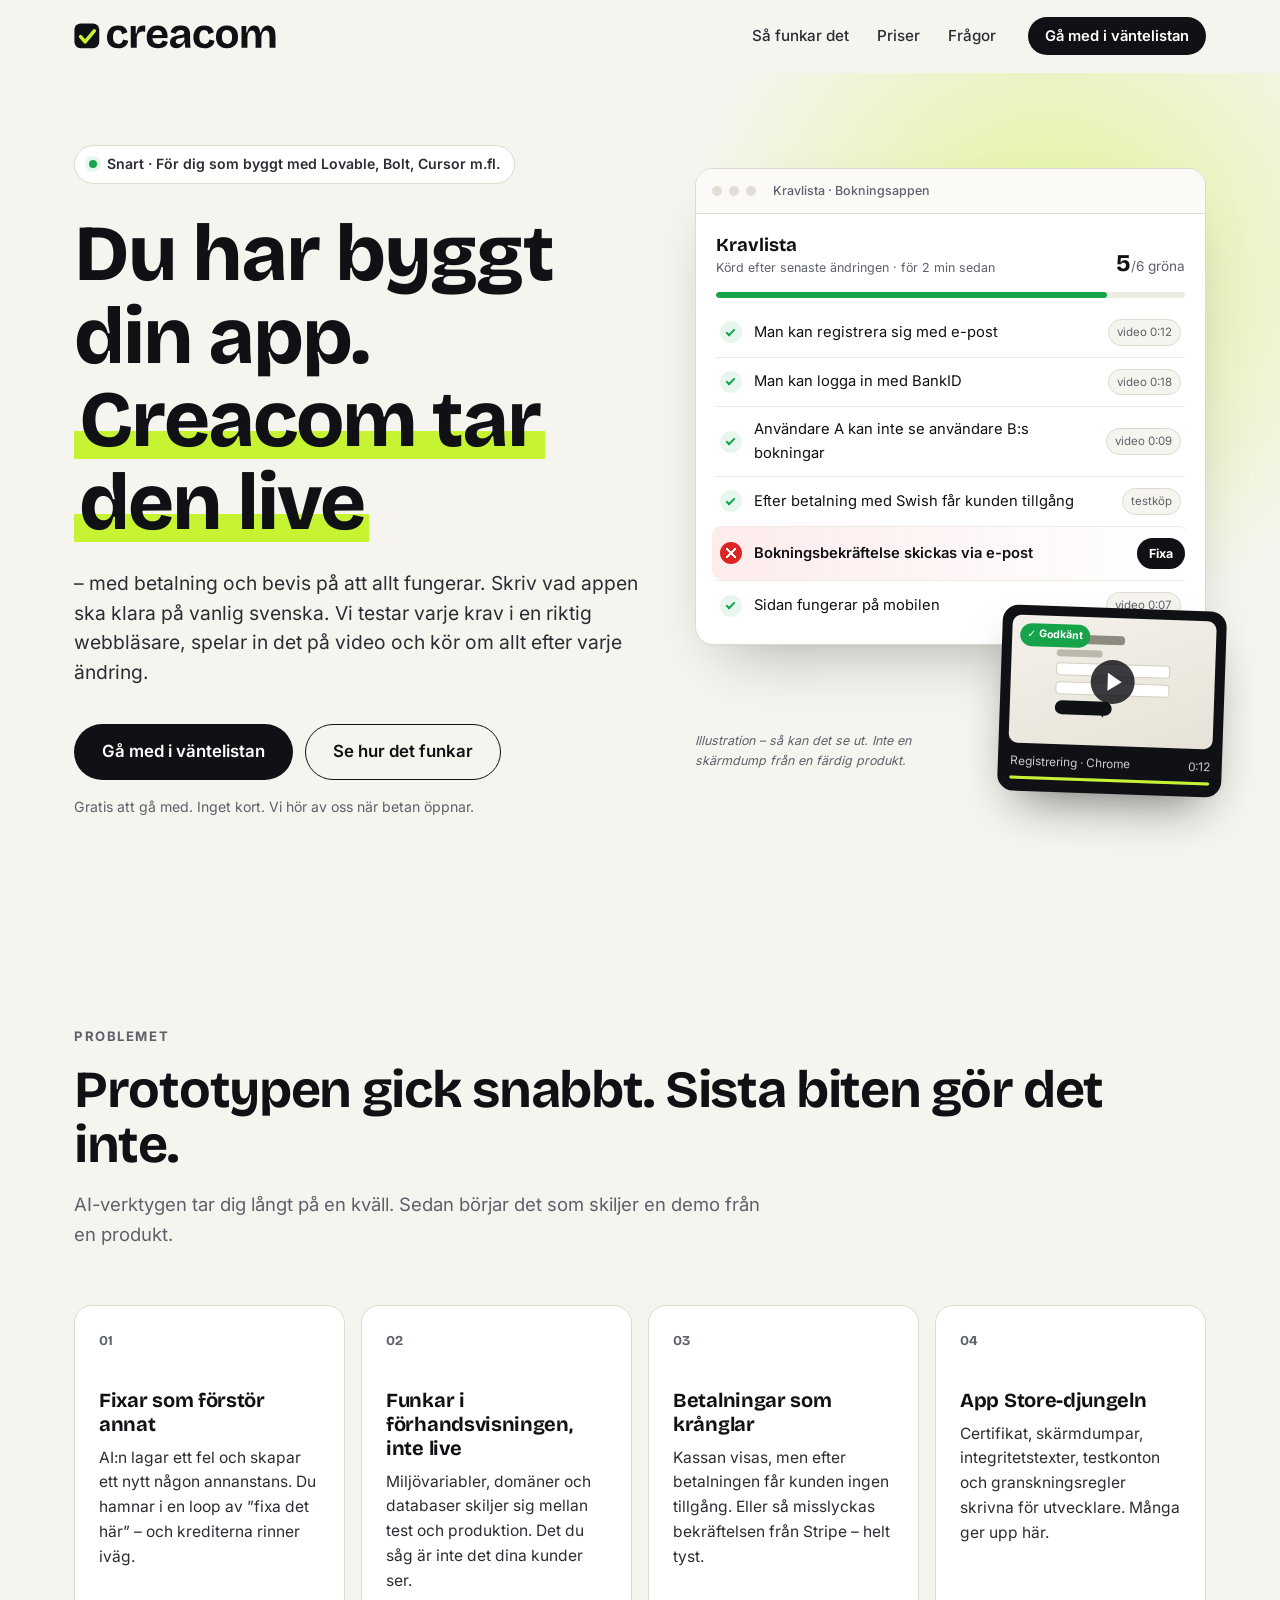
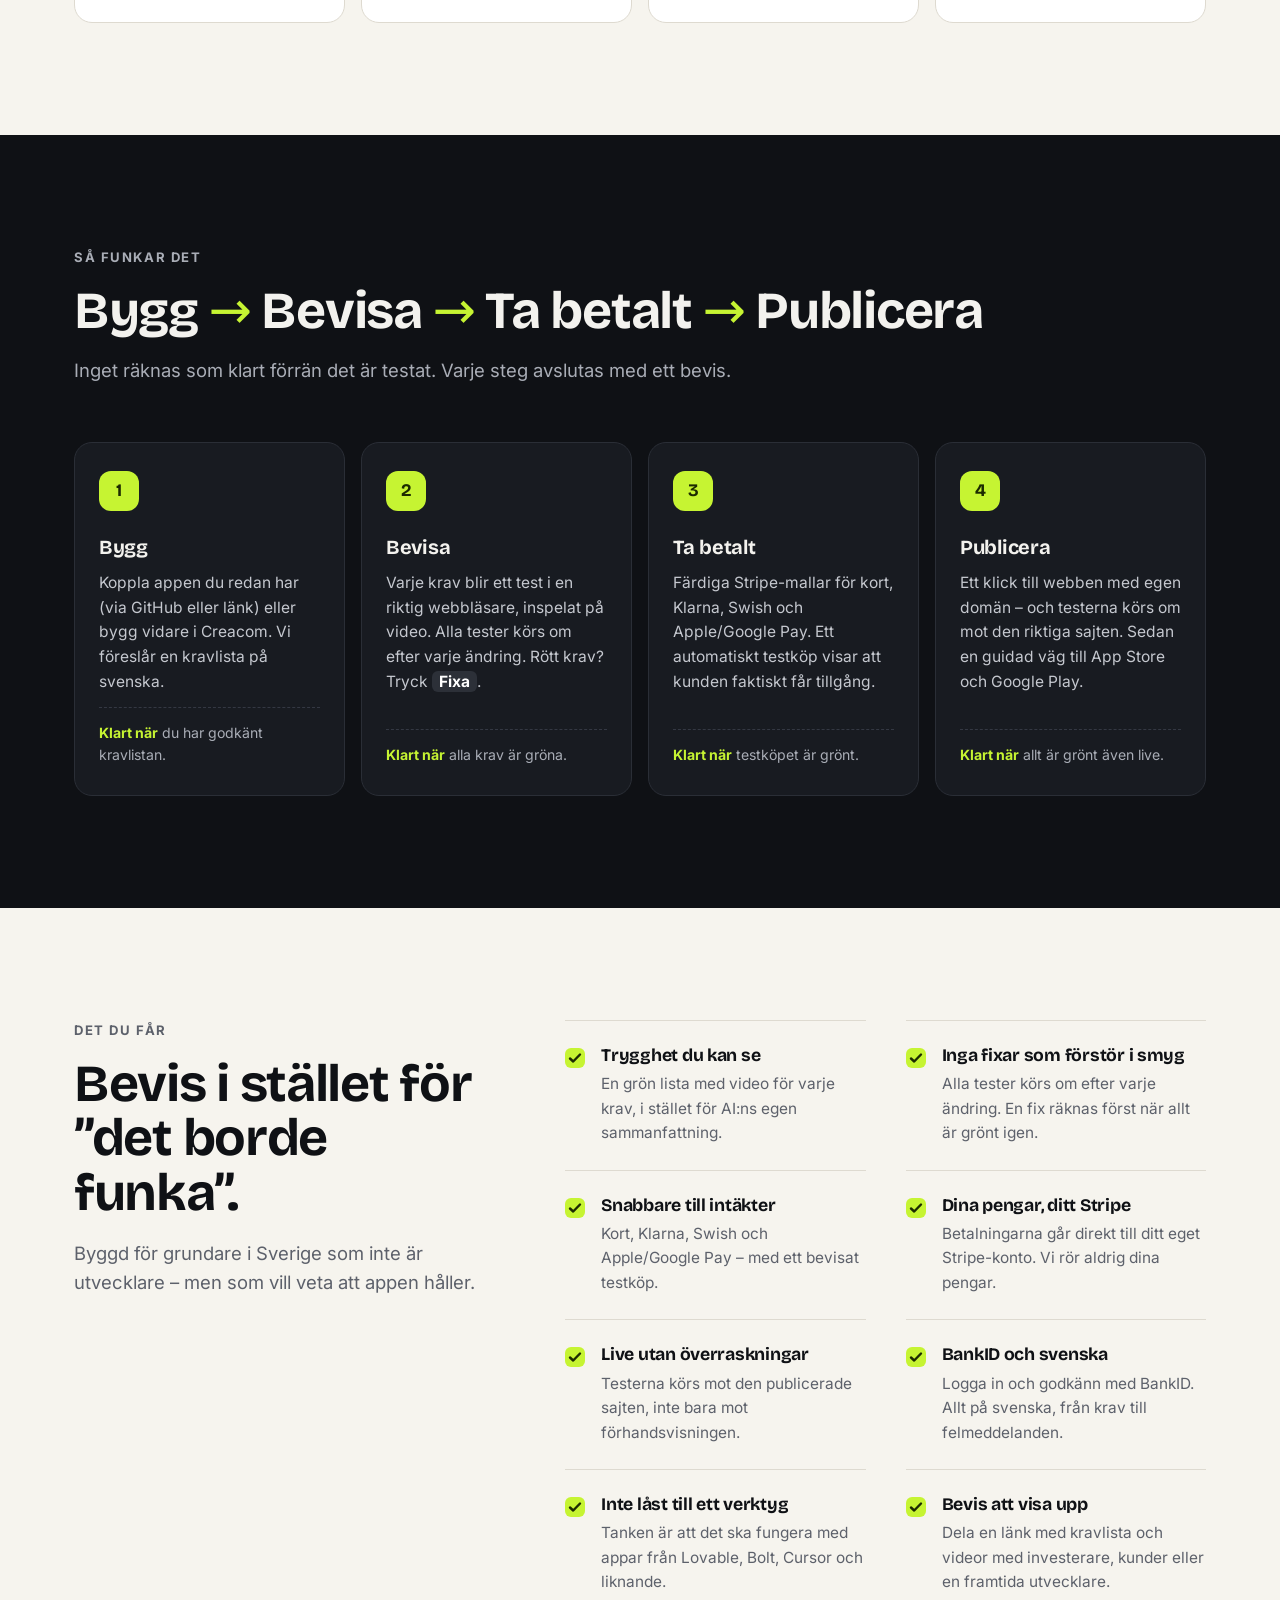
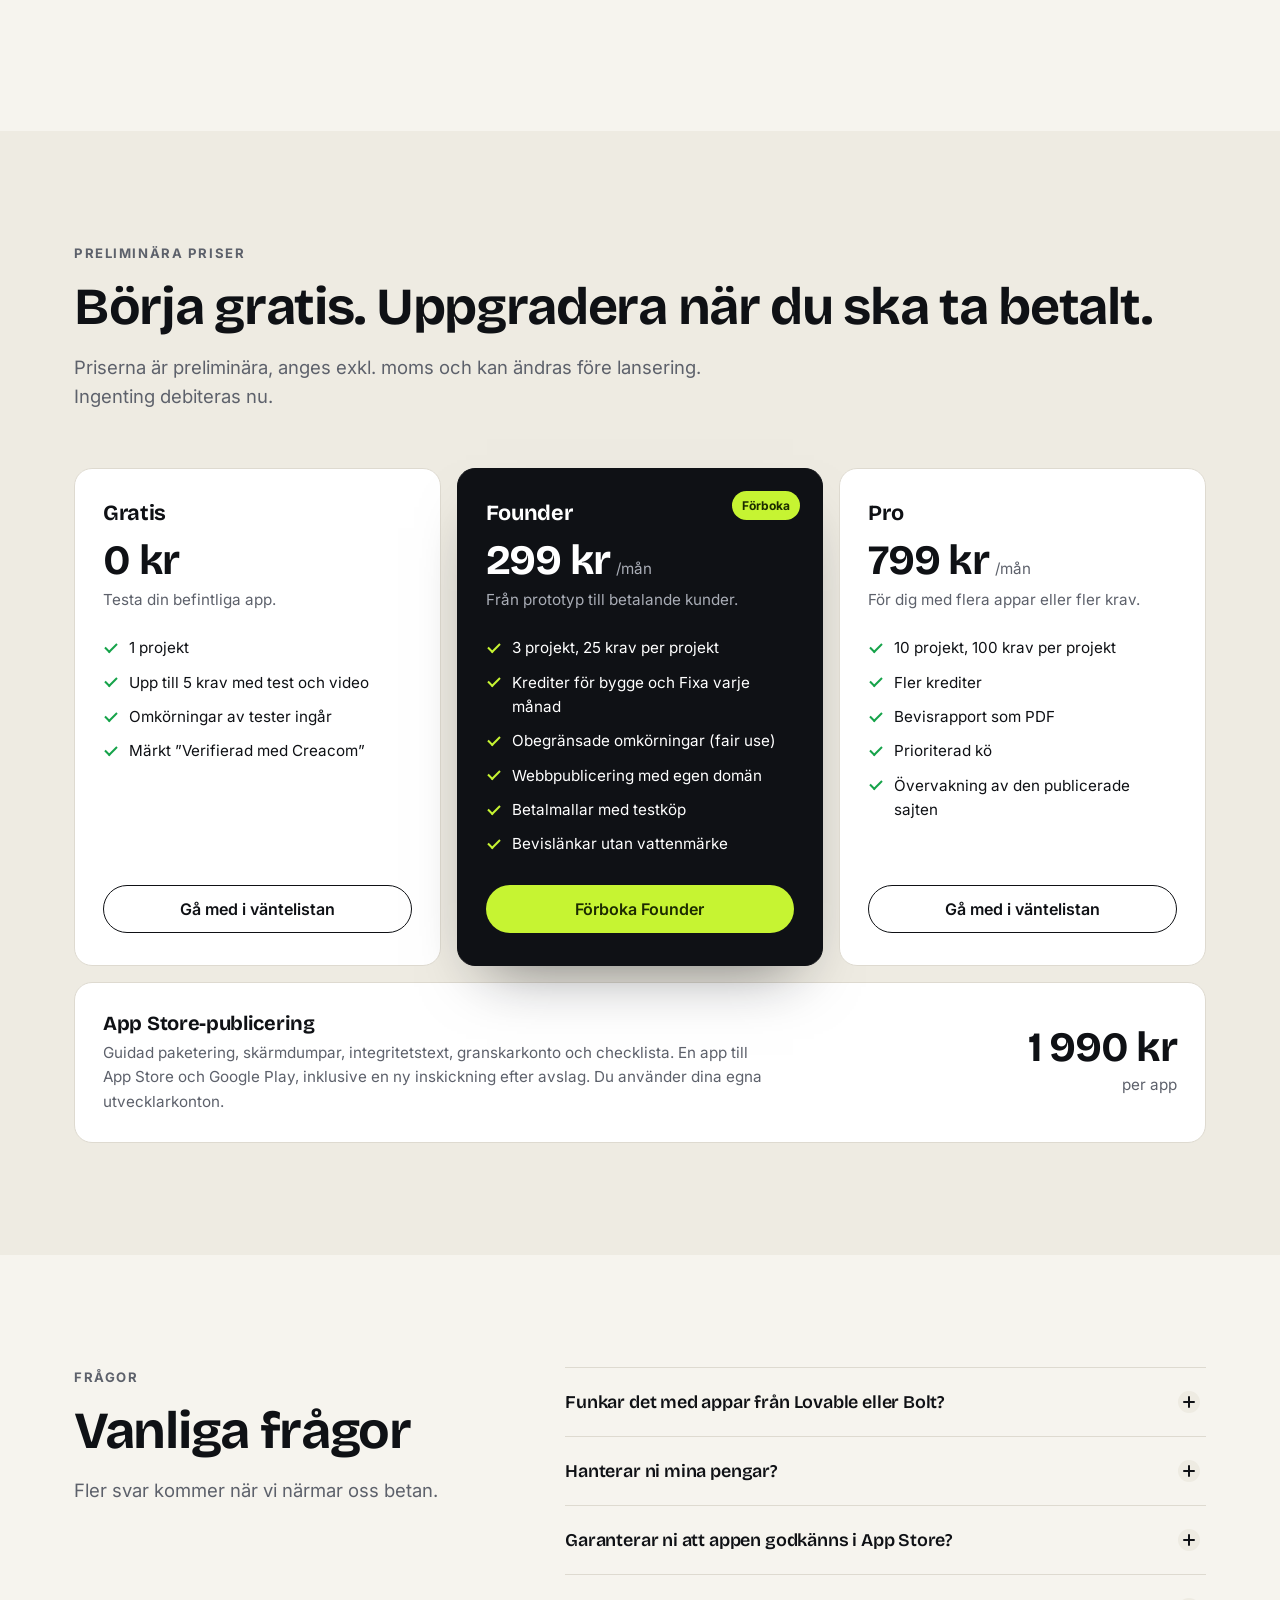
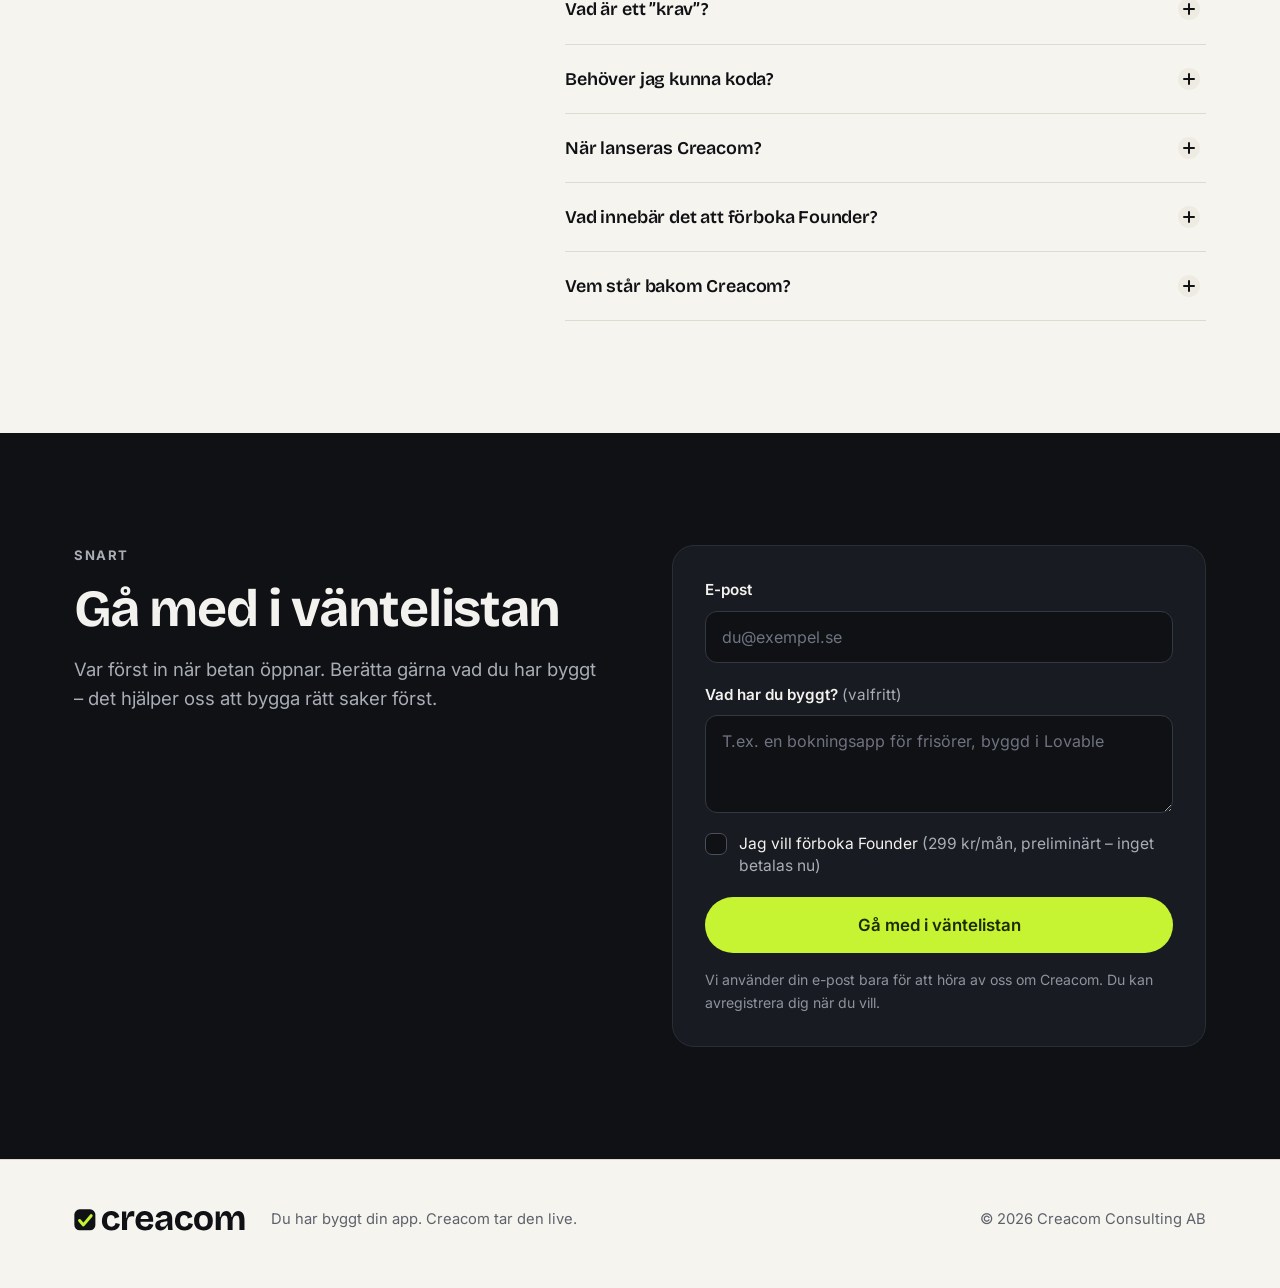
==== index.html @ ffac24f6 "Initial commit: Creacom static landing page Publish-ready site for GitHub Pages at pistpejl.github.i" ====
<!doctype html>
<html lang="sv">
<head>
<meta charset="utf-8">
<meta name="viewport" content="width=device-width, initial-scale=1">
<title>Creacom – ta din AI-byggda app live, med betalning och bevis</title>
<meta name="description" content="Du har byggt din app i Lovable, Bolt eller Cursor. Creacom tar den live – med betalning och bevis på att allt fungerar. Snart i Sverige. Gå med i väntelistan.">
<meta name="theme-color" content="#F6F4EE">
<link rel="icon" href="favicon.svg" type="image/svg+xml">
<link rel="icon" href="assets/favicon-32.png" sizes="32x32" type="image/png">
<link rel="apple-touch-icon" href="assets/apple-touch-icon.png">
<!-- Open Graph -->
<meta property="og:type" content="website">
<meta property="og:locale" content="sv_SE">
<meta property="og:site_name" content="Creacom">
<meta property="og:url" content="https://pistpejl.github.io/creacom/">
<meta property="og:title" content="Creacom – du har byggt din app. Vi tar den live.">
<meta property="og:description" content="Med betalning och bevis på att allt fungerar. Bygg → Bevisa → Ta betalt → Publicera. Snart – gå med i väntelistan.">
<meta property="og:image" content="https://pistpejl.github.io/creacom/assets/og.png">
<meta property="og:image:width" content="1200">
<meta property="og:image:height" content="630">
<meta property="og:image:alt" content="Creacom – Bygg, Bevisa, Ta betalt, Publicera">
<meta name="twitter:card" content="summary_large_image">
<meta name="twitter:title" content="Creacom – du har byggt din app. Vi tar den live.">
<meta name="twitter:description" content="Med betalning och bevis på att allt fungerar. Snart – gå med i väntelistan.">
<meta name="twitter:image" content="https://pistpejl.github.io/creacom/assets/og.png">
<link rel="preload" href="assets/fonts/bricolage-grotesque-latin-wght-normal.woff2" as="font" type="font/woff2" crossorigin>
<link rel="preload" href="assets/fonts/inter-latin-wght-normal.woff2" as="font" type="font/woff2" crossorigin>
<link rel="stylesheet" href="assets/styles.css">
<script src="assets/app.js" defer></script>
</head>
<body>
<a class="skip" href="#main">Hoppa till innehållet</a>

<header class="site-header">
  <div class="wrap header-inner">
    <a class="brand" href="#top" aria-label="Creacom – till början"><svg class="logo" xmlns="http://www.w3.org/2000/svg" viewBox="-10 -598 4936.0 628" aria-hidden="true" focusable="false"><rect x="0" y="-588" width="600" height="600" rx="150" fill="#0F1115"/><path d="M150 -270.0 L258.0 -144.0 L480.0 -408.0" fill="none" stroke="#C6F432" stroke-width="86" stroke-linecap="round" stroke-linejoin="round"/><path transform="translate(750 0)" fill="currentColor" d="M308.3330078125 13.6666259765625Q240.3330078125 13.6666259765625 189.49981689453125 -6.0001220703125Q138.6666259765625 -25.6668701171875 105.16680908203125 -61.583587646484375Q71.6669921875 -97.50030517578125 54.33380126953125 -147.000244140625Q37.0006103515625 -196.50018310546875 37.0006103515625 -255.9998779296875Q37.0006103515625 -318.3330078125 54.66717529296875 -369.83294677734375Q72.333740234375 -421.3328857421875 106.08358764648438 -459.4162292480469Q139.83343505859375 -497.49957275390625 189.49993896484375 -518.2496032714844Q239.16644287109375 -538.9996337890625 304.16632080078125 -538.9996337890625Q368.332763671875 -538.9996337890625 415.5826721191406 -518.1663208007812Q462.83258056640625 -497.3330078125 492.83251953125 -459.5830383300781Q522.8324584960938 -421.83306884765625 532.9990234375 -371.6663818359375L399.50091552734375 -328.00048828125Q396.6676025390625 -359.6669921875 383.4175720214844 -381.9171447753906Q370.16754150390625 -404.16729736328125 347.7506408691406 -415.4175109863281Q325.333740234375 -426.667724609375 296.9998779296875 -426.667724609375Q268.6661376953125 -426.667724609375 247.41586303710938 -415.4175720214844Q226.16558837890625 -404.16741943359375 211.83209228515625 -382.50054931640625Q197.49859619140625 -360.83367919921875 189.91519165039062 -330.4167785644531Q182.331787109375 -299.9998779296875 182.331787109375 -261.6663818359375Q182.331787109375 -207.666259765625 196.58187866210938 -170.24935913085938Q210.83197021484375 -132.83245849609375 239.41555786132812 -113.24893188476562Q267.9991455078125 -93.6654052734375 309.9996337890625 -93.6654052734375Q349.6663818359375 -93.6654052734375 373.49993896484375 -109.33203125Q397.33349609375 -124.9986572265625 409.0837097167969 -149.1654052734375Q420.83392333984375 -173.3321533203125 423.6673583984375 -199.6658935546875L549.332275390625 -171.83294677734375Q544.4988403320312 -133.332763671875 528.2487487792969 -99.1661376953125Q511.9986572265625 -64.99951171875 482.33203125 -39.66632080078125Q452.6654052734375 -14.3331298828125 409.9156188964844 -0.333251953125Q367.16583251953125 13.6666259765625 308.3330078125 13.6666259765625ZM611.1671752929688 0.0V-253.667724609375V-525.3330078125H730.9990234375L730.9986572265625 -345.9996337890625H750.1652221679688Q757.665283203125 -413.16595458984375 777.0819396972656 -455.0826721191406Q796.4985961914062 -496.9993896484375 831.831787109375 -517.2495422363281Q867.1649780273438 -537.4996948242188 919.1647338867188 -537.4996948242188Q927.8314819335938 -537.4996948242188 938.5815734863281 -536.7496643066406Q949.3316650390625 -535.9996337890625 963.1651000976562 -533.1661987304688L957.4984741210938 -380.16851806640625Q941.8318481445312 -387.66845703125 924.165283203125 -390.2518005371094Q906.4987182617188 -392.83514404296875 892.6654052734375 -392.83514404296875Q853.4987182617188 -392.83514404296875 825.0820617675781 -375.3348388671875Q796.6654052734375 -357.83453369140625 779.4986572265625 -323.83416748046875Q762.3319091796875 -289.83380126953125 755.4983520507812 -241.3336181640625V0.0ZM1268.9996337890625 13.6666259765625Q1204.1664428710938 13.6666259765625 1153.4999389648438 -4.083404541015625Q1102.8334350585938 -21.83343505859375 1067.500244140625 -56.0001220703125Q1032.1670532226562 -90.16680908203125 1014.00048828125 -139.75009155273438Q995.8339233398438 -189.3333740234375 995.8339233398438 -252.9998779296875Q995.8339233398438 -315.49981689453125 1013.7505187988281 -367.999755859375Q1031.6671142578125 -420.49969482421875 1065.1669921875 -458.8330078125Q1098.6668701171875 -497.16632080078125 1147.8333740234375 -518.0829772949219Q1196.9998779296875 -538.9996337890625 1258.6663818359375 -538.9996337890625Q1319.666015625 -538.9996337890625 1366.4991455078125 -519.3330688476562Q1413.332275390625 -499.66650390625 1444.2488708496094 -460.83331298828125Q1475.1654663085938 -422.0001220703125 1490.1654663085938 -365.500244140625Q1505.1654663085938 -309.0003662109375 1500.8322143554688 -235.333740234375L1089.665771484375 -232.333740234375V-310.83306884765625L1417.8333129882812 -313.83306884765625L1367.3341064453125 -274.16632080078125Q1373.8340454101562 -327.50006103515625 1359.9172668457031 -361.4170227050781Q1346.00048828125 -395.333984375 1319.2502746582031 -411.4175109863281Q1292.5000610351562 -427.50103759765625 1260.1663208007812 -427.50103759765625Q1222.3326416015625 -427.50103759765625 1193.9157409667969 -407.2508850097656Q1165.4988403320312 -387.000732421875 1149.4987182617188 -348.7504577636719Q1133.4985961914062 -310.50018310546875 1133.4985961914062 -255.49981689453125Q1133.4985961914062 -170.99951171875 1170.3320922851562 -131.08248901367188Q1207.1655883789062 -91.16546630859375 1268.4996948242188 -91.16546630859375Q1296.8331909179688 -91.16546630859375 1316.1666870117188 -98.66546630859375Q1335.5001831054688 -106.16546630859375 1348.2503356933594 -118.16552734375Q1361.00048828125 -130.16558837890625 1368.5839538574219 -145.16571044921875Q1376.1674194335938 -160.16583251953125 1380.66748046875 -175.16607666015625L1505.4989624023438 -147.999755859375Q1496.9989013671875 -111.16644287109375 1479.4155578613281 -81.58316040039062Q1461.8322143554688 -51.9998779296875 1432.832275390625 -30.416595458984375Q1403.8323364257812 -8.83331298828125 1363.6658325195312 2.416656494140625Q1323.4993286132812 13.6666259765625 1268.9996337890625 13.6666259765625ZM1709.1670532226562 13.6666259765625Q1665.5004272460938 13.6666259765625 1631.5004272460938 -3.5Q1597.5004272460938 -20.6666259765625 1578.333740234375 -53.99993896484375Q1559.1670532226562 -87.333251953125 1559.1670532226562 -135.6666259765625Q1559.1670532226562 -178.6663818359375 1575.5835876464844 -207.8330078125Q1592.0001220703125 -236.9996337890625 1624.2499694824219 -255.08303833007812Q1656.4998168945312 -273.16644287109375 1703.0830993652344 -285.16650390625Q1749.6663818359375 -297.16656494140625 1810.8331909179688 -305.9998779296875Q1841.666748046875 -310.9998779296875 1862.0835266113281 -315.66656494140625Q1882.5003051757812 -320.333251953125 1892.7503356933594 -330.6666259765625Q1903.0003662109375 -341.0 1903.0003662109375 -361.16680908203125Q1903.0003662109375 -389.16717529296875 1883.0834655761719 -409.2507629394531Q1863.1665649414062 -429.3343505859375 1819.1660766601562 -429.3343505859375Q1790.8327026367188 -429.3343505859375 1766.5824890136719 -419.3343505859375Q1742.332275390625 -409.3343505859375 1724.7487487792969 -389.16754150390625Q1707.1652221679688 -369.000732421875 1699.4985961914062 -338.3336181640625L1572.1670532226562 -376.83319091796875Q1583.6668701171875 -417.3330078125 1605.9167175292969 -447.7496032714844Q1628.1665649414062 -478.16619873046875 1660.0830993652344 -498.7495422363281Q1691.9996337890625 -519.3328857421875 1733.6661987304688 -529.166259765625Q1775.332763671875 -538.9996337890625 1822.8327026367188 -538.9996337890625Q1899.332275390625 -538.9996337890625 1947.9987182617188 -514.4164123535156Q1996.6651611328125 -489.83319091796875 2020.4150695800781 -438.33343505859375Q2044.1649780273438 -386.83367919921875 2044.1649780273438 -306.000732421875V-216.6663818359375Q2044.1649780273438 -181.83319091796875 2045.6649780273438 -145.33319091796875Q2047.1649780273438 -108.83319091796875 2049.748321533203 -72.24984741210938Q2052.3316650390625 -35.66650390625 2056.1649780273438 0.0H1928.666748046875Q1924.8334350585938 -25.16693115234375 1921.2501525878906 -57.583587646484375Q1917.6668701171875 -90.000244140625 1915.8335571289062 -123.6668701171875H1898.5004272460938Q1884.333740234375 -85.83355712890625 1858.1671142578125 -54.083526611328125Q1832.00048828125 -22.33349609375 1794.5838317871094 -4.33343505859375Q1757.1671752929688 13.6666259765625 1709.1670532226562 13.6666259765625ZM1770.6656494140625 -90.16546630859375Q1789.4990844726562 -90.16546630859375 1809.0825500488281 -96.8321533203125Q1828.666015625 -103.49884033203125 1847.0828552246094 -116.08230590820312Q1865.4996948242188 -128.665771484375 1880.9998779296875 -147.74935913085938Q1896.5000610351562 -166.83294677734375 1905.6669921875 -190.50006103515625L1904.0003662109375 -274.83404541015625L1927.5005493164062 -269.83404541015625Q1909.1672973632812 -256.83392333984375 1885.2505187988281 -249.50054931640625Q1861.333740234375 -242.16717529296875 1835.7501525878906 -238.00048828125Q1810.1665649414062 -233.83380126953125 1785.2496032714844 -229.00042724609375Q1760.3326416015625 -224.16705322265625 1740.5823669433594 -216.3336181640625Q1720.8320922851562 -208.50018310546875 1709.3319091796875 -194.74996948242188Q1697.8317260742188 -180.999755859375 1697.8317260742188 -156.9993896484375Q1697.8317260742188 -125.9990234375 1718.1652221679688 -108.08224487304688Q1738.4987182617188 -90.16546630859375 1770.6656494140625 -90.16546630859375ZM2394.3330078125 13.6666259765625Q2326.3330078125 13.6666259765625 2275.4998168945312 -6.0001220703125Q2224.6666259765625 -25.6668701171875 2191.1668090820312 -61.583587646484375Q2157.6669921875 -97.50030517578125 2140.3338012695312 -147.000244140625Q2123.0006103515625 -196.50018310546875 2123.0006103515625 -255.9998779296875Q2123.0006103515625 -318.3330078125 2140.6671752929688 -369.83294677734375Q2158.333740234375 -421.3328857421875 2192.0835876464844 -459.4162292480469Q2225.8334350585938 -497.49957275390625 2275.4999389648438 -518.2496032714844Q2325.1664428710938 -538.9996337890625 2390.1663208007812 -538.9996337890625Q2454.332763671875 -538.9996337890625 2501.5826721191406 -518.1663208007812Q2548.8325805664062 -497.3330078125 2578.83251953125 -459.5830383300781Q2608.8324584960938 -421.83306884765625 2618.9990234375 -371.6663818359375L2485.5009155273438 -328.00048828125Q2482.6676025390625 -359.6669921875 2469.4175720214844 -381.9171447753906Q2456.1675415039062 -404.16729736328125 2433.7506408691406 -415.4175109863281Q2411.333740234375 -426.667724609375 2382.9998779296875 -426.667724609375Q2354.6661376953125 -426.667724609375 2333.4158630371094 -415.4175720214844Q2312.1655883789062 -404.16741943359375 2297.8320922851562 -382.50054931640625Q2283.4985961914062 -360.83367919921875 2275.9151916503906 -330.4167785644531Q2268.331787109375 -299.9998779296875 2268.331787109375 -261.6663818359375Q2268.331787109375 -207.666259765625 2282.5818786621094 -170.24935913085938Q2296.8319702148438 -132.83245849609375 2325.415557861328 -113.24893188476562Q2353.9991455078125 -93.6654052734375 2395.9996337890625 -93.6654052734375Q2435.6663818359375 -93.6654052734375 2459.4999389648438 -109.33203125Q2483.33349609375 -124.9986572265625 2495.083709716797 -149.1654052734375Q2506.8339233398438 -173.3321533203125 2509.6673583984375 -199.6658935546875L2635.332275390625 -171.83294677734375Q2630.4988403320312 -133.332763671875 2614.248748779297 -99.1661376953125Q2597.9986572265625 -64.99951171875 2568.33203125 -39.66632080078125Q2538.6654052734375 -14.3331298828125 2495.9156188964844 -0.333251953125Q2453.1658325195312 13.6666259765625 2394.3330078125 13.6666259765625ZM2934.9998779296875 13.6666259765625Q2856.666748046875 13.6666259765625 2796.4169006347656 -17.666748046875Q2736.1670532226562 -49.0001220703125 2702.00048828125 -110.75009155273438Q2667.8339233398438 -172.50006103515625 2667.8339233398438 -263.9998779296875Q2667.8339233398438 -356.3331298828125 2702.417205810547 -417.33306884765625Q2737.00048828125 -478.3330078125 2797.5836486816406 -508.66632080078125Q2858.1668090820312 -538.9996337890625 2935.4998168945312 -538.9996337890625Q3013.1661987304688 -538.9996337890625 3073.8327026367188 -507.9162902832031Q3134.4992065429688 -476.83294677734375 3168.9991455078125 -415.4996337890625Q3203.4990844726562 -354.16632080078125 3203.4990844726562 -262.16644287109375Q3203.4990844726562 -168.6666259765625 3168.33251953125 -107.16668701171875Q3133.1659545898438 -45.666748046875 3072.1661376953125 -16.00006103515625Q3011.1663208007812 13.6666259765625 2934.9998779296875 13.6666259765625ZM2939.66650390625 -92.83209228515625Q2978.6668701171875 -92.83209228515625 3005.250518798828 -110.99896240234375Q3031.8341674804688 -129.16583251953125 3045.5010375976562 -165.49945068359375Q3059.1679077148438 -201.83306884765625 3059.1679077148438 -254.0Q3059.1679077148438 -309.000244140625 3044.5843811035156 -347.50048828125Q3030.0008544921875 -386.000732421875 3001.8338623046875 -406.7508850097656Q2973.6668701171875 -427.50103759765625 2930.9998779296875 -427.50103759765625Q2893.99951171875 -427.50103759765625 2866.9158630371094 -409.5841979980469Q2839.8322143554688 -391.6673583984375 2826.082000732422 -355.5837707519531Q2812.331787109375 -319.50018310546875 2812.331787109375 -265.9998779296875Q2812.331787109375 -180.99951171875 2846.16552734375 -136.91580200195312Q2879.999267578125 -92.83209228515625 2939.66650390625 -92.83209228515625ZM3286.1671752929688 0.0V-335.83270263671875V-525.3330078125H3401.8324584960938L3401.1654663085938 -368.16607666015625H3420.1653442382812Q3433.9986572265625 -425.49945068359375 3456.8319702148438 -463.49951171875Q3479.665283203125 -501.49957275390625 3512.4985961914062 -520.2496032714844Q3545.3319091796875 -538.9996337890625 3588.8318481445312 -538.9996337890625Q3635.665283203125 -538.9996337890625 3666.4986572265625 -518.3328247070312Q3697.33203125 -497.666015625 3714.7486267089844 -459.66595458984375Q3732.1652221679688 -421.6658935546875 3736.8317260742188 -368.83282470703125H3753.4983520507812Q3768.33154296875 -426.9993896484375 3793.414764404297 -464.9161071777344Q3818.4979858398438 -502.83282470703125 3854.1646118164062 -520.9162292480469Q3889.8312377929688 -538.9996337890625 3932.1646118164062 -538.9996337890625Q3975.8311157226562 -538.9996337890625 4008.4976806640625 -521.8330078125Q4041.1642456054688 -504.6663818359375 4063.247528076172 -470.99981689453125Q4085.330810546875 -437.333251953125 4096.164123535156 -387.166748046875Q4106.9974365234375 -337.000244140625 4106.9974365234375 -271.00048828125V0.0H3962.666259765625V-253.16741943359375Q3962.666259765625 -307.6676025390625 3953.5828552246094 -343.667724609375Q3944.4994506835938 -379.6678466796875 3925.5826721191406 -397.66790771484375Q3906.6658935546875 -415.66796875 3877.665771484375 -415.66796875Q3844.1655883789062 -415.66796875 3819.9987182617188 -393.5845031738281Q3795.8318481445312 -371.50103759765625 3782.1649780273438 -332.00079345703125Q3768.4981079101562 -292.50054931640625 3767.1646118164062 -242.83355712890625V0.0H3626.1666870117188V-248.50054931640625Q3626.1666870117188 -305.3341064453125 3616.3333129882812 -341.83428955078125Q3606.4999389648438 -378.33447265625 3587.16650390625 -397.001220703125Q3567.8330688476562 -415.66796875 3538.4995727539062 -415.66796875Q3504.4993286132812 -415.66796875 3480.665771484375 -393.16778564453125Q3456.8322143554688 -370.6676025390625 3443.9153747558594 -330.833984375Q3430.99853515625 -291.0003662109375 3429.6650390625 -241.83343505859375V0.0Z"/></svg></a>
    <nav class="nav" aria-label="Huvudmeny">
      <a href="#flode">Så funkar det</a>
      <a href="#priser">Priser</a>
      <a href="#fragor">Frågor</a>
    </nav>
    <a class="btn btn-sm btn-ink" href="#vantelista">Gå med i väntelistan</a>
  </div>
</header>

<main id="main">
<!-- HERO -->
<section class="hero" id="top">
  <div class="wrap hero-grid">
    <div class="hero-copy">
      <p class="eyebrow"><span class="dot" aria-hidden="true"></span> Snart · För dig som byggt med Lovable, Bolt, Cursor m.fl.</p>
      <h1>Du har byggt din app. <span class="hl">Creacom tar den live</span></h1>
      <p class="lede">– med betalning och bevis på att allt fungerar. Skriv vad appen ska klara på vanlig svenska. Vi testar varje krav i en riktig webbläsare, spelar in det på video och kör om allt efter varje ändring.</p>
      <div class="cta-row">
        <a class="btn btn-ink btn-lg" href="#vantelista">Gå med i väntelistan</a>
        <a class="btn btn-ghost btn-lg" href="#flode">Se hur det funkar</a>
      </div>
      <p class="fine">Gratis att gå med. Inget kort. Vi hör av oss när betan öppnar.</p>
    </div>

    <figure class="mock" aria-labelledby="mock-cap">
      <div class="mock-window">
        <div class="mock-bar" aria-hidden="true"><i></i><i></i><i></i><span>Kravlista · Bokningsappen</span></div>
        <div class="mock-body">
          <div class="mock-head">
            <div>
              <p class="mock-title">Kravlista</p>
              <p class="mock-sub">Körd efter senaste ändringen · för 2 min sedan</p>
            </div>
            <div class="mock-score"><strong>5</strong>/6 gröna</div>
          </div>
          <div class="mock-progress" aria-hidden="true"><span style="width:83.3%"></span></div>
          <ul class="reqs">
            <li class="ok"><span class="ic" aria-hidden="true"></span><span class="rt">Man kan registrera sig med e-post</span><span class="tag">video 0:12</span><span class="sr-only">(godkänt)</span></li>
            <li class="ok"><span class="ic" aria-hidden="true"></span><span class="rt">Man kan logga in med BankID</span><span class="tag">video 0:18</span><span class="sr-only">(godkänt)</span></li>
            <li class="ok"><span class="ic" aria-hidden="true"></span><span class="rt">Användare A kan inte se användare B:s bokningar</span><span class="tag">video 0:09</span><span class="sr-only">(godkänt)</span></li>
            <li class="ok"><span class="ic" aria-hidden="true"></span><span class="rt">Efter betalning med Swish får kunden tillgång</span><span class="tag">testköp</span><span class="sr-only">(godkänt)</span></li>
            <li class="bad"><span class="ic" aria-hidden="true"></span><span class="rt">Bokningsbekräftelse skickas via e-post</span><span class="fix" aria-hidden="true">Fixa</span><span class="sr-only">(underkänt, med Fixa-knapp)</span></li>
            <li class="ok"><span class="ic" aria-hidden="true"></span><span class="rt">Sidan fungerar på mobilen</span><span class="tag">video 0:07</span><span class="sr-only">(godkänt)</span></li>
          </ul>
        </div>
      </div>
      <div class="mock-video" aria-hidden="true">
        <div class="mv-screen">
          <div class="mv-site">
            <span class="mv-l w60"></span><span class="mv-l w40"></span>
            <span class="mv-input"></span><span class="mv-input"></span>
            <span class="mv-btn"></span>
          </div>
          <span class="mv-cursor"></span>
          <span class="mv-play"></span>
          <span class="mv-badge">✓ Godkänt</span>
        </div>
        <div class="mv-meta"><span>Registrering · Chrome</span><span>0:12</span></div>
        <div class="mv-track"><span></span></div>
      </div>
      <figcaption id="mock-cap" class="mock-cap">Illustration – så kan det se ut. Inte en skärmdump från en färdig produkt.</figcaption>
    </figure>
  </div>
</section>

<!-- PROBLEM -->
<section class="section" id="problem" aria-labelledby="problem-h">
  <div class="wrap">
    <p class="kicker">Problemet</p>
    <h2 id="problem-h">Prototypen gick snabbt. Sista biten gör det inte.</h2>
    <p class="section-lede">AI-verktygen tar dig långt på en kväll. Sedan börjar det som skiljer en demo från en produkt.</p>
    <div class="cards4">
      <article class="card">
        <span class="num">01</span>
        <h3>Fixar som förstör annat</h3>
        <p>AI:n lagar ett fel och skapar ett nytt någon annanstans. Du hamnar i en loop av ”fixa det här” – och krediterna rinner iväg.</p>
      </article>
      <article class="card">
        <span class="num">02</span>
        <h3>Funkar i förhandsvisningen, inte live</h3>
        <p>Miljövariabler, domäner och databaser skiljer sig mellan test och produktion. Det du såg är inte det dina kunder ser.</p>
      </article>
      <article class="card">
        <span class="num">03</span>
        <h3>Betalningar som krånglar</h3>
        <p>Kassan visas, men efter betalningen får kunden ingen tillgång. Eller så misslyckas bekräftelsen från Stripe – helt tyst.</p>
      </article>
      <article class="card">
        <span class="num">04</span>
        <h3>App Store-djungeln</h3>
        <p>Certifikat, skärmdumpar, integritetstexter, testkonton och granskningsregler skrivna för utvecklare. Många ger upp här.</p>
      </article>
    </div>
  </div>
</section>

<!-- FLOW -->
<section class="section section-ink" id="flode" aria-labelledby="flode-h">
  <div class="wrap">
    <p class="kicker">Så funkar det</p>
    <h2 id="flode-h">Bygg <span class="arr">→</span> Bevisa <span class="arr">→</span> Ta betalt <span class="arr">→</span> Publicera</h2>
    <p class="section-lede">Inget räknas som klart förrän det är testat. Varje steg avslutas med ett bevis.</p>
    <ol class="steps">
      <li class="step">
        <span class="step-n">1</span>
        <h3>Bygg</h3>
        <p>Koppla appen du redan har (via GitHub eller länk) eller bygg vidare i Creacom. Vi föreslår en kravlista på svenska.</p>
        <p class="done"><b>Klart när</b> du har godkänt kravlistan.</p>
      </li>
      <li class="step">
        <span class="step-n">2</span>
        <h3>Bevisa</h3>
        <p>Varje krav blir ett test i en riktig webbläsare, inspelat på video. Alla tester körs om efter varje ändring. Rött krav? Tryck <em>Fixa</em>.</p>
        <p class="done"><b>Klart när</b> alla krav är gröna.</p>
      </li>
      <li class="step">
        <span class="step-n">3</span>
        <h3>Ta betalt</h3>
        <p>Färdiga Stripe-mallar för kort, Klarna, Swish och Apple/Google Pay. Ett automatiskt testköp visar att kunden faktiskt får tillgång.</p>
        <p class="done"><b>Klart när</b> testköpet är grönt.</p>
      </li>
      <li class="step">
        <span class="step-n">4</span>
        <h3>Publicera</h3>
        <p>Ett klick till webben med egen domän – och testerna körs om mot den riktiga sajten. Sedan en guidad väg till App Store och Google Play.</p>
        <p class="done"><b>Klart när</b> allt är grönt även live.</p>
      </li>
    </ol>
  </div>
</section>

<!-- VALUE -->
<section class="section" id="varde" aria-labelledby="varde-h">
  <div class="wrap value-grid">
    <div>
      <p class="kicker">Det du får</p>
      <h2 id="varde-h">Bevis i stället för ”det borde funka”.</h2>
      <p class="section-lede">Byggd för grundare i Sverige som inte är utvecklare – men som vill veta att appen håller.</p>
    </div>
    <ul class="values">
      <li><h3>Trygghet du kan se</h3><p>En grön lista med video för varje krav, i stället för AI:ns egen sammanfattning.</p></li>
      <li><h3>Inga fixar som förstör i smyg</h3><p>Alla tester körs om efter varje ändring. En fix räknas först när allt är grönt igen.</p></li>
      <li><h3>Snabbare till intäkter</h3><p>Kort, Klarna, Swish och Apple/Google Pay – med ett bevisat testköp.</p></li>
      <li><h3>Dina pengar, ditt Stripe</h3><p>Betalningarna går direkt till ditt eget Stripe-konto. Vi rör aldrig dina pengar.</p></li>
      <li><h3>Live utan överraskningar</h3><p>Testerna körs mot den publicerade sajten, inte bara mot förhandsvisningen.</p></li>
      <li><h3>BankID och svenska</h3><p>Logga in och godkänn med BankID. Allt på svenska, från krav till felmeddelanden.</p></li>
      <li><h3>Inte låst till ett verktyg</h3><p>Tanken är att det ska fungera med appar från Lovable, Bolt, Cursor och liknande.</p></li>
      <li><h3>Bevis att visa upp</h3><p>Dela en länk med kravlista och videor med investerare, kunder eller en framtida utvecklare.</p></li>
    </ul>
  </div>
</section>

<!-- PRICING -->
<section class="section section-soft" id="priser" aria-labelledby="priser-h">
  <div class="wrap">
    <p class="kicker">Preliminära priser</p>
    <h2 id="priser-h">Börja gratis. Uppgradera när du ska ta betalt.</h2>
    <p class="section-lede">Priserna är preliminära, anges exkl. moms och kan ändras före lansering. Ingenting debiteras nu.</p>
    <div class="plans">
      <article class="plan">
        <h3>Gratis</h3>
        <p class="price"><strong>0 kr</strong></p>
        <p class="plan-desc">Testa din befintliga app.</p>
        <ul>
          <li>1 projekt</li>
          <li>Upp till 5 krav med test och video</li>
          <li>Omkörningar av tester ingår</li>
          <li>Märkt ”Verifierad med Creacom”</li>
        </ul>
        <a class="btn btn-ghost" href="#vantelista">Gå med i väntelistan</a>
      </article>
      <article class="plan plan-featured" aria-describedby="feat-badge">
        <span class="badge" id="feat-badge">Förboka</span>
        <h3>Founder</h3>
        <p class="price"><strong>299 kr</strong><span>/mån</span></p>
        <p class="plan-desc">Från prototyp till betalande kunder.</p>
        <ul>
          <li>3 projekt, 25 krav per projekt</li>
          <li>Krediter för bygge och Fixa varje månad</li>
          <li>Obegränsade omkörningar (fair use)</li>
          <li>Webbpublicering med egen domän</li>
          <li>Betalmallar med testköp</li>
          <li>Bevislänkar utan vattenmärke</li>
        </ul>
        <a class="btn btn-lime" href="#vantelista" data-prebook>Förboka Founder</a>
      </article>
      <article class="plan">
        <h3>Pro</h3>
        <p class="price"><strong>799 kr</strong><span>/mån</span></p>
        <p class="plan-desc">För dig med flera appar eller fler krav.</p>
        <ul>
          <li>10 projekt, 100 krav per projekt</li>
          <li>Fler krediter</li>
          <li>Bevisrapport som PDF</li>
          <li>Prioriterad kö</li>
          <li>Övervakning av den publicerade sajten</li>
        </ul>
        <a class="btn btn-ghost" href="#vantelista">Gå med i väntelistan</a>
      </article>
    </div>
    <div class="addon">
      <div>
        <h3>App Store-publicering</h3>
        <p>Guidad paketering, skärmdumpar, integritetstext, granskarkonto och checklista. En app till App Store och Google Play, inklusive en ny inskickning efter avslag. Du använder dina egna utvecklarkonton.</p>
      </div>
      <p class="price"><strong>1&nbsp;990 kr</strong><span>per app</span></p>
    </div>
  </div>
</section>

<!-- FAQ -->
<section class="section" id="fragor" aria-labelledby="fragor-h">
  <div class="wrap faq-grid">
    <div>
      <p class="kicker">Frågor</p>
      <h2 id="fragor-h">Vanliga frågor</h2>
      <p class="section-lede">Fler svar kommer när vi närmar oss betan.</p>
    </div>
    <div class="faq">
      <details>
        <summary>Funkar det med appar från Lovable eller Bolt?</summary>
        <p>Det är precis den sortens appar vi bygger för. Du kopplar appen du redan har, via GitHub eller en länk, och fortsätter därifrån. Du behöver inte bygga om något i Creacom. Webbappar som går att testa i en webbläsare passar bäst till en början.</p>
      </details>
      <details>
        <summary>Hanterar ni mina pengar?</summary>
        <p>Nej. Betalningarna går direkt till ditt eget Stripe-konto. Creacom hjälper dig att koppla in kassan och bevisar med ett testköp att den fungerar – men pengarna passerar aldrig oss.</p>
      </details>
      <details>
        <summary>Garanterar ni att appen godkänns i App Store?</summary>
        <p>Nej. Det är Apple och Google som granskar och beslutar. Vi guidar dig genom kraven, hjälper till med skärmdumpar, integritetstext och testkonto för granskarna, och en ny inskickning efter avslag ingår i priset.</p>
      </details>
      <details>
        <summary>Vad är ett ”krav”?</summary>
        <p>En mening på vanlig svenska om vad appen ska klara, till exempel ”Man kan registrera sig med e-post” eller ”Efter betalning får kunden tillgång”. Varje krav blir ett test som körs i en riktig webbläsare och spelas in på video. Kravlistan är din – AI:n får föreslå men aldrig ändra ett godkänt krav i smyg.</p>
      </details>
      <details>
        <summary>Behöver jag kunna koda?</summary>
        <p>Nej. Creacom är gjort för grundare utan teknisk bakgrund. Du skriver krav, läser resultat och trycker på knappar – resten sköter vi.</p>
      </details>
      <details>
        <summary>När lanseras Creacom?</summary>
        <p>Vi bygger just nu och har inget lanseringsdatum ännu. Går du med i väntelistan får du veta först när betan öppnar.</p>
      </details>
      <details>
        <summary>Vad innebär det att förboka Founder?</summary>
        <p>Att du visar intresse för Founder-planen. Inget betalas och inget är bindande – vi hör av oss med ett erbjudande innan lansering.</p>
      </details>
      <details>
        <summary>Vem står bakom Creacom?</summary>
        <p>Creacom drivs av Creacom Consulting AB.</p>
      </details>
    </div>
  </div>
</section>

<!-- WAITLIST -->
<section class="section section-ink waitlist" id="vantelista" aria-labelledby="vantelista-h">
  <div class="wrap wl-grid">
    <div>
      <p class="kicker">Snart</p>
      <h2 id="vantelista-h">Gå med i väntelistan</h2>
      <p class="section-lede">Var först in när betan öppnar. Berätta gärna vad du har byggt – det hjälper oss att bygga rätt saker först.</p>
    </div>
    <form class="wl-form" id="waitlist-form" novalidate>
      <div class="field">
        <label for="email">E-post</label>
        <input id="email" name="email" type="email" autocomplete="email" inputmode="email" required placeholder="du@exempel.se" aria-describedby="email-err">
        <p class="err" id="email-err" hidden>Skriv en giltig e-postadress.</p>
      </div>
      <div class="field">
        <label for="built">Vad har du byggt? <span class="opt">(valfritt)</span></label>
        <textarea id="built" name="built" rows="3" maxlength="1000" placeholder="T.ex. en bokningsapp för frisörer, byggd i Lovable"></textarea>
      </div>
      <label class="check">
        <input type="checkbox" id="prebook" name="prebook_founder" value="ja">
        <span class="box" aria-hidden="true"></span>
        <span>Jag vill förboka Founder <span class="opt">(299 kr/mån, preliminärt – inget betalas nu)</span></span>
      </label>
      <input type="text" name="_gotcha" class="hp" tabindex="-1" autocomplete="off" aria-hidden="true">
      <button class="btn btn-lime btn-lg" type="submit">Gå med i väntelistan</button>
      <p class="fine">Vi använder din e-post bara för att höra av oss om Creacom. Du kan avregistrera dig när du vill.</p>
      <div class="status" id="form-status" role="status" aria-live="polite" tabindex="-1"></div>
    </form>
  </div>
</section>
</main>

<footer class="site-footer">
  <div class="wrap footer-inner">
    <a class="brand" href="#top" aria-label="Creacom – till början"><svg class="logo" xmlns="http://www.w3.org/2000/svg" viewBox="-10 -598 4936.0 628" aria-hidden="true" focusable="false"><rect x="0" y="-588" width="600" height="600" rx="150" fill="#0F1115"/><path d="M150 -270.0 L258.0 -144.0 L480.0 -408.0" fill="none" stroke="#C6F432" stroke-width="86" stroke-linecap="round" stroke-linejoin="round"/><path transform="translate(750 0)" fill="currentColor" d="M308.3330078125 13.6666259765625Q240.3330078125 13.6666259765625 189.49981689453125 -6.0001220703125Q138.6666259765625 -25.6668701171875 105.16680908203125 -61.583587646484375Q71.6669921875 -97.50030517578125 54.33380126953125 -147.000244140625Q37.0006103515625 -196.50018310546875 37.0006103515625 -255.9998779296875Q37.0006103515625 -318.3330078125 54.66717529296875 -369.83294677734375Q72.333740234375 -421.3328857421875 106.08358764648438 -459.4162292480469Q139.83343505859375 -497.49957275390625 189.49993896484375 -518.2496032714844Q239.16644287109375 -538.9996337890625 304.16632080078125 -538.9996337890625Q368.332763671875 -538.9996337890625 415.5826721191406 -518.1663208007812Q462.83258056640625 -497.3330078125 492.83251953125 -459.5830383300781Q522.8324584960938 -421.83306884765625 532.9990234375 -371.6663818359375L399.50091552734375 -328.00048828125Q396.6676025390625 -359.6669921875 383.4175720214844 -381.9171447753906Q370.16754150390625 -404.16729736328125 347.7506408691406 -415.4175109863281Q325.333740234375 -426.667724609375 296.9998779296875 -426.667724609375Q268.6661376953125 -426.667724609375 247.41586303710938 -415.4175720214844Q226.16558837890625 -404.16741943359375 211.83209228515625 -382.50054931640625Q197.49859619140625 -360.83367919921875 189.91519165039062 -330.4167785644531Q182.331787109375 -299.9998779296875 182.331787109375 -261.6663818359375Q182.331787109375 -207.666259765625 196.58187866210938 -170.24935913085938Q210.83197021484375 -132.83245849609375 239.41555786132812 -113.24893188476562Q267.9991455078125 -93.6654052734375 309.9996337890625 -93.6654052734375Q349.6663818359375 -93.6654052734375 373.49993896484375 -109.33203125Q397.33349609375 -124.9986572265625 409.0837097167969 -149.1654052734375Q420.83392333984375 -173.3321533203125 423.6673583984375 -199.6658935546875L549.332275390625 -171.83294677734375Q544.4988403320312 -133.332763671875 528.2487487792969 -99.1661376953125Q511.9986572265625 -64.99951171875 482.33203125 -39.66632080078125Q452.6654052734375 -14.3331298828125 409.9156188964844 -0.333251953125Q367.16583251953125 13.6666259765625 308.3330078125 13.6666259765625ZM611.1671752929688 0.0V-253.667724609375V-525.3330078125H730.9990234375L730.9986572265625 -345.9996337890625H750.1652221679688Q757.665283203125 -413.16595458984375 777.0819396972656 -455.0826721191406Q796.4985961914062 -496.9993896484375 831.831787109375 -517.2495422363281Q867.1649780273438 -537.4996948242188 919.1647338867188 -537.4996948242188Q927.8314819335938 -537.4996948242188 938.5815734863281 -536.7496643066406Q949.3316650390625 -535.9996337890625 963.1651000976562 -533.1661987304688L957.4984741210938 -380.16851806640625Q941.8318481445312 -387.66845703125 924.165283203125 -390.2518005371094Q906.4987182617188 -392.83514404296875 892.6654052734375 -392.83514404296875Q853.4987182617188 -392.83514404296875 825.0820617675781 -375.3348388671875Q796.6654052734375 -357.83453369140625 779.4986572265625 -323.83416748046875Q762.3319091796875 -289.83380126953125 755.4983520507812 -241.3336181640625V0.0ZM1268.9996337890625 13.6666259765625Q1204.1664428710938 13.6666259765625 1153.4999389648438 -4.083404541015625Q1102.8334350585938 -21.83343505859375 1067.500244140625 -56.0001220703125Q1032.1670532226562 -90.16680908203125 1014.00048828125 -139.75009155273438Q995.8339233398438 -189.3333740234375 995.8339233398438 -252.9998779296875Q995.8339233398438 -315.49981689453125 1013.7505187988281 -367.999755859375Q1031.6671142578125 -420.49969482421875 1065.1669921875 -458.8330078125Q1098.6668701171875 -497.16632080078125 1147.8333740234375 -518.0829772949219Q1196.9998779296875 -538.9996337890625 1258.6663818359375 -538.9996337890625Q1319.666015625 -538.9996337890625 1366.4991455078125 -519.3330688476562Q1413.332275390625 -499.66650390625 1444.2488708496094 -460.83331298828125Q1475.1654663085938 -422.0001220703125 1490.1654663085938 -365.500244140625Q1505.1654663085938 -309.0003662109375 1500.8322143554688 -235.333740234375L1089.665771484375 -232.333740234375V-310.83306884765625L1417.8333129882812 -313.83306884765625L1367.3341064453125 -274.16632080078125Q1373.8340454101562 -327.50006103515625 1359.9172668457031 -361.4170227050781Q1346.00048828125 -395.333984375 1319.2502746582031 -411.4175109863281Q1292.5000610351562 -427.50103759765625 1260.1663208007812 -427.50103759765625Q1222.3326416015625 -427.50103759765625 1193.9157409667969 -407.2508850097656Q1165.4988403320312 -387.000732421875 1149.4987182617188 -348.7504577636719Q1133.4985961914062 -310.50018310546875 1133.4985961914062 -255.49981689453125Q1133.4985961914062 -170.99951171875 1170.3320922851562 -131.08248901367188Q1207.1655883789062 -91.16546630859375 1268.4996948242188 -91.16546630859375Q1296.8331909179688 -91.16546630859375 1316.1666870117188 -98.66546630859375Q1335.5001831054688 -106.16546630859375 1348.2503356933594 -118.16552734375Q1361.00048828125 -130.16558837890625 1368.5839538574219 -145.16571044921875Q1376.1674194335938 -160.16583251953125 1380.66748046875 -175.16607666015625L1505.4989624023438 -147.999755859375Q1496.9989013671875 -111.16644287109375 1479.4155578613281 -81.58316040039062Q1461.8322143554688 -51.9998779296875 1432.832275390625 -30.416595458984375Q1403.8323364257812 -8.83331298828125 1363.6658325195312 2.416656494140625Q1323.4993286132812 13.6666259765625 1268.9996337890625 13.6666259765625ZM1709.1670532226562 13.6666259765625Q1665.5004272460938 13.6666259765625 1631.5004272460938 -3.5Q1597.5004272460938 -20.6666259765625 1578.333740234375 -53.99993896484375Q1559.1670532226562 -87.333251953125 1559.1670532226562 -135.6666259765625Q1559.1670532226562 -178.6663818359375 1575.5835876464844 -207.8330078125Q1592.0001220703125 -236.9996337890625 1624.2499694824219 -255.08303833007812Q1656.4998168945312 -273.16644287109375 1703.0830993652344 -285.16650390625Q1749.6663818359375 -297.16656494140625 1810.8331909179688 -305.9998779296875Q1841.666748046875 -310.9998779296875 1862.0835266113281 -315.66656494140625Q1882.5003051757812 -320.333251953125 1892.7503356933594 -330.6666259765625Q1903.0003662109375 -341.0 1903.0003662109375 -361.16680908203125Q1903.0003662109375 -389.16717529296875 1883.0834655761719 -409.2507629394531Q1863.1665649414062 -429.3343505859375 1819.1660766601562 -429.3343505859375Q1790.8327026367188 -429.3343505859375 1766.5824890136719 -419.3343505859375Q1742.332275390625 -409.3343505859375 1724.7487487792969 -389.16754150390625Q1707.1652221679688 -369.000732421875 1699.4985961914062 -338.3336181640625L1572.1670532226562 -376.83319091796875Q1583.6668701171875 -417.3330078125 1605.9167175292969 -447.7496032714844Q1628.1665649414062 -478.16619873046875 1660.0830993652344 -498.7495422363281Q1691.9996337890625 -519.3328857421875 1733.6661987304688 -529.166259765625Q1775.332763671875 -538.9996337890625 1822.8327026367188 -538.9996337890625Q1899.332275390625 -538.9996337890625 1947.9987182617188 -514.4164123535156Q1996.6651611328125 -489.83319091796875 2020.4150695800781 -438.33343505859375Q2044.1649780273438 -386.83367919921875 2044.1649780273438 -306.000732421875V-216.6663818359375Q2044.1649780273438 -181.83319091796875 2045.6649780273438 -145.33319091796875Q2047.1649780273438 -108.83319091796875 2049.748321533203 -72.24984741210938Q2052.3316650390625 -35.66650390625 2056.1649780273438 0.0H1928.666748046875Q1924.8334350585938 -25.16693115234375 1921.2501525878906 -57.583587646484375Q1917.6668701171875 -90.000244140625 1915.8335571289062 -123.6668701171875H1898.5004272460938Q1884.333740234375 -85.83355712890625 1858.1671142578125 -54.083526611328125Q1832.00048828125 -22.33349609375 1794.5838317871094 -4.33343505859375Q1757.1671752929688 13.6666259765625 1709.1670532226562 13.6666259765625ZM1770.6656494140625 -90.16546630859375Q1789.4990844726562 -90.16546630859375 1809.0825500488281 -96.8321533203125Q1828.666015625 -103.49884033203125 1847.0828552246094 -116.08230590820312Q1865.4996948242188 -128.665771484375 1880.9998779296875 -147.74935913085938Q1896.5000610351562 -166.83294677734375 1905.6669921875 -190.50006103515625L1904.0003662109375 -274.83404541015625L1927.5005493164062 -269.83404541015625Q1909.1672973632812 -256.83392333984375 1885.2505187988281 -249.50054931640625Q1861.333740234375 -242.16717529296875 1835.7501525878906 -238.00048828125Q1810.1665649414062 -233.83380126953125 1785.2496032714844 -229.00042724609375Q1760.3326416015625 -224.16705322265625 1740.5823669433594 -216.3336181640625Q1720.8320922851562 -208.50018310546875 1709.3319091796875 -194.74996948242188Q1697.8317260742188 -180.999755859375 1697.8317260742188 -156.9993896484375Q1697.8317260742188 -125.9990234375 1718.1652221679688 -108.08224487304688Q1738.4987182617188 -90.16546630859375 1770.6656494140625 -90.16546630859375ZM2394.3330078125 13.6666259765625Q2326.3330078125 13.6666259765625 2275.4998168945312 -6.0001220703125Q2224.6666259765625 -25.6668701171875 2191.1668090820312 -61.583587646484375Q2157.6669921875 -97.50030517578125 2140.3338012695312 -147.000244140625Q2123.0006103515625 -196.50018310546875 2123.0006103515625 -255.9998779296875Q2123.0006103515625 -318.3330078125 2140.6671752929688 -369.83294677734375Q2158.333740234375 -421.3328857421875 2192.0835876464844 -459.4162292480469Q2225.8334350585938 -497.49957275390625 2275.4999389648438 -518.2496032714844Q2325.1664428710938 -538.9996337890625 2390.1663208007812 -538.9996337890625Q2454.332763671875 -538.9996337890625 2501.5826721191406 -518.1663208007812Q2548.8325805664062 -497.3330078125 2578.83251953125 -459.5830383300781Q2608.8324584960938 -421.83306884765625 2618.9990234375 -371.6663818359375L2485.5009155273438 -328.00048828125Q2482.6676025390625 -359.6669921875 2469.4175720214844 -381.9171447753906Q2456.1675415039062 -404.16729736328125 2433.7506408691406 -415.4175109863281Q2411.333740234375 -426.667724609375 2382.9998779296875 -426.667724609375Q2354.6661376953125 -426.667724609375 2333.4158630371094 -415.4175720214844Q2312.1655883789062 -404.16741943359375 2297.8320922851562 -382.50054931640625Q2283.4985961914062 -360.83367919921875 2275.9151916503906 -330.4167785644531Q2268.331787109375 -299.9998779296875 2268.331787109375 -261.6663818359375Q2268.331787109375 -207.666259765625 2282.5818786621094 -170.24935913085938Q2296.8319702148438 -132.83245849609375 2325.415557861328 -113.24893188476562Q2353.9991455078125 -93.6654052734375 2395.9996337890625 -93.6654052734375Q2435.6663818359375 -93.6654052734375 2459.4999389648438 -109.33203125Q2483.33349609375 -124.9986572265625 2495.083709716797 -149.1654052734375Q2506.8339233398438 -173.3321533203125 2509.6673583984375 -199.6658935546875L2635.332275390625 -171.83294677734375Q2630.4988403320312 -133.332763671875 2614.248748779297 -99.1661376953125Q2597.9986572265625 -64.99951171875 2568.33203125 -39.66632080078125Q2538.6654052734375 -14.3331298828125 2495.9156188964844 -0.333251953125Q2453.1658325195312 13.6666259765625 2394.3330078125 13.6666259765625ZM2934.9998779296875 13.6666259765625Q2856.666748046875 13.6666259765625 2796.4169006347656 -17.666748046875Q2736.1670532226562 -49.0001220703125 2702.00048828125 -110.75009155273438Q2667.8339233398438 -172.50006103515625 2667.8339233398438 -263.9998779296875Q2667.8339233398438 -356.3331298828125 2702.417205810547 -417.33306884765625Q2737.00048828125 -478.3330078125 2797.5836486816406 -508.66632080078125Q2858.1668090820312 -538.9996337890625 2935.4998168945312 -538.9996337890625Q3013.1661987304688 -538.9996337890625 3073.8327026367188 -507.9162902832031Q3134.4992065429688 -476.83294677734375 3168.9991455078125 -415.4996337890625Q3203.4990844726562 -354.16632080078125 3203.4990844726562 -262.16644287109375Q3203.4990844726562 -168.6666259765625 3168.33251953125 -107.16668701171875Q3133.1659545898438 -45.666748046875 3072.1661376953125 -16.00006103515625Q3011.1663208007812 13.6666259765625 2934.9998779296875 13.6666259765625ZM2939.66650390625 -92.83209228515625Q2978.6668701171875 -92.83209228515625 3005.250518798828 -110.99896240234375Q3031.8341674804688 -129.16583251953125 3045.5010375976562 -165.49945068359375Q3059.1679077148438 -201.83306884765625 3059.1679077148438 -254.0Q3059.1679077148438 -309.000244140625 3044.5843811035156 -347.50048828125Q3030.0008544921875 -386.000732421875 3001.8338623046875 -406.7508850097656Q2973.6668701171875 -427.50103759765625 2930.9998779296875 -427.50103759765625Q2893.99951171875 -427.50103759765625 2866.9158630371094 -409.5841979980469Q2839.8322143554688 -391.6673583984375 2826.082000732422 -355.5837707519531Q2812.331787109375 -319.50018310546875 2812.331787109375 -265.9998779296875Q2812.331787109375 -180.99951171875 2846.16552734375 -136.91580200195312Q2879.999267578125 -92.83209228515625 2939.66650390625 -92.83209228515625ZM3286.1671752929688 0.0V-335.83270263671875V-525.3330078125H3401.8324584960938L3401.1654663085938 -368.16607666015625H3420.1653442382812Q3433.9986572265625 -425.49945068359375 3456.8319702148438 -463.49951171875Q3479.665283203125 -501.49957275390625 3512.4985961914062 -520.2496032714844Q3545.3319091796875 -538.9996337890625 3588.8318481445312 -538.9996337890625Q3635.665283203125 -538.9996337890625 3666.4986572265625 -518.3328247070312Q3697.33203125 -497.666015625 3714.7486267089844 -459.66595458984375Q3732.1652221679688 -421.6658935546875 3736.8317260742188 -368.83282470703125H3753.4983520507812Q3768.33154296875 -426.9993896484375 3793.414764404297 -464.9161071777344Q3818.4979858398438 -502.83282470703125 3854.1646118164062 -520.9162292480469Q3889.8312377929688 -538.9996337890625 3932.1646118164062 -538.9996337890625Q3975.8311157226562 -538.9996337890625 4008.4976806640625 -521.8330078125Q4041.1642456054688 -504.6663818359375 4063.247528076172 -470.99981689453125Q4085.330810546875 -437.333251953125 4096.164123535156 -387.166748046875Q4106.9974365234375 -337.000244140625 4106.9974365234375 -271.00048828125V0.0H3962.666259765625V-253.16741943359375Q3962.666259765625 -307.6676025390625 3953.5828552246094 -343.667724609375Q3944.4994506835938 -379.6678466796875 3925.5826721191406 -397.66790771484375Q3906.6658935546875 -415.66796875 3877.665771484375 -415.66796875Q3844.1655883789062 -415.66796875 3819.9987182617188 -393.5845031738281Q3795.8318481445312 -371.50103759765625 3782.1649780273438 -332.00079345703125Q3768.4981079101562 -292.50054931640625 3767.1646118164062 -242.83355712890625V0.0H3626.1666870117188V-248.50054931640625Q3626.1666870117188 -305.3341064453125 3616.3333129882812 -341.83428955078125Q3606.4999389648438 -378.33447265625 3587.16650390625 -397.001220703125Q3567.8330688476562 -415.66796875 3538.4995727539062 -415.66796875Q3504.4993286132812 -415.66796875 3480.665771484375 -393.16778564453125Q3456.8322143554688 -370.6676025390625 3443.9153747558594 -330.833984375Q3430.99853515625 -291.0003662109375 3429.6650390625 -241.83343505859375V0.0Z"/></svg></a>
    <p>Du har byggt din app. Creacom tar den live.</p>
    <!-- KONTAKT: sätt CONTACT_EMAIL i assets/app.js så visas en mejllänk här. Ingen adress är ifylld än. -->
    <p class="footer-meta">© 2026 Creacom Consulting AB<span class="contact" id="contact" hidden> · <a id="contact-link" href="#"></a></span></p>
  </div>
</footer>
</body>
</html>
---- assets/styles.css ----
/* Creacom landing – plain CSS, no build step */
@font-face{font-family:"Bricolage";src:url("fonts/bricolage-grotesque-latin-wght-normal.woff2") format("woff2");font-weight:200 800;font-display:swap}
@font-face{font-family:"Inter";src:url("fonts/inter-latin-wght-normal.woff2") format("woff2");font-weight:100 900;font-display:swap}

:root{
  --paper:#F6F4EE; --paper-2:#EEEBE2; --card:#FFFFFF;
  --ink:#0F1115; --ink-2:#2A2D34; --muted:#5D616B; --line:#DEDAD0;
  --lime:#C6F432; --lime-ink:#1C2B00;
  --green:#16A34A; --green-bg:#E8F7EE; --red:#DC2626; --red-bg:#FDECEC;
  --radius:18px; --radius-sm:12px;
  --display:"Bricolage",ui-sans-serif,system-ui,-apple-system,"Segoe UI",Roboto,Arial,sans-serif;
  --sans:"Inter",ui-sans-serif,system-ui,-apple-system,"Segoe UI",Roboto,Arial,sans-serif;
  --wrap:1180px;
}
*,*::before,*::after{box-sizing:border-box}
html{scroll-behavior:smooth;-webkit-text-size-adjust:100%}
@media (prefers-reduced-motion:reduce){html{scroll-behavior:auto}*{animation:none!important;transition:none!important}}
body{margin:0;background:var(--paper);color:var(--ink);font:400 17px/1.6 var(--sans);-webkit-font-smoothing:antialiased;text-rendering:optimizeLegibility}
img,svg{display:block;max-width:100%}
a{color:inherit}
h1,h2,h3{font-family:var(--display);line-height:1.05;letter-spacing:-.025em;margin:0;font-weight:700}
h1{font-size:clamp(2.6rem,6.2vw,5.1rem);font-weight:750}
h2{font-size:clamp(2rem,4.2vw,3.25rem)}
h3{font-size:1.25rem;letter-spacing:-.015em;line-height:1.2}
p{margin:0}
.wrap{max-width:var(--wrap);margin:0 auto;padding:0 24px}
.sr-only{position:absolute;width:1px;height:1px;overflow:hidden;clip:rect(0 0 0 0);white-space:nowrap}
.skip{position:absolute;left:12px;top:-60px;background:var(--ink);color:#fff;padding:10px 14px;border-radius:10px;z-index:100;text-decoration:none}
.skip:focus{top:12px}
:focus-visible{outline:3px solid #6D5CFF;outline-offset:3px;border-radius:6px}

/* Buttons */
.btn{display:inline-flex;align-items:center;justify-content:center;gap:.5em;font:600 1rem/1 var(--sans);text-decoration:none;border-radius:999px;padding:.95em 1.4em;border:1.5px solid transparent;cursor:pointer;transition:transform .15s ease,background .15s ease,box-shadow .15s ease;white-space:nowrap}
.btn:hover{transform:translateY(-1px)}
.btn-sm{padding:.7em 1.1em;font-size:.92rem}
.btn-lg{padding:1.1em 1.6em;font-size:1.05rem}
.btn-ink{background:var(--ink);color:#fff}
.btn-ink:hover{box-shadow:0 8px 24px -10px rgba(15,17,21,.6)}
.btn-ghost{background:transparent;border-color:var(--ink);color:var(--ink)}
.btn-ghost:hover{background:var(--ink);color:#fff}
.btn-lime{background:var(--lime);color:var(--lime-ink)}
.btn-lime:hover{box-shadow:0 10px 30px -12px rgba(198,244,50,.9)}

/* Header */
.site-header{position:sticky;top:0;z-index:50;background:rgba(246,244,238,.82);backdrop-filter:saturate(1.4) blur(12px);-webkit-backdrop-filter:saturate(1.4) blur(12px);border-bottom:1px solid transparent}
.site-header.scrolled{border-bottom-color:var(--line)}
.header-inner{display:flex;align-items:center;gap:32px;height:72px}
.brand{display:inline-flex;text-decoration:none;color:var(--ink)}
.logo{height:26px;width:auto}
.nav{display:flex;gap:28px;margin-left:auto}
.nav a{text-decoration:none;font-weight:500;font-size:.95rem;color:var(--ink-2)}
.nav a:hover{color:var(--ink);text-decoration:underline;text-underline-offset:4px}

/* Hero */
.hero{padding:72px 0 96px;position:relative;overflow:hidden}
.hero::before{content:"";position:absolute;inset:-20% -10% auto auto;width:720px;height:720px;background:radial-gradient(closest-side,rgba(198,244,50,.45),rgba(198,244,50,0));pointer-events:none}
.hero-grid{display:grid;grid-template-columns:1.05fr .95fr;gap:56px;align-items:center;position:relative}
.eyebrow{display:inline-flex;align-items:center;gap:10px;font-size:.88rem;font-weight:600;color:var(--ink-2);background:var(--card);border:1px solid var(--line);padding:7px 14px;border-radius:999px;margin-bottom:28px}
.dot{width:8px;height:8px;border-radius:50%;background:var(--green);box-shadow:0 0 0 4px var(--green-bg)}
.hl{background:linear-gradient(transparent 62%,var(--lime) 62%,var(--lime) 92%,transparent 92%);padding:0 .06em;-webkit-box-decoration-break:clone;box-decoration-break:clone}
.lede{font-size:1.2rem;line-height:1.55;color:var(--ink-2);margin-top:24px;max-width:36em}
.cta-row{display:flex;flex-wrap:wrap;gap:12px;margin-top:36px}
.fine{font-size:.88rem;color:var(--muted);margin-top:16px}

/* Mock */
.mock{margin:0;position:relative;padding-bottom:150px}
.mock-window{background:var(--card);border:1px solid var(--line);border-radius:var(--radius);box-shadow:0 1px 0 rgba(0,0,0,.02),0 30px 60px -30px rgba(15,17,21,.35);overflow:hidden}
.mock-bar{display:flex;align-items:center;gap:7px;padding:12px 16px;border-bottom:1px solid var(--line);background:#FBFAF7}
.mock-bar i{width:10px;height:10px;border-radius:50%;background:#E2DED4}
.mock-bar span{margin-left:10px;font-size:.78rem;color:var(--muted);font-weight:500}
.mock-body{padding:20px 20px 14px}
.mock-head{display:flex;justify-content:space-between;align-items:flex-end;gap:12px}
.mock-title{font:700 1.15rem/1.2 var(--display)}
.mock-sub{font-size:.78rem;color:var(--muted);margin-top:2px}
.mock-score{font-size:.85rem;color:var(--muted);white-space:nowrap}
.mock-score strong{font:700 1.5rem/1 var(--display);color:var(--ink)}
.mock-progress{height:6px;background:var(--paper-2);border-radius:99px;margin:14px 0 10px;overflow:hidden}
.mock-progress span{display:block;height:100%;background:var(--green);border-radius:99px}
.reqs{list-style:none;margin:0;padding:0}
.reqs li{display:flex;align-items:center;gap:12px;padding:11px 4px;border-top:1px solid #EFECE5;font-size:.92rem}
.reqs li:first-child{border-top:0}
.reqs .rt{flex:1;min-width:0}
.ic{flex:none;width:22px;height:22px;border-radius:50%;display:grid;place-items:center}
.ok .ic{background:var(--green-bg)}
.ok .ic::before{content:"";width:9px;height:5px;border:2.5px solid var(--green);border-top:0;border-right:0;transform:translateY(-1px) rotate(-45deg)}
.bad{background:linear-gradient(90deg,var(--red-bg),rgba(253,236,236,0));margin:0 -4px;padding-left:8px!important;border-radius:10px}
.bad .ic{background:var(--red)}
.bad .ic::before{content:"";width:10px;height:10px;background:linear-gradient(45deg,transparent 42%,#fff 42%,#fff 58%,transparent 58%),linear-gradient(-45deg,transparent 42%,#fff 42%,#fff 58%,transparent 58%)}
.bad .rt{font-weight:600}
.tag{font-size:.72rem;color:var(--muted);background:var(--paper);border:1px solid var(--line);padding:3px 8px;border-radius:99px;white-space:nowrap}
.fix{font-size:.78rem;font-weight:700;background:var(--ink);color:#fff;padding:6px 12px;border-radius:99px}
.mock-video{position:absolute;right:-18px;bottom:0;width:224px;background:var(--ink);color:#fff;border-radius:16px;padding:10px;box-shadow:0 24px 50px -20px rgba(15,17,21,.6);transform:rotate(2deg)}
.mv-screen{position:relative;aspect-ratio:16/10;border-radius:9px;background:linear-gradient(160deg,#F3F1EA,#E6E2D7);overflow:hidden}
.mv-site{position:absolute;inset:14% 22%;display:flex;flex-direction:column;gap:6px}
.mv-l{height:7px;border-radius:4px;background:#BDB8AC}.w60{width:60%;height:9px!important;background:#8F8A7F!important}.w40{width:40%}
.mv-input{height:13px;border-radius:4px;background:#fff;border:1px solid #D3CEC2}
.mv-btn{height:14px;width:50%;border-radius:99px;background:var(--ink)}
.mv-cursor{position:absolute;left:44%;top:70%;width:0;height:0;border-left:7px solid var(--ink);border-top:5px solid transparent;border-bottom:5px solid transparent;transform:rotate(-30deg)}
.mv-play{position:absolute;left:50%;top:50%;width:44px;height:44px;margin:-22px 0 0 -22px;border-radius:50%;background:rgba(15,17,21,.82)}
.mv-play::after{content:"";position:absolute;left:17px;top:13px;border-left:14px solid #fff;border-top:9px solid transparent;border-bottom:9px solid transparent}
.mv-badge{position:absolute;left:8px;top:8px;font-size:.66rem;font-weight:700;background:var(--green);color:#fff;padding:3px 7px;border-radius:99px}
.mv-meta{display:flex;justify-content:space-between;font-size:.74rem;color:#C9CBD1;margin:9px 2px 6px}
.mv-track{height:3px;background:#3A3D45;border-radius:3px;margin:0 2px 2px}
.mv-track span{display:block;width:100%;height:100%;background:var(--lime);border-radius:3px}
.mock-cap{position:absolute;left:0;bottom:24px;max-width:52%;font-size:.78rem;color:var(--muted);font-style:italic}

/* Sections */
.section{padding:112px 0}
.section-soft{background:var(--paper-2)}
.section-ink{background:var(--ink);color:#F3F2EE}
.section-ink .section-lede,.section-ink .kicker{color:#A9ADB6}
.kicker{font-size:.82rem;font-weight:700;letter-spacing:.12em;text-transform:uppercase;color:var(--muted);margin-bottom:16px}
.section-lede{font-size:1.15rem;color:var(--muted);margin-top:18px;max-width:38em}
.cards4{display:grid;grid-template-columns:repeat(4,1fr);gap:16px;margin-top:56px}
.card{background:var(--card);border:1px solid var(--line);border-radius:var(--radius);padding:28px 24px}
.card .num{font:700 .85rem/1 var(--display);color:var(--muted);display:block;margin-bottom:40px}
.card h3{margin-bottom:10px}
.card p{color:var(--ink-2);font-size:.97rem}

.arr{color:var(--lime);font-weight:500}
.steps{list-style:none;margin:56px 0 0;padding:0;display:grid;grid-template-columns:repeat(4,1fr);gap:16px;counter-reset:s}
.step{background:#181B21;border:1px solid #2A2E36;border-radius:var(--radius);padding:28px 24px;display:flex;flex-direction:column;gap:12px}
.step-n{width:40px;height:40px;border-radius:12px;background:var(--lime);color:var(--lime-ink);display:grid;place-items:center;font:700 1.1rem/1 var(--display);margin-bottom:12px}
.step p{color:#C5C8CF;font-size:.97rem}
.step em{font-style:normal;font-weight:700;color:#fff;background:#2C3038;padding:1px 7px;border-radius:6px}
.step .done{margin-top:auto;padding-top:14px;border-top:1px dashed #343843;font-size:.88rem;color:#A9ADB6}
.step .done b{color:var(--lime)}

.value-grid{display:grid;grid-template-columns:.8fr 1.2fr;gap:64px;align-items:start}
.value-grid > div{position:sticky;top:110px}
.values{list-style:none;margin:0;padding:0;display:grid;grid-template-columns:1fr 1fr;gap:0 40px}
.values li{padding:24px 0 24px 36px;border-top:1px solid var(--line);position:relative}
.values li::before{content:"";position:absolute;left:0;top:27px;width:20px;height:20px;border-radius:6px;background:var(--lime) url("data:image/svg+xml,%3Csvg xmlns='http://www.w3.org/2000/svg' viewBox='0 0 20 20'%3E%3Cpath d='M5 10.5l3.2 3L15 6.5' fill='none' stroke='%231C2B00' stroke-width='2.4' stroke-linecap='round' stroke-linejoin='round'/%3E%3C/svg%3E") center/100% no-repeat}
.values h3{font-size:1.1rem;margin-bottom:6px}
.values p{color:var(--muted);font-size:.96rem}

.plans{display:grid;grid-template-columns:repeat(3,1fr);gap:16px;margin-top:56px;align-items:stretch}
.plan{background:var(--card);border:1px solid var(--line);border-radius:var(--radius);padding:32px 28px;display:flex;flex-direction:column;position:relative}
.plan h3{font-size:1.35rem}
.price{margin:14px 0 6px;display:flex;align-items:baseline;gap:6px}
.price strong{font:700 2.6rem/1 var(--display);letter-spacing:-.03em}
.price span{color:var(--muted);font-size:.95rem}
.plan-desc{color:var(--muted);font-size:.95rem}
.plan ul{list-style:none;padding:0;margin:24px 0 28px;display:grid;gap:10px;font-size:.95rem}
.plan li{padding-left:26px;position:relative}
.plan li::before{content:"";position:absolute;left:2px;top:.45em;width:12px;height:7px;border:2px solid var(--green);border-top:0;border-right:0;transform:rotate(-45deg)}
.plan .btn{margin-top:auto}
.plan-featured{background:var(--ink);color:#fff;border-color:var(--ink);box-shadow:0 30px 60px -30px rgba(15,17,21,.55)}
.plan-featured .price span,.plan-featured .plan-desc{color:#A9ADB6}
.plan-featured li::before{border-color:var(--lime)}
.badge{position:absolute;top:22px;right:22px;background:var(--lime);color:var(--lime-ink);font-size:.75rem;font-weight:700;padding:5px 10px;border-radius:99px}
.addon{margin-top:16px;background:var(--card);border:1px solid var(--line);border-radius:var(--radius);padding:28px;display:flex;gap:32px;align-items:center;justify-content:space-between}
.addon p{color:var(--muted);font-size:.95rem;margin-top:6px;max-width:44em}
.addon .price{color:var(--ink);margin:0;flex-direction:column;align-items:flex-end;gap:4px;white-space:nowrap}

.faq-grid{display:grid;grid-template-columns:.8fr 1.2fr;gap:64px;align-items:start}
.faq details{border-top:1px solid var(--line)}
.faq details:last-child{border-bottom:1px solid var(--line)}
.faq summary{list-style:none;cursor:pointer;padding:22px 44px 22px 0;font:600 1.12rem/1.35 var(--display);letter-spacing:-.01em;position:relative}
.faq summary::-webkit-details-marker{display:none}
.faq summary::after{content:"";position:absolute;right:6px;top:50%;width:22px;height:22px;margin-top:-11px;border-radius:50%;background:var(--paper-2) url("data:image/svg+xml,%3Csvg xmlns='http://www.w3.org/2000/svg' viewBox='0 0 22 22'%3E%3Cpath d='M11 6v10M6 11h10' stroke='%230F1115' stroke-width='2' stroke-linecap='round'/%3E%3C/svg%3E") center no-repeat;transition:transform .2s}
.faq details[open] summary::after{transform:rotate(45deg)}
.faq details p{padding:0 44px 24px 0;color:var(--ink-2)}

.wl-grid{display:grid;grid-template-columns:1fr 1fr;gap:64px;align-items:start}
.wl-form{background:#181B21;border:1px solid #2A2E36;border-radius:22px;padding:32px;display:grid;gap:20px}
.field{display:grid;gap:8px}
.field label{font-weight:600;font-size:.95rem}
.opt{font-weight:400;color:#A9ADB6}
.wl-form input[type=email],.wl-form textarea{width:100%;font:400 1rem/1.4 var(--sans);color:#fff;background:#0F1115;border:1.5px solid #343843;border-radius:var(--radius-sm);padding:14px 16px;transition:border-color .15s}
.wl-form textarea{resize:vertical;min-height:96px}
.wl-form ::placeholder{color:#6E7380}
.wl-form input:focus,.wl-form textarea:focus{outline:none;border-color:var(--lime);box-shadow:0 0 0 3px rgba(198,244,50,.25)}
.wl-form [aria-invalid=true]{border-color:#F87171}
.err{color:#FCA5A5;font-size:.88rem}
.check{display:flex;gap:12px;align-items:flex-start;cursor:pointer;font-size:.97rem;line-height:1.45}
.check input{position:absolute;opacity:0;width:22px;height:22px;margin:0}
.check .box{flex:none;width:22px;height:22px;border-radius:7px;border:1.5px solid #4A4F5A;background:#0F1115;display:grid;place-items:center;transition:background .15s,border-color .15s}
.check input:checked + .box{background:var(--lime);border-color:var(--lime)}
.check input:checked + .box::after{content:"";width:10px;height:5px;border:2.5px solid var(--lime-ink);border-top:0;border-right:0;transform:translateY(-1px) rotate(-45deg)}
.check input:focus-visible + .box{outline:3px solid var(--lime);outline-offset:2px}
.hp{position:absolute!important;left:-9999px!important;width:1px;height:1px;opacity:0}
.wl-form .btn{width:100%}
.wl-form .btn[disabled]{opacity:.6;cursor:progress}
.wl-form .fine{color:#8E939D;margin-top:-4px}
.status:empty{display:none}
.status{border-radius:var(--radius-sm);padding:16px 18px;background:rgba(198,244,50,.12);border:1px solid rgba(198,244,50,.4);color:#EAF8BF}
.status.is-error{background:rgba(248,113,113,.12);border-color:rgba(248,113,113,.45);color:#FECACA}
.status strong{display:block;color:#fff;font-size:1.05rem;margin-bottom:4px}
.status small{display:block;color:#A9ADB6;margin-top:8px}

.site-footer{padding:48px 0 56px;border-top:1px solid var(--line)}
.footer-inner{display:flex;align-items:center;gap:24px;flex-wrap:wrap}
.footer-inner .logo{height:22px}
.footer-inner p{color:var(--muted);font-size:.92rem}
.footer-meta{margin-left:auto}

/* Responsive */
@media (max-width:1080px){
  .cards4,.steps{grid-template-columns:repeat(2,1fr)}
  .hero-grid{grid-template-columns:1fr;gap:56px}
  .mock{max-width:640px}
}
@media (max-width:860px){
  .nav{display:none}
  .header-inner{justify-content:space-between}
  .value-grid,.faq-grid,.wl-grid{grid-template-columns:1fr;gap:40px}
  .value-grid > div{position:static}
  .plans{grid-template-columns:1fr}
  .addon{flex-direction:column;align-items:flex-start;gap:16px}
  .addon .price{align-items:flex-start;flex-direction:row;align-items:baseline}
  .section{padding:80px 0}
}
@media (max-width:600px){
  body{font-size:16px}
  .wrap{padding:0 20px}
  .header-inner{height:64px}
  .logo{height:22px}
  .site-header .btn-sm{padding:.65em .95em;font-size:.85rem}
  .hero{padding:40px 0 72px}
  .lede{font-size:1.08rem}
  .cta-row .btn{width:100%}
  .cards4,.steps,.values{grid-template-columns:1fr}
  .card .num{margin-bottom:20px}
  .mock{padding-bottom:0}
  .mock-video{position:relative;right:auto;width:78%;margin:-28px 0 0 auto;transform:rotate(1.5deg)}
  .mock-cap{position:static;max-width:none;margin-top:14px}
  .reqs li{font-size:.86rem;gap:10px}
  .tag{display:none}
  .wl-form{padding:22px}
  .footer-meta{margin-left:0}
  .section{padding:72px 0}
}
section[id]{scroll-margin-top:72px}
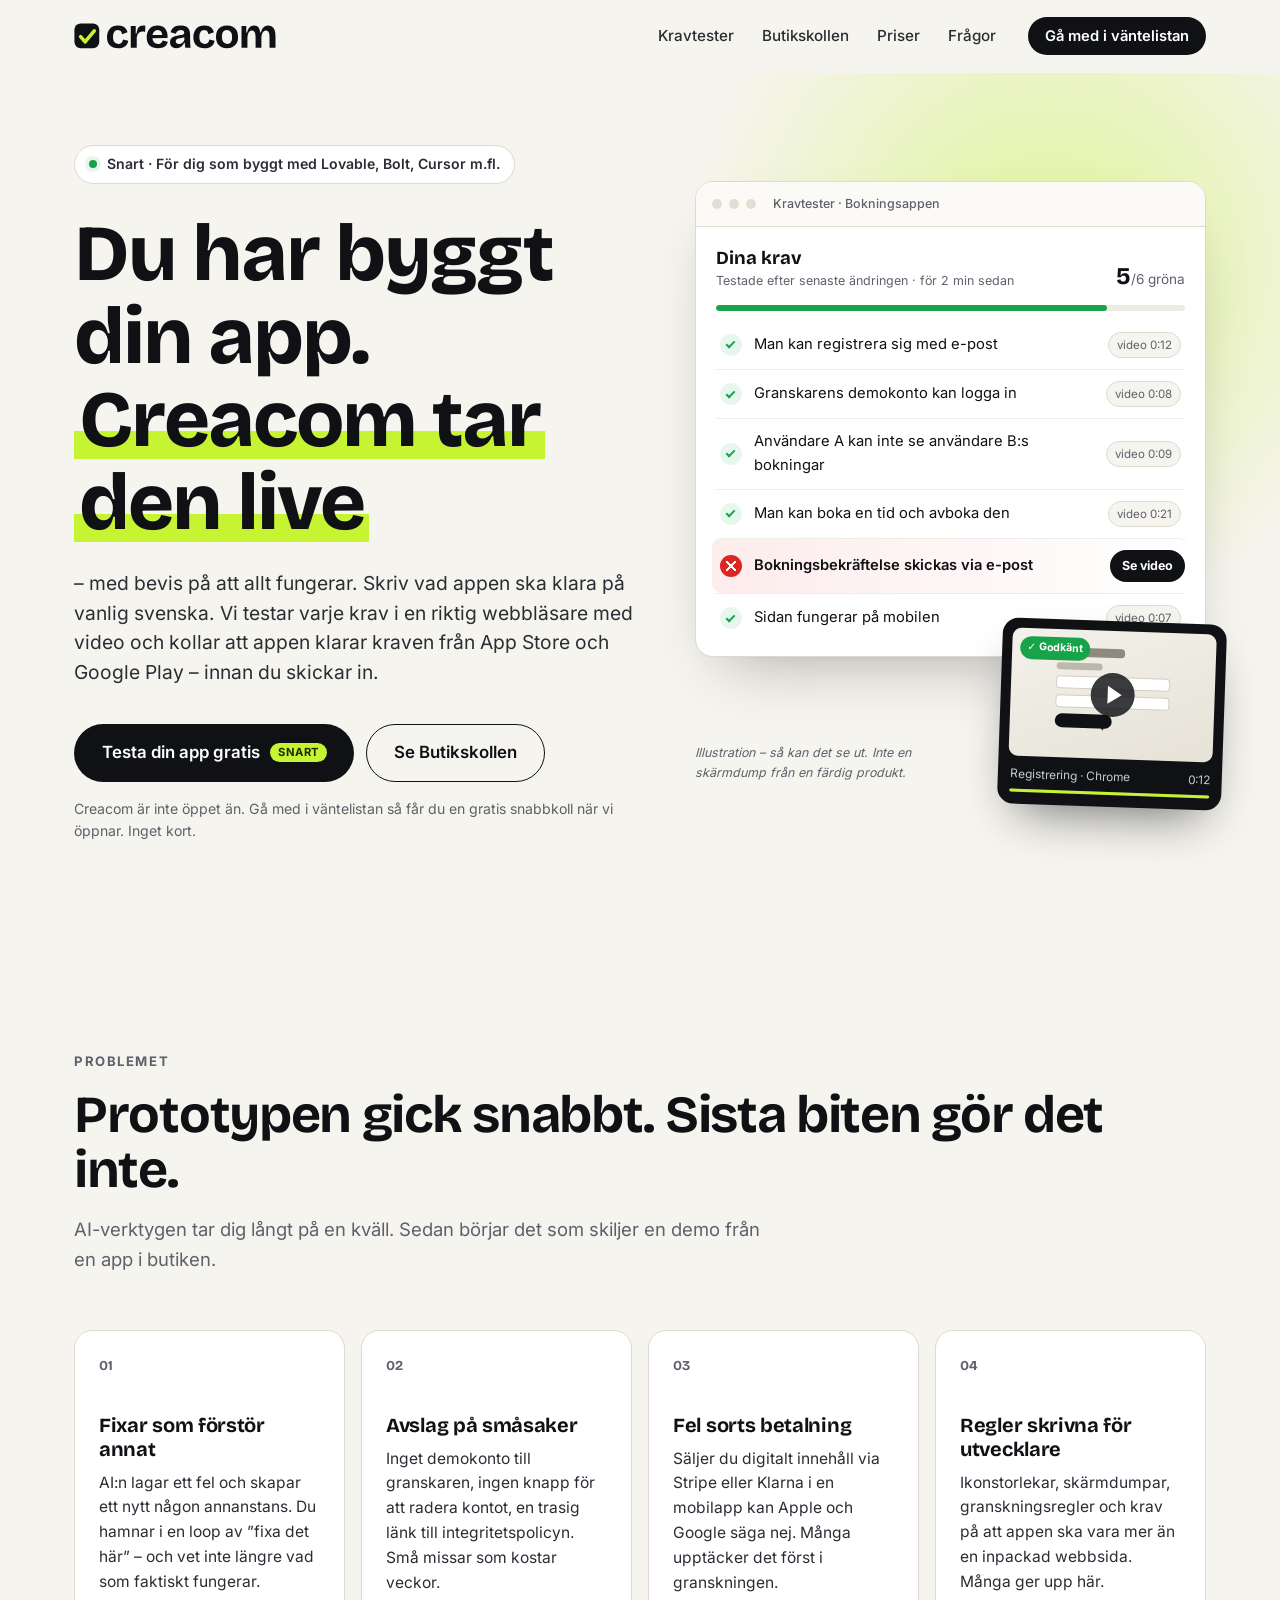
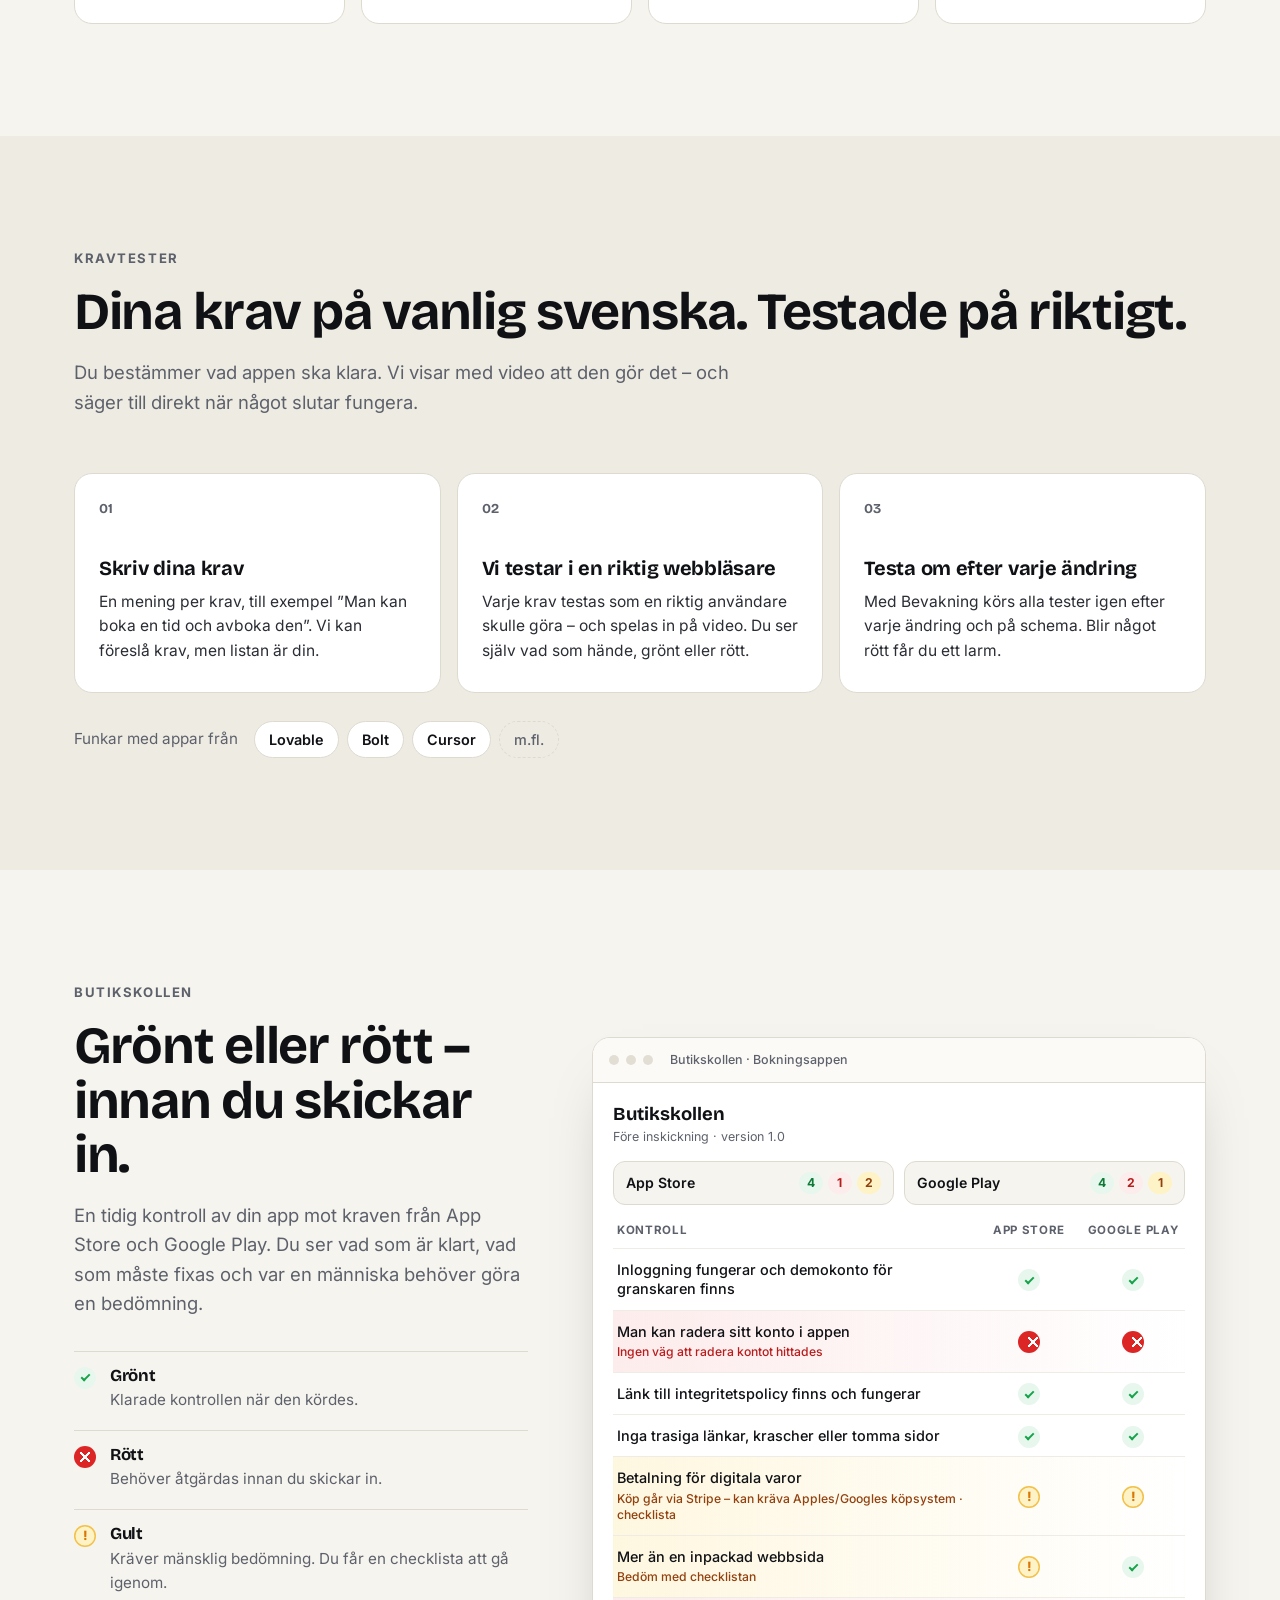
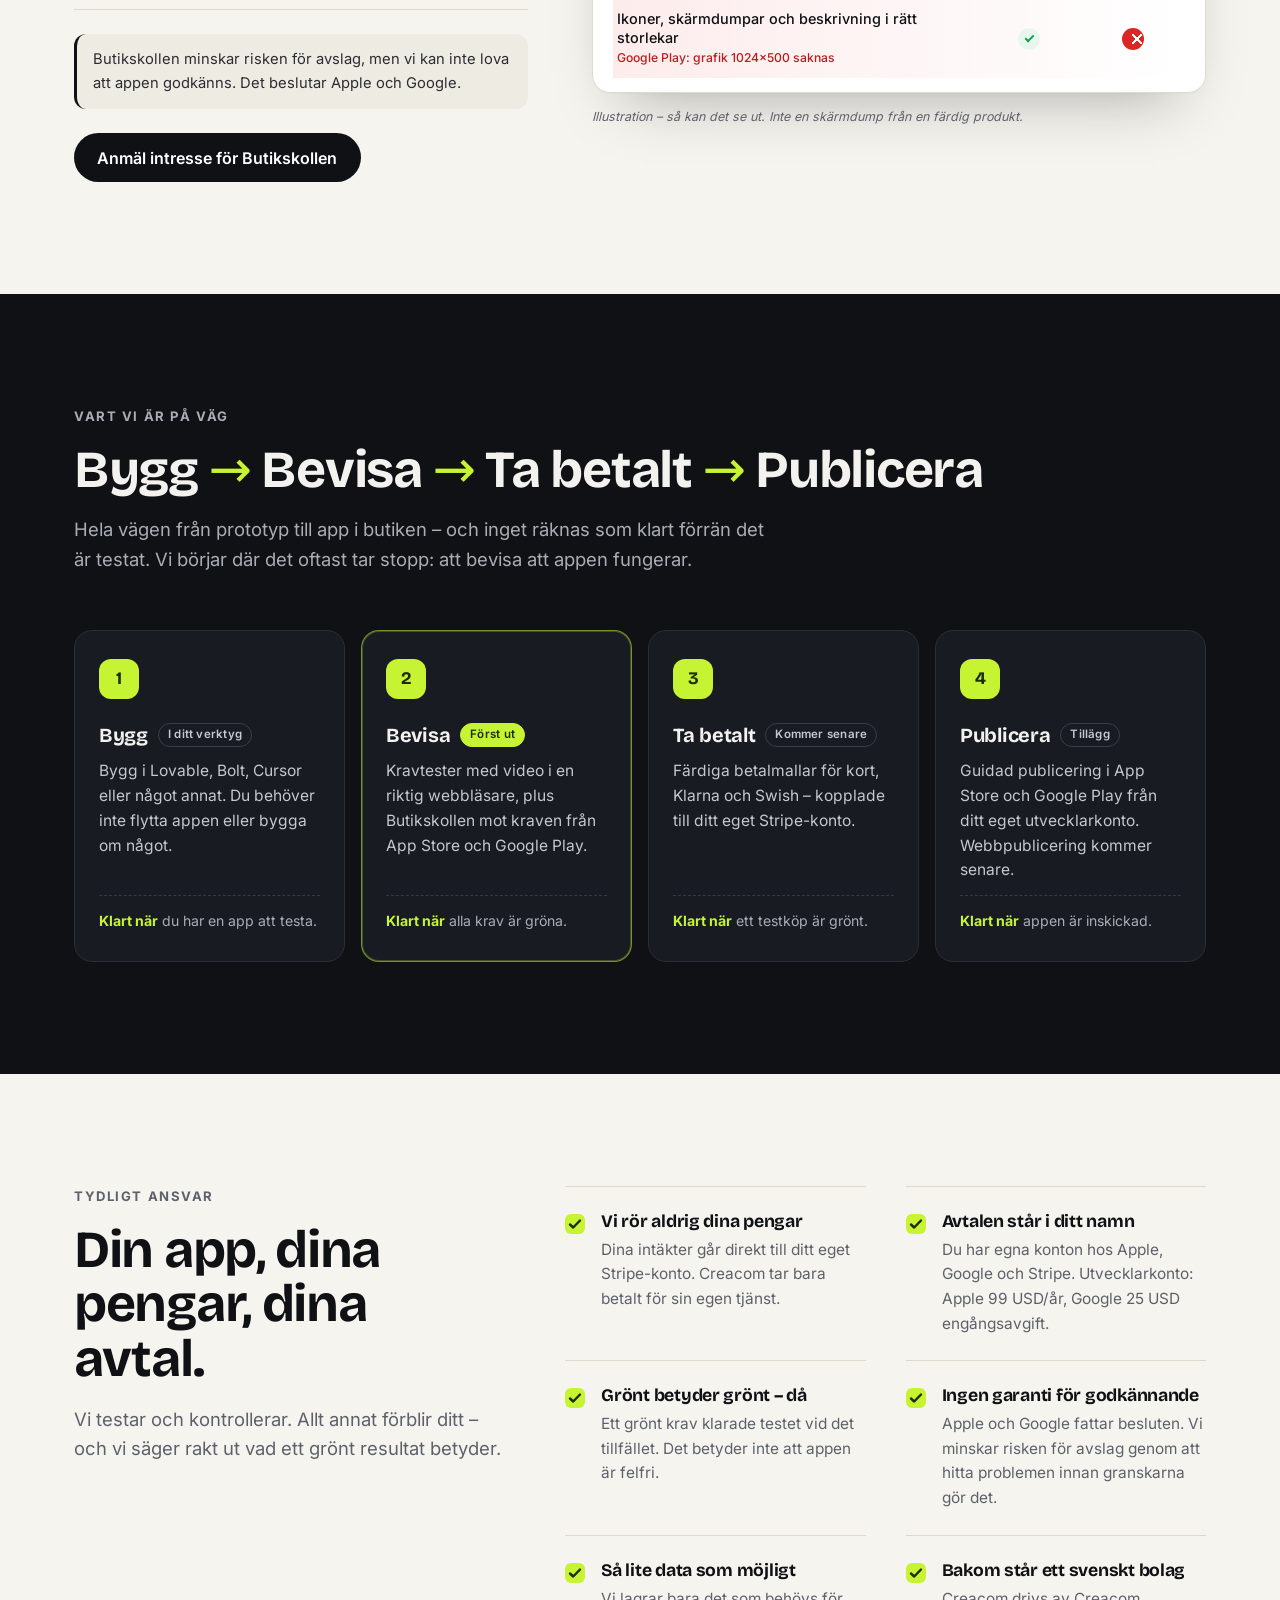
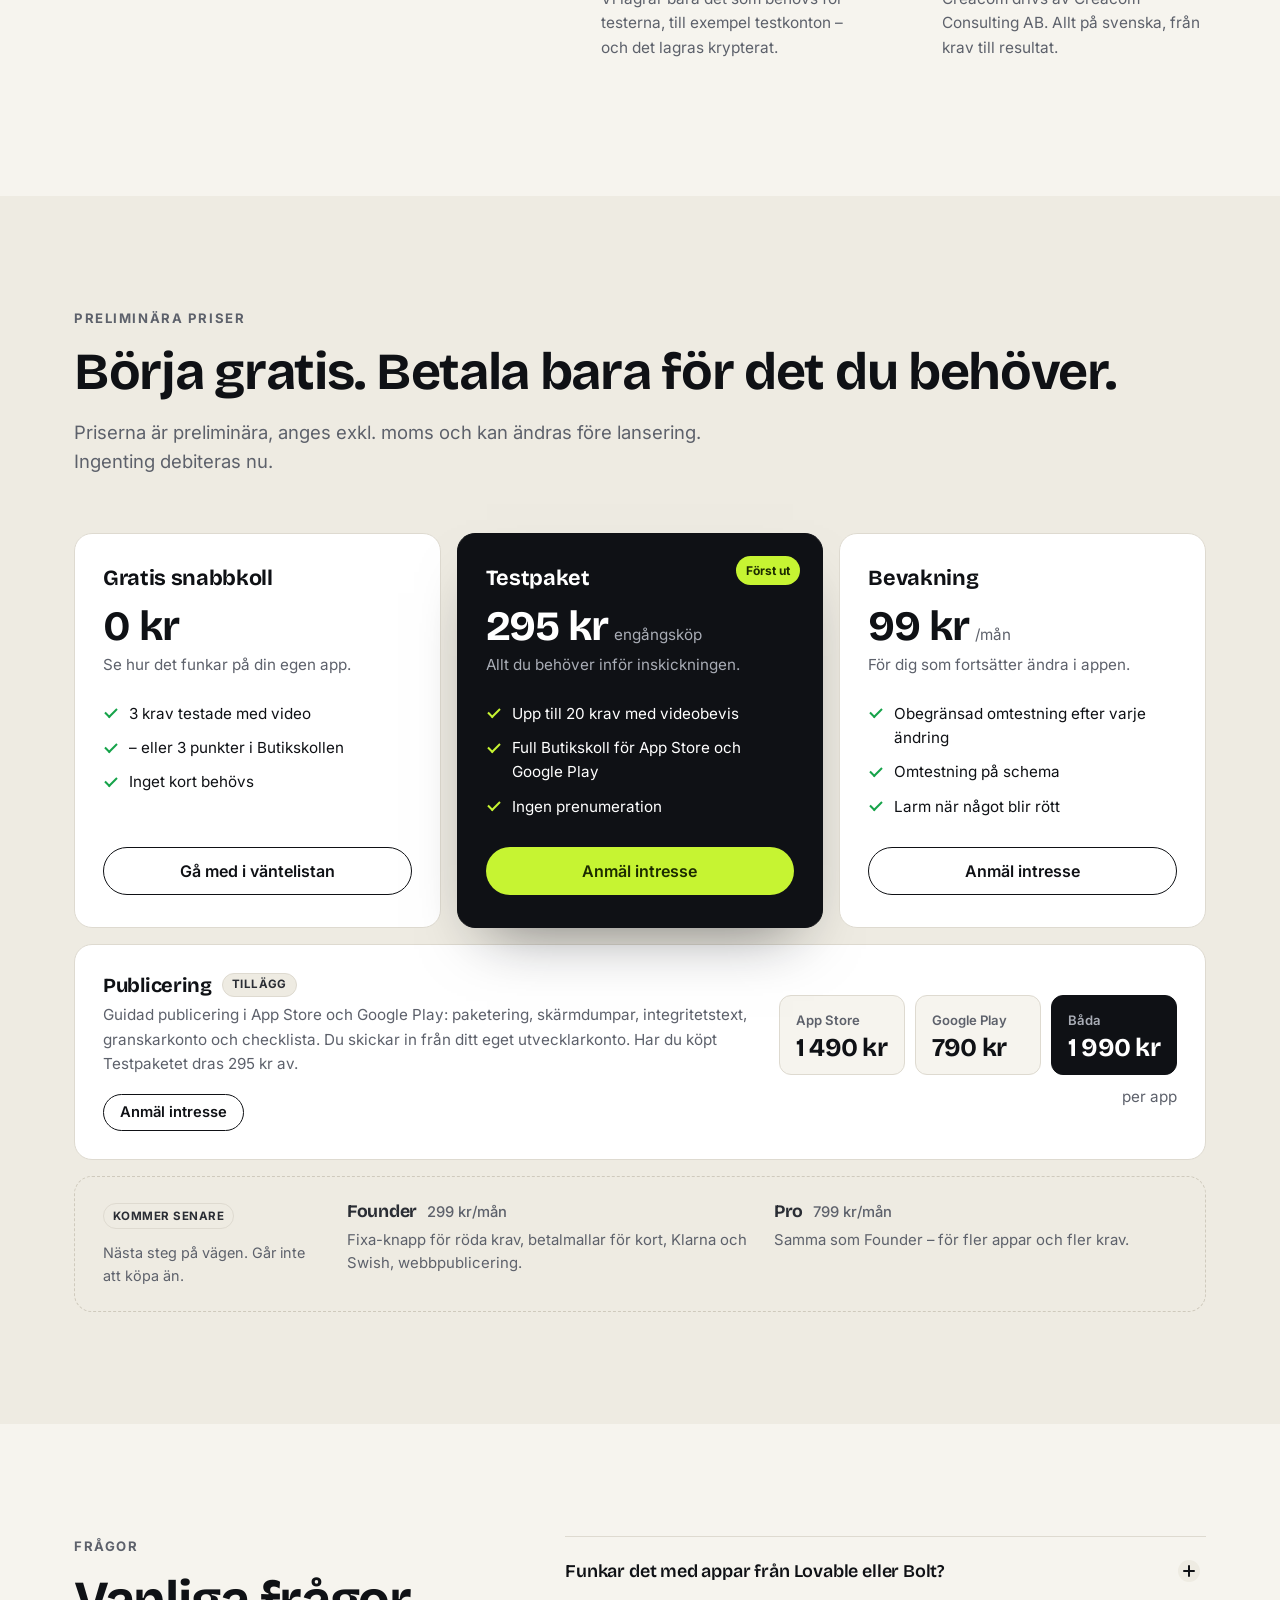
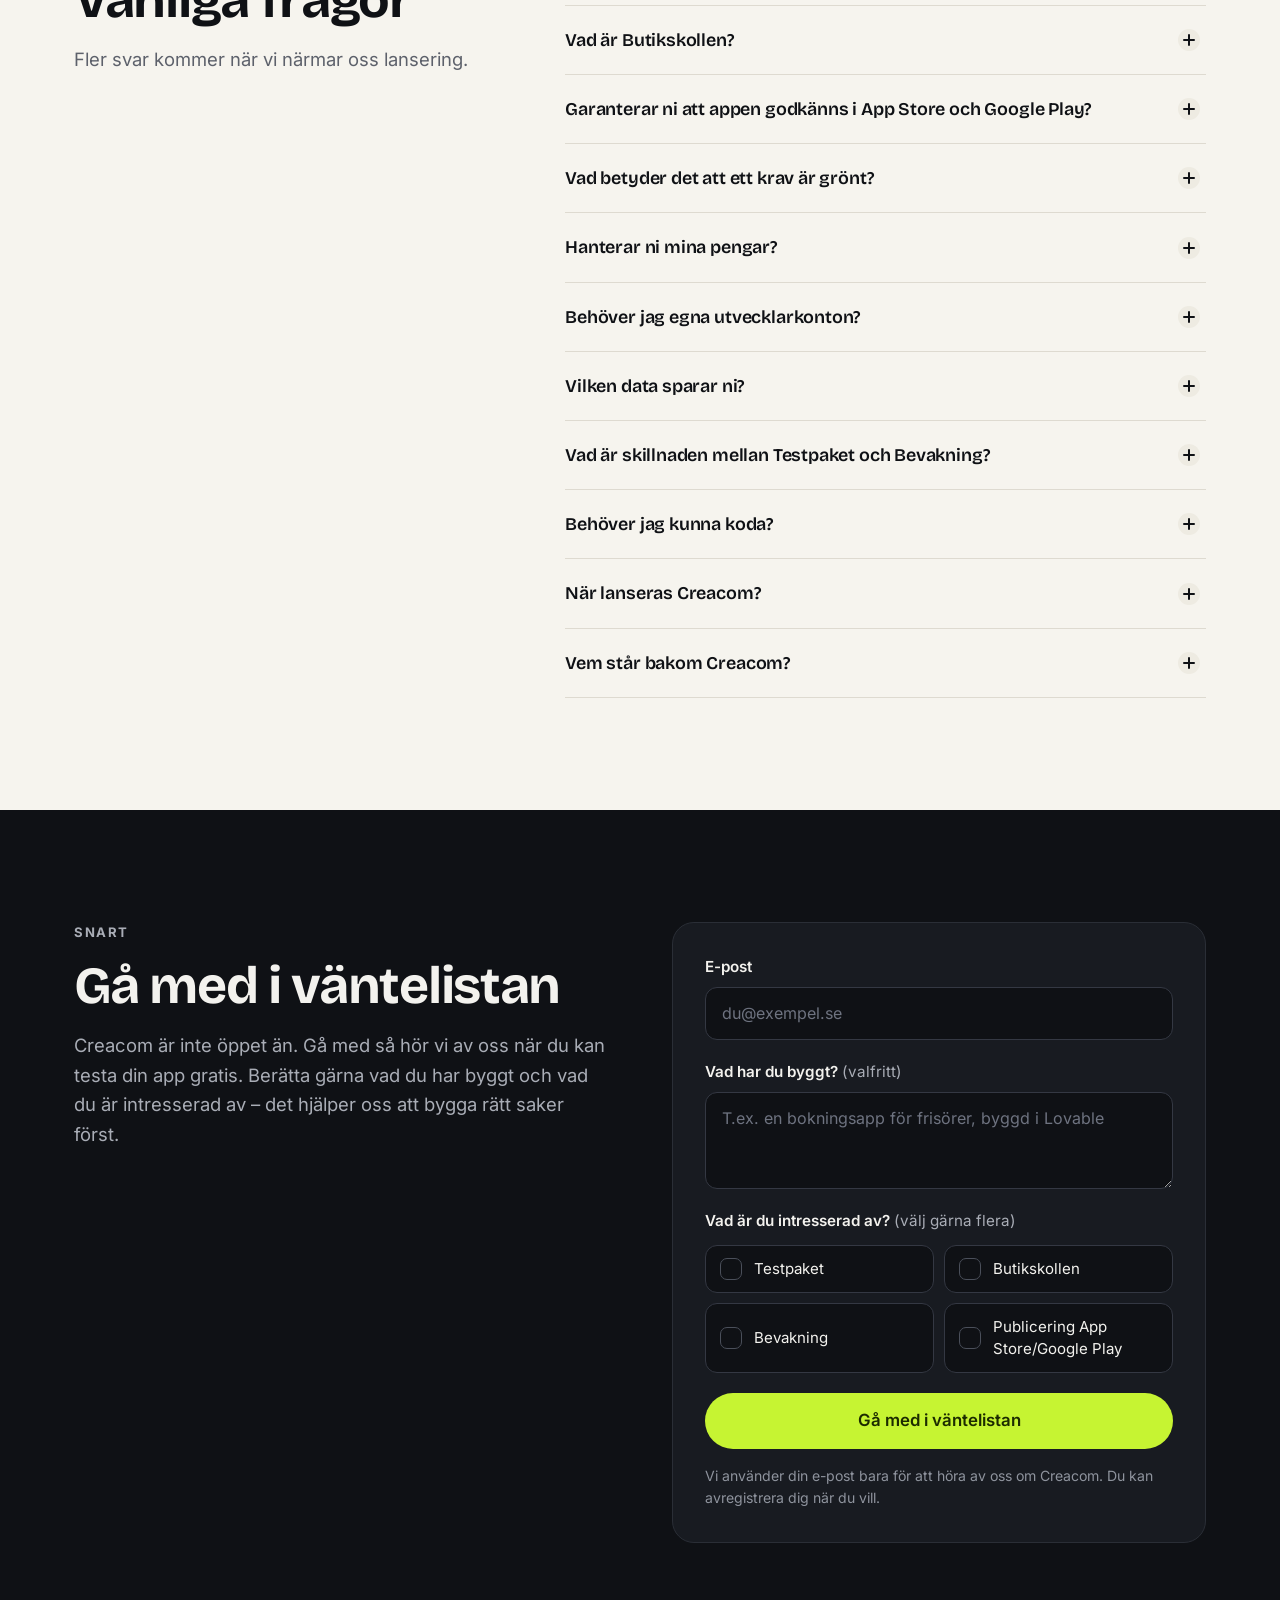
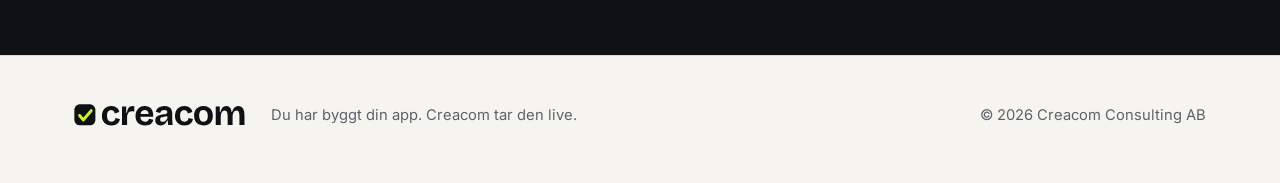
==== commit 4d9c2c5c: "Ny version: Testpaket, Butikskollen, nya priser och ansvarsdel" ====
--- a/index.html
+++ b/index.html
@@ -3,8 +3,8 @@
 <head>
 <meta charset="utf-8">
 <meta name="viewport" content="width=device-width, initial-scale=1">
-<title>Creacom – ta din AI-byggda app live, med betalning och bevis</title>
-<meta name="description" content="Du har byggt din app i Lovable, Bolt eller Cursor. Creacom tar den live – med betalning och bevis på att allt fungerar. Snart i Sverige. Gå med i väntelistan.">
+<title>Creacom – testa din AI-byggda app och klara App Store och Google Play</title>
+<meta name="description" content="Du har byggt din app. Creacom testar dina krav med videobevis och kollar App Store- och Google Play-kraven innan du skickar in. Snart – gå med i väntelistan.">
 <meta name="theme-color" content="#F6F4EE">
 <link rel="icon" href="favicon.svg" type="image/svg+xml">
 <link rel="icon" href="assets/favicon-32.png" sizes="32x32" type="image/png">
@@ -15,14 +15,14 @@
 <meta property="og:site_name" content="Creacom">
 <meta property="og:url" content="https://pistpejl.github.io/creacom/">
 <meta property="og:title" content="Creacom – du har byggt din app. Vi tar den live.">
-<meta property="og:description" content="Med betalning och bevis på att allt fungerar. Bygg → Bevisa → Ta betalt → Publicera. Snart – gå med i väntelistan.">
+<meta property="og:description" content="Med bevis på att allt fungerar. Kravtester med video och Butikskollen för App Store och Google Play. Snart – gå med i väntelistan.">
 <meta property="og:image" content="https://pistpejl.github.io/creacom/assets/og.png">
 <meta property="og:image:width" content="1200">
 <meta property="og:image:height" content="630">
-<meta property="og:image:alt" content="Creacom – Bygg, Bevisa, Ta betalt, Publicera">
+<meta property="og:image:alt" content="Creacom – Du har byggt din app. Vi tar den live. Kravtester med video, Butikskollen, App Store och Google Play.">
 <meta name="twitter:card" content="summary_large_image">
 <meta name="twitter:title" content="Creacom – du har byggt din app. Vi tar den live.">
-<meta name="twitter:description" content="Med betalning och bevis på att allt fungerar. Snart – gå med i väntelistan.">
+<meta name="twitter:description" content="Med bevis på att allt fungerar – innan du skickar in till App Store och Google Play. Snart – gå med i väntelistan.">
 <meta name="twitter:image" content="https://pistpejl.github.io/creacom/assets/og.png">
 <link rel="preload" href="assets/fonts/bricolage-grotesque-latin-wght-normal.woff2" as="font" type="font/woff2" crossorigin>
 <link rel="preload" href="assets/fonts/inter-latin-wght-normal.woff2" as="font" type="font/woff2" crossorigin>
@@ -36,7 +36,8 @@
   <div class="wrap header-inner">
     <a class="brand" href="#top" aria-label="Creacom – till början"><svg class="logo" xmlns="http://www.w3.org/2000/svg" viewBox="-10 -598 4936.0 628" aria-hidden="true" focusable="false"><rect x="0" y="-588" width="600" height="600" rx="150" fill="#0F1115"/><path d="M150 -270.0 L258.0 -144.0 L480.0 -408.0" fill="none" stroke="#C6F432" stroke-width="86" stroke-linecap="round" stroke-linejoin="round"/><path transform="translate(750 0)" fill="currentColor" d="M308.3330078125 13.6666259765625Q240.3330078125 13.6666259765625 189.49981689453125 -6.0001220703125Q138.6666259765625 -25.6668701171875 105.16680908203125 -61.583587646484375Q71.6669921875 -97.50030517578125 54.33380126953125 -147.000244140625Q37.0006103515625 -196.50018310546875 37.0006103515625 -255.9998779296875Q37.0006103515625 -318.3330078125 54.66717529296875 -369.83294677734375Q72.333740234375 -421.3328857421875 106.08358764648438 -459.4162292480469Q139.83343505859375 -497.49957275390625 189.49993896484375 -518.2496032714844Q239.16644287109375 -538.9996337890625 304.16632080078125 -538.9996337890625Q368.332763671875 -538.9996337890625 415.5826721191406 -518.1663208007812Q462.83258056640625 -497.3330078125 492.83251953125 -459.5830383300781Q522.8324584960938 -421.83306884765625 532.9990234375 -371.6663818359375L399.50091552734375 -328.00048828125Q396.6676025390625 -359.6669921875 383.4175720214844 -381.9171447753906Q370.16754150390625 -404.16729736328125 347.7506408691406 -415.4175109863281Q325.333740234375 -426.667724609375 296.9998779296875 -426.667724609375Q268.6661376953125 -426.667724609375 247.41586303710938 -415.4175720214844Q226.16558837890625 -404.16741943359375 211.83209228515625 -382.50054931640625Q197.49859619140625 -360.83367919921875 189.91519165039062 -330.4167785644531Q182.331787109375 -299.9998779296875 182.331787109375 -261.6663818359375Q182.331787109375 -207.666259765625 196.58187866210938 -170.24935913085938Q210.83197021484375 -132.83245849609375 239.41555786132812 -113.24893188476562Q267.9991455078125 -93.6654052734375 309.9996337890625 -93.6654052734375Q349.6663818359375 -93.6654052734375 373.49993896484375 -109.33203125Q397.33349609375 -124.9986572265625 409.0837097167969 -149.1654052734375Q420.83392333984375 -173.3321533203125 423.6673583984375 -199.6658935546875L549.332275390625 -171.83294677734375Q544.4988403320312 -133.332763671875 528.2487487792969 -99.1661376953125Q511.9986572265625 -64.99951171875 482.33203125 -39.66632080078125Q452.6654052734375 -14.3331298828125 409.9156188964844 -0.333251953125Q367.16583251953125 13.6666259765625 308.3330078125 13.6666259765625ZM611.1671752929688 0.0V-253.667724609375V-525.3330078125H730.9990234375L730.9986572265625 -345.9996337890625H750.1652221679688Q757.665283203125 -413.16595458984375 777.0819396972656 -455.0826721191406Q796.4985961914062 -496.9993896484375 831.831787109375 -517.2495422363281Q867.1649780273438 -537.4996948242188 919.1647338867188 -537.4996948242188Q927.8314819335938 -537.4996948242188 938.5815734863281 -536.7496643066406Q949.3316650390625 -535.9996337890625 963.1651000976562 -533.1661987304688L957.4984741210938 -380.16851806640625Q941.8318481445312 -387.66845703125 924.165283203125 -390.2518005371094Q906.4987182617188 -392.83514404296875 892.6654052734375 -392.83514404296875Q853.4987182617188 -392.83514404296875 825.0820617675781 -375.3348388671875Q796.6654052734375 -357.83453369140625 779.4986572265625 -323.83416748046875Q762.3319091796875 -289.83380126953125 755.4983520507812 -241.3336181640625V0.0ZM1268.9996337890625 13.6666259765625Q1204.1664428710938 13.6666259765625 1153.4999389648438 -4.083404541015625Q1102.8334350585938 -21.83343505859375 1067.500244140625 -56.0001220703125Q1032.1670532226562 -90.16680908203125 1014.00048828125 -139.75009155273438Q995.8339233398438 -189.3333740234375 995.8339233398438 -252.9998779296875Q995.8339233398438 -315.49981689453125 1013.7505187988281 -367.999755859375Q1031.6671142578125 -420.49969482421875 1065.1669921875 -458.8330078125Q1098.6668701171875 -497.16632080078125 1147.8333740234375 -518.0829772949219Q1196.9998779296875 -538.9996337890625 1258.6663818359375 -538.9996337890625Q1319.666015625 -538.9996337890625 1366.4991455078125 -519.3330688476562Q1413.332275390625 -499.66650390625 1444.2488708496094 -460.83331298828125Q1475.1654663085938 -422.0001220703125 1490.1654663085938 -365.500244140625Q1505.1654663085938 -309.0003662109375 1500.8322143554688 -235.333740234375L1089.665771484375 -232.333740234375V-310.83306884765625L1417.8333129882812 -313.83306884765625L1367.3341064453125 -274.16632080078125Q1373.8340454101562 -327.50006103515625 1359.9172668457031 -361.4170227050781Q1346.00048828125 -395.333984375 1319.2502746582031 -411.4175109863281Q1292.5000610351562 -427.50103759765625 1260.1663208007812 -427.50103759765625Q1222.3326416015625 -427.50103759765625 1193.9157409667969 -407.2508850097656Q1165.4988403320312 -387.000732421875 1149.4987182617188 -348.7504577636719Q1133.4985961914062 -310.50018310546875 1133.4985961914062 -255.49981689453125Q1133.4985961914062 -170.99951171875 1170.3320922851562 -131.08248901367188Q1207.1655883789062 -91.16546630859375 1268.4996948242188 -91.16546630859375Q1296.8331909179688 -91.16546630859375 1316.1666870117188 -98.66546630859375Q1335.5001831054688 -106.16546630859375 1348.2503356933594 -118.16552734375Q1361.00048828125 -130.16558837890625 1368.5839538574219 -145.16571044921875Q1376.1674194335938 -160.16583251953125 1380.66748046875 -175.16607666015625L1505.4989624023438 -147.999755859375Q1496.9989013671875 -111.16644287109375 1479.4155578613281 -81.58316040039062Q1461.8322143554688 -51.9998779296875 1432.832275390625 -30.416595458984375Q1403.8323364257812 -8.83331298828125 1363.6658325195312 2.416656494140625Q1323.4993286132812 13.6666259765625 1268.9996337890625 13.6666259765625ZM1709.1670532226562 13.6666259765625Q1665.5004272460938 13.6666259765625 1631.5004272460938 -3.5Q1597.5004272460938 -20.6666259765625 1578.333740234375 -53.99993896484375Q1559.1670532226562 -87.333251953125 1559.1670532226562 -135.6666259765625Q1559.1670532226562 -178.6663818359375 1575.5835876464844 -207.8330078125Q1592.0001220703125 -236.9996337890625 1624.2499694824219 -255.08303833007812Q1656.4998168945312 -273.16644287109375 1703.0830993652344 -285.16650390625Q1749.6663818359375 -297.16656494140625 1810.8331909179688 -305.9998779296875Q1841.666748046875 -310.9998779296875 1862.0835266113281 -315.66656494140625Q1882.5003051757812 -320.333251953125 1892.7503356933594 -330.6666259765625Q1903.0003662109375 -341.0 1903.0003662109375 -361.16680908203125Q1903.0003662109375 -389.16717529296875 1883.0834655761719 -409.2507629394531Q1863.1665649414062 -429.3343505859375 1819.1660766601562 -429.3343505859375Q1790.8327026367188 -429.3343505859375 1766.5824890136719 -419.3343505859375Q1742.332275390625 -409.3343505859375 1724.7487487792969 -389.16754150390625Q1707.1652221679688 -369.000732421875 1699.4985961914062 -338.3336181640625L1572.1670532226562 -376.83319091796875Q1583.6668701171875 -417.3330078125 1605.9167175292969 -447.7496032714844Q1628.1665649414062 -478.16619873046875 1660.0830993652344 -498.7495422363281Q1691.9996337890625 -519.3328857421875 1733.6661987304688 -529.166259765625Q1775.332763671875 -538.9996337890625 1822.8327026367188 -538.9996337890625Q1899.332275390625 -538.9996337890625 1947.9987182617188 -514.4164123535156Q1996.6651611328125 -489.83319091796875 2020.4150695800781 -438.33343505859375Q2044.1649780273438 -386.83367919921875 2044.1649780273438 -306.000732421875V-216.6663818359375Q2044.1649780273438 -181.83319091796875 2045.6649780273438 -145.33319091796875Q2047.1649780273438 -108.83319091796875 2049.748321533203 -72.24984741210938Q2052.3316650390625 -35.66650390625 2056.1649780273438 0.0H1928.666748046875Q1924.8334350585938 -25.16693115234375 1921.2501525878906 -57.583587646484375Q1917.6668701171875 -90.000244140625 1915.8335571289062 -123.6668701171875H1898.5004272460938Q1884.333740234375 -85.83355712890625 1858.1671142578125 -54.083526611328125Q1832.00048828125 -22.33349609375 1794.5838317871094 -4.33343505859375Q1757.1671752929688 13.6666259765625 1709.1670532226562 13.6666259765625ZM1770.6656494140625 -90.16546630859375Q1789.4990844726562 -90.16546630859375 1809.0825500488281 -96.8321533203125Q1828.666015625 -103.49884033203125 1847.0828552246094 -116.08230590820312Q1865.4996948242188 -128.665771484375 1880.9998779296875 -147.74935913085938Q1896.5000610351562 -166.83294677734375 1905.6669921875 -190.50006103515625L1904.0003662109375 -274.83404541015625L1927.5005493164062 -269.83404541015625Q1909.1672973632812 -256.83392333984375 1885.2505187988281 -249.50054931640625Q1861.333740234375 -242.16717529296875 1835.7501525878906 -238.00048828125Q1810.1665649414062 -233.83380126953125 1785.2496032714844 -229.00042724609375Q1760.3326416015625 -224.16705322265625 1740.5823669433594 -216.3336181640625Q1720.8320922851562 -208.50018310546875 1709.3319091796875 -194.74996948242188Q1697.8317260742188 -180.999755859375 1697.8317260742188 -156.9993896484375Q1697.8317260742188 -125.9990234375 1718.1652221679688 -108.08224487304688Q1738.4987182617188 -90.16546630859375 1770.6656494140625 -90.16546630859375ZM2394.3330078125 13.6666259765625Q2326.3330078125 13.6666259765625 2275.4998168945312 -6.0001220703125Q2224.6666259765625 -25.6668701171875 2191.1668090820312 -61.583587646484375Q2157.6669921875 -97.50030517578125 2140.3338012695312 -147.000244140625Q2123.0006103515625 -196.50018310546875 2123.0006103515625 -255.9998779296875Q2123.0006103515625 -318.3330078125 2140.6671752929688 -369.83294677734375Q2158.333740234375 -421.3328857421875 2192.0835876464844 -459.4162292480469Q2225.8334350585938 -497.49957275390625 2275.4999389648438 -518.2496032714844Q2325.1664428710938 -538.9996337890625 2390.1663208007812 -538.9996337890625Q2454.332763671875 -538.9996337890625 2501.5826721191406 -518.1663208007812Q2548.8325805664062 -497.3330078125 2578.83251953125 -459.5830383300781Q2608.8324584960938 -421.83306884765625 2618.9990234375 -371.6663818359375L2485.5009155273438 -328.00048828125Q2482.6676025390625 -359.6669921875 2469.4175720214844 -381.9171447753906Q2456.1675415039062 -404.16729736328125 2433.7506408691406 -415.4175109863281Q2411.333740234375 -426.667724609375 2382.9998779296875 -426.667724609375Q2354.6661376953125 -426.667724609375 2333.4158630371094 -415.4175720214844Q2312.1655883789062 -404.16741943359375 2297.8320922851562 -382.50054931640625Q2283.4985961914062 -360.83367919921875 2275.9151916503906 -330.4167785644531Q2268.331787109375 -299.9998779296875 2268.331787109375 -261.6663818359375Q2268.331787109375 -207.666259765625 2282.5818786621094 -170.24935913085938Q2296.8319702148438 -132.83245849609375 2325.415557861328 -113.24893188476562Q2353.9991455078125 -93.6654052734375 2395.9996337890625 -93.6654052734375Q2435.6663818359375 -93.6654052734375 2459.4999389648438 -109.33203125Q2483.33349609375 -124.9986572265625 2495.083709716797 -149.1654052734375Q2506.8339233398438 -173.3321533203125 2509.6673583984375 -199.6658935546875L2635.332275390625 -171.83294677734375Q2630.4988403320312 -133.332763671875 2614.248748779297 -99.1661376953125Q2597.9986572265625 -64.99951171875 2568.33203125 -39.66632080078125Q2538.6654052734375 -14.3331298828125 2495.9156188964844 -0.333251953125Q2453.1658325195312 13.6666259765625 2394.3330078125 13.6666259765625ZM2934.9998779296875 13.6666259765625Q2856.666748046875 13.6666259765625 2796.4169006347656 -17.666748046875Q2736.1670532226562 -49.0001220703125 2702.00048828125 -110.75009155273438Q2667.8339233398438 -172.50006103515625 2667.8339233398438 -263.9998779296875Q2667.8339233398438 -356.3331298828125 2702.417205810547 -417.33306884765625Q2737.00048828125 -478.3330078125 2797.5836486816406 -508.66632080078125Q2858.1668090820312 -538.9996337890625 2935.4998168945312 -538.9996337890625Q3013.1661987304688 -538.9996337890625 3073.8327026367188 -507.9162902832031Q3134.4992065429688 -476.83294677734375 3168.9991455078125 -415.4996337890625Q3203.4990844726562 -354.16632080078125 3203.4990844726562 -262.16644287109375Q3203.4990844726562 -168.6666259765625 3168.33251953125 -107.16668701171875Q3133.1659545898438 -45.666748046875 3072.1661376953125 -16.00006103515625Q3011.1663208007812 13.6666259765625 2934.9998779296875 13.6666259765625ZM2939.66650390625 -92.83209228515625Q2978.6668701171875 -92.83209228515625 3005.250518798828 -110.99896240234375Q3031.8341674804688 -129.16583251953125 3045.5010375976562 -165.49945068359375Q3059.1679077148438 -201.83306884765625 3059.1679077148438 -254.0Q3059.1679077148438 -309.000244140625 3044.5843811035156 -347.50048828125Q3030.0008544921875 -386.000732421875 3001.8338623046875 -406.7508850097656Q2973.6668701171875 -427.50103759765625 2930.9998779296875 -427.50103759765625Q2893.99951171875 -427.50103759765625 2866.9158630371094 -409.5841979980469Q2839.8322143554688 -391.6673583984375 2826.082000732422 -355.5837707519531Q2812.331787109375 -319.50018310546875 2812.331787109375 -265.9998779296875Q2812.331787109375 -180.99951171875 2846.16552734375 -136.91580200195312Q2879.999267578125 -92.83209228515625 2939.66650390625 -92.83209228515625ZM3286.1671752929688 0.0V-335.83270263671875V-525.3330078125H3401.8324584960938L3401.1654663085938 -368.16607666015625H3420.1653442382812Q3433.9986572265625 -425.49945068359375 3456.8319702148438 -463.49951171875Q3479.665283203125 -501.49957275390625 3512.4985961914062 -520.2496032714844Q3545.3319091796875 -538.9996337890625 3588.8318481445312 -538.9996337890625Q3635.665283203125 -538.9996337890625 3666.4986572265625 -518.3328247070312Q3697.33203125 -497.666015625 3714.7486267089844 -459.66595458984375Q3732.1652221679688 -421.6658935546875 3736.8317260742188 -368.83282470703125H3753.4983520507812Q3768.33154296875 -426.9993896484375 3793.414764404297 -464.9161071777344Q3818.4979858398438 -502.83282470703125 3854.1646118164062 -520.9162292480469Q3889.8312377929688 -538.9996337890625 3932.1646118164062 -538.9996337890625Q3975.8311157226562 -538.9996337890625 4008.4976806640625 -521.8330078125Q4041.1642456054688 -504.6663818359375 4063.247528076172 -470.99981689453125Q4085.330810546875 -437.333251953125 4096.164123535156 -387.166748046875Q4106.9974365234375 -337.000244140625 4106.9974365234375 -271.00048828125V0.0H3962.666259765625V-253.16741943359375Q3962.666259765625 -307.6676025390625 3953.5828552246094 -343.667724609375Q3944.4994506835938 -379.6678466796875 3925.5826721191406 -397.66790771484375Q3906.6658935546875 -415.66796875 3877.665771484375 -415.66796875Q3844.1655883789062 -415.66796875 3819.9987182617188 -393.5845031738281Q3795.8318481445312 -371.50103759765625 3782.1649780273438 -332.00079345703125Q3768.4981079101562 -292.50054931640625 3767.1646118164062 -242.83355712890625V0.0H3626.1666870117188V-248.50054931640625Q3626.1666870117188 -305.3341064453125 3616.3333129882812 -341.83428955078125Q3606.4999389648438 -378.33447265625 3587.16650390625 -397.001220703125Q3567.8330688476562 -415.66796875 3538.4995727539062 -415.66796875Q3504.4993286132812 -415.66796875 3480.665771484375 -393.16778564453125Q3456.8322143554688 -370.6676025390625 3443.9153747558594 -330.833984375Q3430.99853515625 -291.0003662109375 3429.6650390625 -241.83343505859375V0.0Z"/></svg></a>
     <nav class="nav" aria-label="Huvudmeny">
-      <a href="#flode">Så funkar det</a>
+      <a href="#kravtester">Kravtester</a>
+      <a href="#butikskollen">Butikskollen</a>
       <a href="#priser">Priser</a>
       <a href="#fragor">Frågor</a>
     </nav>
@@ -51,32 +52,32 @@
     <div class="hero-copy">
       <p class="eyebrow"><span class="dot" aria-hidden="true"></span> Snart · För dig som byggt med Lovable, Bolt, Cursor m.fl.</p>
       <h1>Du har byggt din app. <span class="hl">Creacom tar den live</span></h1>
-      <p class="lede">– med betalning och bevis på att allt fungerar. Skriv vad appen ska klara på vanlig svenska. Vi testar varje krav i en riktig webbläsare, spelar in det på video och kör om allt efter varje ändring.</p>
+      <p class="lede">– med bevis på att allt fungerar. Skriv vad appen ska klara på vanlig svenska. Vi testar varje krav i en riktig webbläsare med video och kollar att appen klarar kraven från App Store och Google Play – innan du skickar in.</p>
       <div class="cta-row">
-        <a class="btn btn-ink btn-lg" href="#vantelista">Gå med i väntelistan</a>
-        <a class="btn btn-ghost btn-lg" href="#flode">Se hur det funkar</a>
-      </div>
-      <p class="fine">Gratis att gå med. Inget kort. Vi hör av oss när betan öppnar.</p>
+        <a class="btn btn-ink btn-lg" href="#vantelista">Testa din app gratis <span class="soon">Snart</span></a>
+        <a class="btn btn-ghost btn-lg" href="#butikskollen">Se Butikskollen</a>
+      </div>
+      <p class="fine">Creacom är inte öppet än. Gå med i väntelistan så får du en gratis snabbkoll när vi öppnar. Inget kort.</p>
     </div>
 
     <figure class="mock" aria-labelledby="mock-cap">
       <div class="mock-window">
-        <div class="mock-bar" aria-hidden="true"><i></i><i></i><i></i><span>Kravlista · Bokningsappen</span></div>
+        <div class="mock-bar" aria-hidden="true"><i></i><i></i><i></i><span>Kravtester · Bokningsappen</span></div>
         <div class="mock-body">
           <div class="mock-head">
             <div>
-              <p class="mock-title">Kravlista</p>
-              <p class="mock-sub">Körd efter senaste ändringen · för 2 min sedan</p>
+              <p class="mock-title">Dina krav</p>
+              <p class="mock-sub">Testade efter senaste ändringen · för 2 min sedan</p>
             </div>
             <div class="mock-score"><strong>5</strong>/6 gröna</div>
           </div>
           <div class="mock-progress" aria-hidden="true"><span style="width:83.3%"></span></div>
           <ul class="reqs">
             <li class="ok"><span class="ic" aria-hidden="true"></span><span class="rt">Man kan registrera sig med e-post</span><span class="tag">video 0:12</span><span class="sr-only">(godkänt)</span></li>
-            <li class="ok"><span class="ic" aria-hidden="true"></span><span class="rt">Man kan logga in med BankID</span><span class="tag">video 0:18</span><span class="sr-only">(godkänt)</span></li>
+            <li class="ok"><span class="ic" aria-hidden="true"></span><span class="rt">Granskarens demokonto kan logga in</span><span class="tag">video 0:08</span><span class="sr-only">(godkänt)</span></li>
             <li class="ok"><span class="ic" aria-hidden="true"></span><span class="rt">Användare A kan inte se användare B:s bokningar</span><span class="tag">video 0:09</span><span class="sr-only">(godkänt)</span></li>
-            <li class="ok"><span class="ic" aria-hidden="true"></span><span class="rt">Efter betalning med Swish får kunden tillgång</span><span class="tag">testköp</span><span class="sr-only">(godkänt)</span></li>
-            <li class="bad"><span class="ic" aria-hidden="true"></span><span class="rt">Bokningsbekräftelse skickas via e-post</span><span class="fix" aria-hidden="true">Fixa</span><span class="sr-only">(underkänt, med Fixa-knapp)</span></li>
+            <li class="ok"><span class="ic" aria-hidden="true"></span><span class="rt">Man kan boka en tid och avboka den</span><span class="tag">video 0:21</span><span class="sr-only">(godkänt)</span></li>
+            <li class="bad"><span class="ic" aria-hidden="true"></span><span class="rt">Bokningsbekräftelse skickas via e-post</span><span class="fix" aria-hidden="true">Se video</span><span class="sr-only">(underkänt, med video)</span></li>
             <li class="ok"><span class="ic" aria-hidden="true"></span><span class="rt">Sidan fungerar på mobilen</span><span class="tag">video 0:07</span><span class="sr-only">(godkänt)</span></li>
           </ul>
         </div>
@@ -105,84 +106,163 @@
   <div class="wrap">
     <p class="kicker">Problemet</p>
     <h2 id="problem-h">Prototypen gick snabbt. Sista biten gör det inte.</h2>
-    <p class="section-lede">AI-verktygen tar dig långt på en kväll. Sedan börjar det som skiljer en demo från en produkt.</p>
+    <p class="section-lede">AI-verktygen tar dig långt på en kväll. Sedan börjar det som skiljer en demo från en app i butiken.</p>
     <div class="cards4">
       <article class="card">
         <span class="num">01</span>
         <h3>Fixar som förstör annat</h3>
-        <p>AI:n lagar ett fel och skapar ett nytt någon annanstans. Du hamnar i en loop av ”fixa det här” – och krediterna rinner iväg.</p>
+        <p>AI:n lagar ett fel och skapar ett nytt någon annanstans. Du hamnar i en loop av ”fixa det här” – och vet inte längre vad som faktiskt fungerar.</p>
       </article>
       <article class="card">
         <span class="num">02</span>
-        <h3>Funkar i förhandsvisningen, inte live</h3>
-        <p>Miljövariabler, domäner och databaser skiljer sig mellan test och produktion. Det du såg är inte det dina kunder ser.</p>
+        <h3>Avslag på småsaker</h3>
+        <p>Inget demokonto till granskaren, ingen knapp för att radera kontot, en trasig länk till integritetspolicyn. Små missar som kostar veckor.</p>
       </article>
       <article class="card">
         <span class="num">03</span>
-        <h3>Betalningar som krånglar</h3>
-        <p>Kassan visas, men efter betalningen får kunden ingen tillgång. Eller så misslyckas bekräftelsen från Stripe – helt tyst.</p>
+        <h3>Fel sorts betalning</h3>
+        <p>Säljer du digitalt innehåll via Stripe eller Klarna i en mobilapp kan Apple och Google säga nej. Många upptäcker det först i granskningen.</p>
       </article>
       <article class="card">
         <span class="num">04</span>
-        <h3>App Store-djungeln</h3>
-        <p>Certifikat, skärmdumpar, integritetstexter, testkonton och granskningsregler skrivna för utvecklare. Många ger upp här.</p>
-      </article>
-    </div>
-  </div>
-</section>
-
-<!-- FLOW -->
+        <h3>Regler skrivna för utvecklare</h3>
+        <p>Ikonstorlekar, skärmdumpar, granskningsregler och krav på att appen ska vara mer än en inpackad webbsida. Många ger upp här.</p>
+      </article>
+    </div>
+  </div>
+</section>
+
+<!-- REQUIREMENT TESTS -->
+<section class="section section-soft" id="kravtester" aria-labelledby="kravtester-h">
+  <div class="wrap">
+    <p class="kicker">Kravtester</p>
+    <h2 id="kravtester-h">Dina krav på vanlig svenska. Testade på riktigt.</h2>
+    <p class="section-lede">Du bestämmer vad appen ska klara. Vi visar med video att den gör det – och säger till direkt när något slutar fungera.</p>
+    <ol class="cards3">
+      <li class="card">
+        <span class="num">01</span>
+        <h3>Skriv dina krav</h3>
+        <p>En mening per krav, till exempel ”Man kan boka en tid och avboka den”. Vi kan föreslå krav, men listan är din.</p>
+      </li>
+      <li class="card">
+        <span class="num">02</span>
+        <h3>Vi testar i en riktig webbläsare</h3>
+        <p>Varje krav testas som en riktig användare skulle göra – och spelas in på video. Du ser själv vad som hände, grönt eller rött.</p>
+      </li>
+      <li class="card">
+        <span class="num">03</span>
+        <h3>Testa om efter varje ändring</h3>
+        <p>Med Bevakning körs alla tester igen efter varje ändring och på schema. Blir något rött får du ett larm.</p>
+      </li>
+    </ol>
+    <div class="works-with">
+      <span>Funkar med appar från</span>
+      <ul aria-label="Byggverktyg">
+        <li>Lovable</li><li>Bolt</li><li>Cursor</li><li>m.fl.</li>
+      </ul>
+    </div>
+  </div>
+</section>
+
+<!-- BUTIKSKOLLEN -->
+<section class="section" id="butikskollen" aria-labelledby="butikskollen-h">
+  <div class="wrap sk-grid">
+    <div class="sk-copy">
+      <p class="kicker">Butikskollen</p>
+      <h2 id="butikskollen-h">Grönt eller rött – innan du skickar in.</h2>
+      <p class="section-lede">En tidig kontroll av din app mot kraven från App Store och Google Play. Du ser vad som är klart, vad som måste fixas och var en människa behöver göra en bedömning.</p>
+      <ul class="legend">
+        <li class="lg-ok"><span class="ic" aria-hidden="true"></span><div><h3>Grönt</h3><p>Klarade kontrollen när den kördes.</p></div></li>
+        <li class="lg-bad"><span class="ic" aria-hidden="true"></span><div><h3>Rött</h3><p>Behöver åtgärdas innan du skickar in.</p></div></li>
+        <li class="lg-warn"><span class="ic" aria-hidden="true"></span><div><h3>Gult</h3><p>Kräver mänsklig bedömning. Du får en checklista att gå igenom.</p></div></li>
+      </ul>
+      <p class="note">Butikskollen minskar risken för avslag, men vi kan inte lova att appen godkänns. Det beslutar Apple och Google.</p>
+      <a class="btn btn-ink" href="#vantelista" data-interest="butikskollen">Anmäl intresse för Butikskollen</a>
+    </div>
+
+    <figure class="mock sk-mock" aria-labelledby="sk-cap">
+      <div class="mock-window">
+        <div class="mock-bar" aria-hidden="true"><i></i><i></i><i></i><span>Butikskollen · Bokningsappen</span></div>
+        <div class="mock-body">
+          <div class="mock-head">
+            <div>
+              <p class="mock-title">Butikskollen</p>
+              <p class="mock-sub">Före inskickning · version 1.0</p>
+            </div>
+          </div>
+          <div class="sk-sum">
+            <div class="sk-store"><span class="sk-name">App Store</span><span class="sk-counts"><b class="c-ok">4</b><b class="c-bad">1</b><b class="c-warn">2</b></span><span class="sr-only">4 gröna, 1 röd, 2 gula</span></div>
+            <div class="sk-store"><span class="sk-name">Google Play</span><span class="sk-counts"><b class="c-ok">4</b><b class="c-bad">2</b><b class="c-warn">1</b></span><span class="sr-only">4 gröna, 2 röda, 1 gul</span></div>
+          </div>
+          <table class="sk-table">
+            <thead><tr><th scope="col">Kontroll</th><th scope="col"><span class="th-l">App Store</span><span class="th-s" aria-hidden="true">iOS</span></th><th scope="col"><span class="th-l">Google Play</span><span class="th-s" aria-hidden="true">Android</span></th></tr></thead>
+            <tbody>
+              <tr><th scope="row">Inloggning fungerar och demokonto för granskaren finns</th><td><span class="st ok"><span class="sr-only">Grönt</span></span></td><td><span class="st ok"><span class="sr-only">Grönt</span></span></td></tr>
+              <tr class="row-bad"><th scope="row">Man kan radera sitt konto i appen<small>Ingen väg att radera kontot hittades</small></th><td><span class="st bad"><span class="sr-only">Rött</span></span></td><td><span class="st bad"><span class="sr-only">Rött</span></span></td></tr>
+              <tr><th scope="row">Länk till integritetspolicy finns och fungerar</th><td><span class="st ok"><span class="sr-only">Grönt</span></span></td><td><span class="st ok"><span class="sr-only">Grönt</span></span></td></tr>
+              <tr><th scope="row">Inga trasiga länkar, krascher eller tomma sidor</th><td><span class="st ok"><span class="sr-only">Grönt</span></span></td><td><span class="st ok"><span class="sr-only">Grönt</span></span></td></tr>
+              <tr class="row-warn"><th scope="row">Betalning för digitala varor<small>Köp går via Stripe – kan kräva Apples/Googles köpsystem · checklista</small></th><td><span class="st warn"><span class="sr-only">Gult</span></span></td><td><span class="st warn"><span class="sr-only">Gult</span></span></td></tr>
+              <tr class="row-warn"><th scope="row">Mer än en inpackad webbsida<small>Bedöm med checklistan</small></th><td><span class="st warn"><span class="sr-only">Gult</span></span></td><td><span class="st ok"><span class="sr-only">Grönt</span></span></td></tr>
+              <tr class="row-bad"><th scope="row">Ikoner, skärmdumpar och beskrivning i rätt storlekar<small>Google Play: grafik 1024×500 saknas</small></th><td><span class="st ok"><span class="sr-only">Grönt</span></span></td><td><span class="st bad"><span class="sr-only">Rött</span></span></td></tr>
+            </tbody>
+          </table>
+        </div>
+      </div>
+      <figcaption id="sk-cap" class="mock-cap">Illustration – så kan det se ut. Inte en skärmdump från en färdig produkt.</figcaption>
+    </figure>
+  </div>
+</section>
+
+<!-- FLOW (vision) -->
 <section class="section section-ink" id="flode" aria-labelledby="flode-h">
   <div class="wrap">
-    <p class="kicker">Så funkar det</p>
+    <p class="kicker">Vart vi är på väg</p>
     <h2 id="flode-h">Bygg <span class="arr">→</span> Bevisa <span class="arr">→</span> Ta betalt <span class="arr">→</span> Publicera</h2>
-    <p class="section-lede">Inget räknas som klart förrän det är testat. Varje steg avslutas med ett bevis.</p>
+    <p class="section-lede">Hela vägen från prototyp till app i butiken – och inget räknas som klart förrän det är testat. Vi börjar där det oftast tar stopp: att bevisa att appen fungerar.</p>
     <ol class="steps">
       <li class="step">
         <span class="step-n">1</span>
-        <h3>Bygg</h3>
-        <p>Koppla appen du redan har (via GitHub eller länk) eller bygg vidare i Creacom. Vi föreslår en kravlista på svenska.</p>
-        <p class="done"><b>Klart när</b> du har godkänt kravlistan.</p>
-      </li>
-      <li class="step">
+        <h3>Bygg <span class="st-chip">I ditt verktyg</span></h3>
+        <p>Bygg i Lovable, Bolt, Cursor eller något annat. Du behöver inte flytta appen eller bygga om något.</p>
+        <p class="done"><b>Klart när</b> du har en app att testa.</p>
+      </li>
+      <li class="step step-now">
         <span class="step-n">2</span>
-        <h3>Bevisa</h3>
-        <p>Varje krav blir ett test i en riktig webbläsare, inspelat på video. Alla tester körs om efter varje ändring. Rött krav? Tryck <em>Fixa</em>.</p>
+        <h3>Bevisa <span class="st-chip st-now">Först ut</span></h3>
+        <p>Kravtester med video i en riktig webbläsare, plus Butikskollen mot kraven från App Store och Google Play.</p>
         <p class="done"><b>Klart när</b> alla krav är gröna.</p>
       </li>
       <li class="step">
         <span class="step-n">3</span>
-        <h3>Ta betalt</h3>
-        <p>Färdiga Stripe-mallar för kort, Klarna, Swish och Apple/Google Pay. Ett automatiskt testköp visar att kunden faktiskt får tillgång.</p>
-        <p class="done"><b>Klart när</b> testköpet är grönt.</p>
+        <h3>Ta betalt <span class="st-chip">Kommer senare</span></h3>
+        <p>Färdiga betalmallar för kort, Klarna och Swish – kopplade till ditt eget Stripe-konto.</p>
+        <p class="done"><b>Klart när</b> ett testköp är grönt.</p>
       </li>
       <li class="step">
         <span class="step-n">4</span>
-        <h3>Publicera</h3>
-        <p>Ett klick till webben med egen domän – och testerna körs om mot den riktiga sajten. Sedan en guidad väg till App Store och Google Play.</p>
-        <p class="done"><b>Klart när</b> allt är grönt även live.</p>
+        <h3>Publicera <span class="st-chip">Tillägg</span></h3>
+        <p>Guidad publicering i App Store och Google Play från ditt eget utvecklarkonto. Webbpublicering kommer senare.</p>
+        <p class="done"><b>Klart när</b> appen är inskickad.</p>
       </li>
     </ol>
   </div>
 </section>
 
-<!-- VALUE -->
-<section class="section" id="varde" aria-labelledby="varde-h">
+<!-- TRUST -->
+<section class="section" id="ansvar" aria-labelledby="ansvar-h">
   <div class="wrap value-grid">
     <div>
-      <p class="kicker">Det du får</p>
-      <h2 id="varde-h">Bevis i stället för ”det borde funka”.</h2>
-      <p class="section-lede">Byggd för grundare i Sverige som inte är utvecklare – men som vill veta att appen håller.</p>
+      <p class="kicker">Tydligt ansvar</p>
+      <h2 id="ansvar-h">Din app, dina pengar, dina avtal.</h2>
+      <p class="section-lede">Vi testar och kontrollerar. Allt annat förblir ditt – och vi säger rakt ut vad ett grönt resultat betyder.</p>
     </div>
     <ul class="values">
-      <li><h3>Trygghet du kan se</h3><p>En grön lista med video för varje krav, i stället för AI:ns egen sammanfattning.</p></li>
-      <li><h3>Inga fixar som förstör i smyg</h3><p>Alla tester körs om efter varje ändring. En fix räknas först när allt är grönt igen.</p></li>
-      <li><h3>Snabbare till intäkter</h3><p>Kort, Klarna, Swish och Apple/Google Pay – med ett bevisat testköp.</p></li>
-      <li><h3>Dina pengar, ditt Stripe</h3><p>Betalningarna går direkt till ditt eget Stripe-konto. Vi rör aldrig dina pengar.</p></li>
-      <li><h3>Live utan överraskningar</h3><p>Testerna körs mot den publicerade sajten, inte bara mot förhandsvisningen.</p></li>
-      <li><h3>BankID och svenska</h3><p>Logga in och godkänn med BankID. Allt på svenska, från krav till felmeddelanden.</p></li>
-      <li><h3>Inte låst till ett verktyg</h3><p>Tanken är att det ska fungera med appar från Lovable, Bolt, Cursor och liknande.</p></li>
-      <li><h3>Bevis att visa upp</h3><p>Dela en länk med kravlista och videor med investerare, kunder eller en framtida utvecklare.</p></li>
+      <li><h3>Vi rör aldrig dina pengar</h3><p>Dina intäkter går direkt till ditt eget Stripe-konto. Creacom tar bara betalt för sin egen tjänst.</p></li>
+      <li><h3>Avtalen står i ditt namn</h3><p>Du har egna konton hos Apple, Google och Stripe. Utvecklarkonto: Apple 99 USD/år, Google 25 USD engångsavgift.</p></li>
+      <li><h3>Grönt betyder grönt – då</h3><p>Ett grönt krav klarade testet vid det tillfället. Det betyder inte att appen är felfri.</p></li>
+      <li><h3>Ingen garanti för godkännande</h3><p>Apple och Google fattar besluten. Vi minskar risken för avslag genom att hitta problemen innan granskarna gör det.</p></li>
+      <li><h3>Så lite data som möjligt</h3><p>Vi lagrar bara det som behövs för testerna, till exempel testkonton – och det lagras krypterat.</p></li>
+      <li><h3>Bakom står ett svenskt bolag</h3><p>Creacom drivs av Creacom Consulting AB. Allt på svenska, från krav till resultat.</p></li>
     </ul>
   </div>
 </section>
@@ -191,56 +271,66 @@
 <section class="section section-soft" id="priser" aria-labelledby="priser-h">
   <div class="wrap">
     <p class="kicker">Preliminära priser</p>
-    <h2 id="priser-h">Börja gratis. Uppgradera när du ska ta betalt.</h2>
+    <h2 id="priser-h">Börja gratis. Betala bara för det du behöver.</h2>
     <p class="section-lede">Priserna är preliminära, anges exkl. moms och kan ändras före lansering. Ingenting debiteras nu.</p>
     <div class="plans">
       <article class="plan">
-        <h3>Gratis</h3>
+        <h3>Gratis snabbkoll</h3>
         <p class="price"><strong>0 kr</strong></p>
-        <p class="plan-desc">Testa din befintliga app.</p>
+        <p class="plan-desc">Se hur det funkar på din egen app.</p>
         <ul>
-          <li>1 projekt</li>
-          <li>Upp till 5 krav med test och video</li>
-          <li>Omkörningar av tester ingår</li>
-          <li>Märkt ”Verifierad med Creacom”</li>
+          <li>3 krav testade med video</li>
+          <li>– eller 3 punkter i Butikskollen</li>
+          <li>Inget kort behövs</li>
         </ul>
         <a class="btn btn-ghost" href="#vantelista">Gå med i väntelistan</a>
       </article>
       <article class="plan plan-featured" aria-describedby="feat-badge">
-        <span class="badge" id="feat-badge">Förboka</span>
-        <h3>Founder</h3>
-        <p class="price"><strong>299 kr</strong><span>/mån</span></p>
-        <p class="plan-desc">Från prototyp till betalande kunder.</p>
+        <span class="badge" id="feat-badge">Först ut</span>
+        <h3>Testpaket</h3>
+        <p class="price"><strong>295 kr</strong><span>engångsköp</span></p>
+        <p class="plan-desc">Allt du behöver inför inskickningen.</p>
         <ul>
-          <li>3 projekt, 25 krav per projekt</li>
-          <li>Krediter för bygge och Fixa varje månad</li>
-          <li>Obegränsade omkörningar (fair use)</li>
-          <li>Webbpublicering med egen domän</li>
-          <li>Betalmallar med testköp</li>
-          <li>Bevislänkar utan vattenmärke</li>
+          <li>Upp till 20 krav med videobevis</li>
+          <li>Full Butikskoll för App Store och Google Play</li>
+          <li>Ingen prenumeration</li>
         </ul>
-        <a class="btn btn-lime" href="#vantelista" data-prebook>Förboka Founder</a>
+        <a class="btn btn-lime" href="#vantelista" data-interest="testpaket">Anmäl intresse</a>
       </article>
       <article class="plan">
-        <h3>Pro</h3>
-        <p class="price"><strong>799 kr</strong><span>/mån</span></p>
-        <p class="plan-desc">För dig med flera appar eller fler krav.</p>
+        <h3>Bevakning</h3>
+        <p class="price"><strong>99 kr</strong><span>/mån</span></p>
+        <p class="plan-desc">För dig som fortsätter ändra i appen.</p>
         <ul>
-          <li>10 projekt, 100 krav per projekt</li>
-          <li>Fler krediter</li>
-          <li>Bevisrapport som PDF</li>
-          <li>Prioriterad kö</li>
-          <li>Övervakning av den publicerade sajten</li>
+          <li>Obegränsad omtestning efter varje ändring</li>
+          <li>Omtestning på schema</li>
+          <li>Larm när något blir rött</li>
         </ul>
-        <a class="btn btn-ghost" href="#vantelista">Gå med i väntelistan</a>
+        <a class="btn btn-ghost" href="#vantelista" data-interest="bevakning">Anmäl intresse</a>
       </article>
     </div>
     <div class="addon">
-      <div>
-        <h3>App Store-publicering</h3>
-        <p>Guidad paketering, skärmdumpar, integritetstext, granskarkonto och checklista. En app till App Store och Google Play, inklusive en ny inskickning efter avslag. Du använder dina egna utvecklarkonton.</p>
-      </div>
-      <p class="price"><strong>1&nbsp;990 kr</strong><span>per app</span></p>
+      <div class="addon-copy">
+        <h3>Publicering <span class="addon-tag">Tillägg</span></h3>
+        <p>Guidad publicering i App Store och Google Play: paketering, skärmdumpar, integritetstext, granskarkonto och checklista. Du skickar in från ditt eget utvecklarkonto. Har du köpt Testpaketet dras 295&nbsp;kr av.</p>
+        <a class="btn btn-ghost btn-sm" href="#vantelista" data-interest="publicering">Anmäl intresse</a>
+      </div>
+      <dl class="addon-prices">
+        <div><dt>App Store</dt><dd>1&nbsp;490 kr</dd></div>
+        <div><dt>Google Play</dt><dd>790 kr</dd></div>
+        <div class="ap-both"><dt>Båda</dt><dd>1&nbsp;990 kr</dd></div>
+        <p class="ap-unit">per app</p>
+      </dl>
+    </div>
+    <div class="later">
+      <div class="later-head">
+        <span class="later-tag">Kommer senare</span>
+        <p>Nästa steg på vägen. Går inte att köpa än.</p>
+      </div>
+      <div class="later-plans">
+        <div><h3>Founder <span>299 kr/mån</span></h3><p>Fixa-knapp för röda krav, betalmallar för kort, Klarna och Swish, webbpublicering.</p></div>
+        <div><h3>Pro <span>799 kr/mån</span></h3><p>Samma som Founder – för fler appar och fler krav.</p></div>
+      </div>
     </div>
   </div>
 </section>
@@ -251,36 +341,48 @@
     <div>
       <p class="kicker">Frågor</p>
       <h2 id="fragor-h">Vanliga frågor</h2>
-      <p class="section-lede">Fler svar kommer när vi närmar oss betan.</p>
+      <p class="section-lede">Fler svar kommer när vi närmar oss lansering.</p>
     </div>
     <div class="faq">
       <details>
         <summary>Funkar det med appar från Lovable eller Bolt?</summary>
-        <p>Det är precis den sortens appar vi bygger för. Du kopplar appen du redan har, via GitHub eller en länk, och fortsätter därifrån. Du behöver inte bygga om något i Creacom. Webbappar som går att testa i en webbläsare passar bäst till en början.</p>
+        <p>Ja. Det är precis den sortens appar vi bygger för – från Lovable, Bolt, Cursor och liknande verktyg. Du behöver inte flytta eller bygga om appen.</p>
+      </details>
+      <details>
+        <summary>Vad är Butikskollen?</summary>
+        <p>En tidig kontroll av din app mot kraven från App Store och Google Play, innan du skickar in. Varje punkt blir grön, röd eller gul. Gult betyder att en människa behöver göra en bedömning, och då får du en checklista. Exempel på kontroller: att inloggningen fungerar och att det finns ett demokonto för granskaren, att man kan radera sitt konto i appen, att länken till integritetspolicyn fungerar, att det inte finns trasiga länkar, krascher eller tomma sidor, hur betalning för digitala varor sköts och att ikoner, skärmdumpar och beskrivning har rätt storlekar.</p>
+      </details>
+      <details>
+        <summary>Garanterar ni att appen godkänns i App Store och Google Play?</summary>
+        <p>Nej. Det är Apple och Google som granskar och beslutar. Vi minskar risken för avslag genom att hitta vanliga problem innan du skickar in – men vi kan inte lova ett godkännande.</p>
+      </details>
+      <details>
+        <summary>Vad betyder det att ett krav är grönt?</summary>
+        <p>Att kravet klarade testet vid det tillfället. Det betyder inte att appen är felfri. Därför spelar vi in varje test på video, så att du själv kan se vad som testades.</p>
       </details>
       <details>
         <summary>Hanterar ni mina pengar?</summary>
-        <p>Nej. Betalningarna går direkt till ditt eget Stripe-konto. Creacom hjälper dig att koppla in kassan och bevisar med ett testköp att den fungerar – men pengarna passerar aldrig oss.</p>
-      </details>
-      <details>
-        <summary>Garanterar ni att appen godkänns i App Store?</summary>
-        <p>Nej. Det är Apple och Google som granskar och beslutar. Vi guidar dig genom kraven, hjälper till med skärmdumpar, integritetstext och testkonto för granskarna, och en ny inskickning efter avslag ingår i priset.</p>
-      </details>
-      <details>
-        <summary>Vad är ett ”krav”?</summary>
-        <p>En mening på vanlig svenska om vad appen ska klara, till exempel ”Man kan registrera sig med e-post” eller ”Efter betalning får kunden tillgång”. Varje krav blir ett test som körs i en riktig webbläsare och spelas in på video. Kravlistan är din – AI:n får föreslå men aldrig ändra ett godkänt krav i smyg.</p>
+        <p>Nej. Creacom hanterar aldrig dina pengar eller dina avtal. Dina intäkter går direkt till ditt eget Stripe-konto. Creacom tar bara betalt för sin egen tjänst.</p>
+      </details>
+      <details>
+        <summary>Behöver jag egna utvecklarkonton?</summary>
+        <p>Ja, om du vill publicera i butikerna. Avtalen med Apple, Google och Stripe står i ditt namn. Apples utvecklarkonto kostar 99 USD per år och Googles 25 USD i engångsavgift. Det betalar du direkt till Apple och Google.</p>
+      </details>
+      <details>
+        <summary>Vilken data sparar ni?</summary>
+        <p>Bara det som behövs för testerna, till exempel testkonton. Det lagras krypterat.</p>
+      </details>
+      <details>
+        <summary>Vad är skillnaden mellan Testpaket och Bevakning?</summary>
+        <p>Testpaketet är ett engångsköp: upp till 20 krav testas med video och du får en full Butikskoll. Bevakning är en prenumeration som testar om allt efter varje ändring och på schema, och larmar när något blir rött.</p>
       </details>
       <details>
         <summary>Behöver jag kunna koda?</summary>
-        <p>Nej. Creacom är gjort för grundare utan teknisk bakgrund. Du skriver krav, läser resultat och trycker på knappar – resten sköter vi.</p>
+        <p>Nej. Du skriver krav på vanlig svenska, tittar på resultat och videor och går igenom checklistor. Resten sköter vi.</p>
       </details>
       <details>
         <summary>När lanseras Creacom?</summary>
-        <p>Vi bygger just nu och har inget lanseringsdatum ännu. Går du med i väntelistan får du veta först när betan öppnar.</p>
-      </details>
-      <details>
-        <summary>Vad innebär det att förboka Founder?</summary>
-        <p>Att du visar intresse för Founder-planen. Inget betalas och inget är bindande – vi hör av oss med ett erbjudande innan lansering.</p>
+        <p>Vi bygger just nu och har inget lanseringsdatum ännu. Går du med i väntelistan får du veta först när du kan testa din app gratis.</p>
       </details>
       <details>
         <summary>Vem står bakom Creacom?</summary>
@@ -296,7 +398,7 @@
     <div>
       <p class="kicker">Snart</p>
       <h2 id="vantelista-h">Gå med i väntelistan</h2>
-      <p class="section-lede">Var först in när betan öppnar. Berätta gärna vad du har byggt – det hjälper oss att bygga rätt saker först.</p>
+      <p class="section-lede">Creacom är inte öppet än. Gå med så hör vi av oss när du kan testa din app gratis. Berätta gärna vad du har byggt och vad du är intresserad av – det hjälper oss att bygga rätt saker först.</p>
     </div>
     <form class="wl-form" id="waitlist-form" novalidate>
       <div class="field">
@@ -308,11 +410,15 @@
         <label for="built">Vad har du byggt? <span class="opt">(valfritt)</span></label>
         <textarea id="built" name="built" rows="3" maxlength="1000" placeholder="T.ex. en bokningsapp för frisörer, byggd i Lovable"></textarea>
       </div>
-      <label class="check">
-        <input type="checkbox" id="prebook" name="prebook_founder" value="ja">
-        <span class="box" aria-hidden="true"></span>
-        <span>Jag vill förboka Founder <span class="opt">(299 kr/mån, preliminärt – inget betalas nu)</span></span>
-      </label>
+      <fieldset class="interests">
+        <legend>Vad är du intresserad av? <span class="opt">(välj gärna flera)</span></legend>
+        <div class="checks">
+          <label class="check"><input type="checkbox" name="interests" value="Testpaket" data-key="testpaket"><span class="box" aria-hidden="true"></span><span>Testpaket</span></label>
+          <label class="check"><input type="checkbox" name="interests" value="Butikskollen" data-key="butikskollen"><span class="box" aria-hidden="true"></span><span>Butikskollen</span></label>
+          <label class="check"><input type="checkbox" name="interests" value="Bevakning" data-key="bevakning"><span class="box" aria-hidden="true"></span><span>Bevakning</span></label>
+          <label class="check"><input type="checkbox" name="interests" value="Publicering App Store/Google Play" data-key="publicering"><span class="box" aria-hidden="true"></span><span>Publicering App Store/Google Play</span></label>
+        </div>
+      </fieldset>
       <input type="text" name="_gotcha" class="hp" tabindex="-1" autocomplete="off" aria-hidden="true">
       <button class="btn btn-lime btn-lg" type="submit">Gå med i väntelistan</button>
       <p class="fine">Vi använder din e-post bara för att höra av oss om Creacom. Du kan avregistrera dig när du vill.</p>
--- a/assets/styles.css
+++ b/assets/styles.css
@@ -6,7 +6,7 @@
   --paper:#F6F4EE; --paper-2:#EEEBE2; --card:#FFFFFF;
   --ink:#0F1115; --ink-2:#2A2D34; --muted:#5D616B; --line:#DEDAD0;
   --lime:#C6F432; --lime-ink:#1C2B00;
-  --green:#16A34A; --green-bg:#E8F7EE; --red:#DC2626; --red-bg:#FDECEC;
+  --green:#16A34A; --green-bg:#E8F7EE; --red:#DC2626; --red-bg:#FDECEC; --amber:#D97706; --amber-bg:#FEF3C7;
   --radius:18px; --radius-sm:12px;
   --display:"Bricolage",ui-sans-serif,system-ui,-apple-system,"Segoe UI",Roboto,Arial,sans-serif;
   --sans:"Inter",ui-sans-serif,system-ui,-apple-system,"Segoe UI",Roboto,Arial,sans-serif;
@@ -88,7 +88,7 @@
 .bad .ic::before{content:"";width:10px;height:10px;background:linear-gradient(45deg,transparent 42%,#fff 42%,#fff 58%,transparent 58%),linear-gradient(-45deg,transparent 42%,#fff 42%,#fff 58%,transparent 58%)}
 .bad .rt{font-weight:600}
 .tag{font-size:.72rem;color:var(--muted);background:var(--paper);border:1px solid var(--line);padding:3px 8px;border-radius:99px;white-space:nowrap}
-.fix{font-size:.78rem;font-weight:700;background:var(--ink);color:#fff;padding:6px 12px;border-radius:99px}
+.fix{font-size:.78rem;font-weight:700;background:var(--ink);color:#fff;padding:6px 12px;border-radius:99px;white-space:nowrap}
 .mock-video{position:absolute;right:-18px;bottom:0;width:224px;background:var(--ink);color:#fff;border-radius:16px;padding:10px;box-shadow:0 24px 50px -20px rgba(15,17,21,.6);transform:rotate(2deg)}
 .mv-screen{position:relative;aspect-ratio:16/10;border-radius:9px;background:linear-gradient(160deg,#F3F1EA,#E6E2D7);overflow:hidden}
 .mv-site{position:absolute;inset:14% 22%;display:flex;flex-direction:column;gap:6px}
@@ -137,8 +137,8 @@
 .plans{display:grid;grid-template-columns:repeat(3,1fr);gap:16px;margin-top:56px;align-items:stretch}
 .plan{background:var(--card);border:1px solid var(--line);border-radius:var(--radius);padding:32px 28px;display:flex;flex-direction:column;position:relative}
 .plan h3{font-size:1.35rem}
-.price{margin:14px 0 6px;display:flex;align-items:baseline;gap:6px}
-.price strong{font:700 2.6rem/1 var(--display);letter-spacing:-.03em}
+.price{margin:14px 0 6px;display:flex;flex-wrap:wrap;align-items:baseline;gap:6px}
+.price strong{font:700 2.6rem/1 var(--display);letter-spacing:-.03em;white-space:nowrap}
 .price span{color:var(--muted);font-size:.95rem}
 .plan-desc{color:var(--muted);font-size:.95rem}
 .plan ul{list-style:none;padding:0;margin:24px 0 28px;display:grid;gap:10px;font-size:.95rem}
@@ -231,4 +231,115 @@
   .footer-meta{margin-left:0}
   .section{padding:72px 0}
 }
+/* Hero "Snart" pill inside CTA */
+.soon{font-size:.7rem;font-weight:700;letter-spacing:.04em;text-transform:uppercase;background:var(--lime);color:var(--lime-ink);padding:4px 8px;border-radius:99px;margin-left:2px}
+
+/* Kravtester */
+.cards3{list-style:none;padding:0;display:grid;grid-template-columns:repeat(3,1fr);gap:16px;margin:56px 0 0}
+.works-with{display:flex;flex-wrap:wrap;align-items:center;gap:12px 16px;margin-top:28px;font-size:.95rem;color:var(--muted)}
+.works-with ul{list-style:none;margin:0;padding:0;display:flex;flex-wrap:wrap;gap:8px}
+.works-with li{background:var(--card);border:1px solid var(--line);color:var(--ink);font-weight:600;font-size:.9rem;padding:6px 14px;border-radius:99px}
+.works-with li:last-child{background:transparent;border-style:dashed;color:var(--muted);font-weight:500}
+
+/* Butikskollen */
+.sk-grid{display:grid;grid-template-columns:.85fr 1.15fr;gap:64px;align-items:center}
+.legend{list-style:none;margin:32px 0 0;padding:0;display:grid;gap:4px}
+.legend li{display:flex;gap:14px;align-items:flex-start;padding:14px 0;border-top:1px solid var(--line)}
+.legend li:last-child{border-bottom:1px solid var(--line)}
+.legend h3{font-size:1.05rem;margin-bottom:2px}
+.legend p{color:var(--muted);font-size:.95rem}
+.legend .ic{margin-top:1px}
+.lg-ok .ic,.st.ok{background:var(--green-bg)}
+.lg-ok .ic::before,.st.ok::before{content:"";width:9px;height:5px;border:2.5px solid var(--green);border-top:0;border-right:0;transform:translateY(-1px) rotate(-45deg)}
+.lg-bad .ic,.st.bad{background:var(--red)}
+.lg-bad .ic::before,.st.bad::before{content:"";width:10px;height:10px;background:linear-gradient(45deg,transparent 42%,#fff 42%,#fff 58%,transparent 58%),linear-gradient(-45deg,transparent 42%,#fff 42%,#fff 58%,transparent 58%)}
+.lg-warn .ic,.st.warn{background:var(--amber-bg);box-shadow:inset 0 0 0 1.5px #F2C14E}
+.lg-warn .ic::before,.st.warn::before{content:"!";font:800 .8rem/1 var(--sans);color:var(--amber)}
+.note{margin-top:24px;font-size:.92rem;color:var(--ink-2);background:var(--paper-2);border-radius:var(--radius-sm);padding:14px 16px;border-left:3px solid var(--ink)}
+.sk-copy .btn{margin-top:24px}
+.sk-mock{padding-bottom:0}
+.sk-mock .mock-cap{position:static;max-width:none;margin-top:14px}
+.sk-sum{display:grid;grid-template-columns:1fr 1fr;gap:10px;margin:14px 0 6px}
+.sk-store{display:flex;align-items:center;justify-content:space-between;gap:8px;background:var(--paper);border:1px solid var(--line);border-radius:var(--radius-sm);padding:10px 12px}
+.sk-name{font-weight:600;font-size:.88rem}
+.sk-counts{display:flex;gap:5px}
+.sk-counts b{min-width:24px;height:22px;padding:0 6px;border-radius:99px;display:grid;place-items:center;font-size:.76rem;font-weight:700}
+.c-ok{background:var(--green-bg);color:#0F7A37}
+.c-bad{background:var(--red-bg);color:#B91C1C}
+.c-warn{background:var(--amber-bg);color:#92400E}
+.sk-table{width:100%;border-collapse:collapse;margin-top:6px;font-size:.9rem}
+.sk-table thead th{font-size:.72rem;font-weight:700;letter-spacing:.06em;text-transform:uppercase;color:var(--muted);text-align:center;padding:10px 4px 8px;width:104px;white-space:nowrap}
+.sk-table thead th:first-child{text-align:left;width:auto;padding-left:4px}
+.sk-table .th-s{display:none}
+.sk-table tbody th{text-align:left;font-weight:500;padding:11px 8px 11px 4px;line-height:1.35}
+.sk-table tbody th small{display:block;font-size:.76rem;font-weight:500;margin-top:3px}
+.sk-table tbody tr{border-top:1px solid #EFECE5}
+.sk-table td{text-align:center;padding:8px 4px}
+.st{width:22px;height:22px;border-radius:50%;display:inline-grid;place-items:center;vertical-align:middle}
+.row-bad th{font-weight:600}
+.row-bad th small{color:#B91C1C}
+.row-warn th small{color:#92400E}
+.row-bad{background:linear-gradient(90deg,var(--red-bg),rgba(253,236,236,0))}
+.row-warn{background:linear-gradient(90deg,#FEF7E0,rgba(254,247,224,0))}
+
+/* Flow status chips */
+.step h3{display:flex;flex-wrap:wrap;align-items:center;gap:8px 10px}
+.st-chip{font:600 .72rem/1 var(--sans);letter-spacing:.02em;color:#C5C8CF;border:1px solid #3A3E48;padding:5px 9px;border-radius:99px}
+.st-chip.st-now{background:var(--lime);border-color:var(--lime);color:var(--lime-ink)}
+.step-now{border-color:rgba(198,244,50,.55);box-shadow:0 0 0 1px rgba(198,244,50,.25) inset}
+
+/* Pricing: add-on + later */
+.addon-copy .btn{margin-top:18px}
+.addon h3{display:flex;align-items:center;gap:10px}
+.addon-tag,.later-tag{font:700 .72rem/1 var(--sans);letter-spacing:.04em;text-transform:uppercase;padding:5px 9px;border-radius:99px;background:var(--paper-2);color:var(--ink-2);border:1px solid var(--line)}
+.addon-prices{margin:0;display:grid;grid-template-columns:repeat(3,auto);gap:4px 10px;flex:none}
+.addon-prices > div{background:var(--paper);border:1px solid var(--line);border-radius:var(--radius-sm);padding:14px 16px;min-width:126px}
+.addon-prices dt{font-size:.82rem;color:var(--muted);font-weight:600}
+.addon-prices dd{margin:4px 0 0;font:700 1.6rem/1 var(--display);letter-spacing:-.03em;white-space:nowrap}
+.addon-prices .ap-both{background:var(--ink);border-color:var(--ink);color:#fff}
+.addon-prices .ap-both dt{color:#A9ADB6}
+.ap-unit{grid-column:1/-1;text-align:right;font-size:.85rem;color:var(--muted);margin-top:4px}
+.later{margin-top:16px;border:1.5px dashed #CFCABD;border-radius:var(--radius);padding:24px 28px;display:grid;grid-template-columns:220px 1fr;gap:24px;align-items:start}
+.later-head p{color:var(--muted);font-size:.9rem;margin-top:12px}
+.later-plans{display:grid;grid-template-columns:1fr 1fr;gap:24px}
+.later-plans h3{font-size:1.1rem;color:var(--ink-2);display:flex;align-items:baseline;gap:10px;flex-wrap:wrap}
+.later-plans h3 span{font:500 .92rem/1 var(--sans);color:var(--muted);letter-spacing:0}
+.later-plans p{color:var(--muted);font-size:.93rem;margin-top:6px}
+
+/* Waitlist interests */
+.interests{border:0;margin:0;padding:0;min-width:0}
+.interests legend{font-weight:600;font-size:.95rem;padding:0;margin-bottom:12px}
+.checks{display:grid;grid-template-columns:1fr 1fr;gap:10px}
+.checks .check{position:relative;background:#0F1115;border:1.5px solid #343843;border-radius:var(--radius-sm);padding:12px 14px;align-items:center;font-size:.94rem;transition:border-color .15s}
+.checks .check:hover{border-color:#4A4F5A}
+.checks .check:has(input:checked){border-color:var(--lime)}
+.checks .check input{left:14px;top:50%;margin-top:-11px}
+
+@media (max-width:1080px){
+  .sk-grid{grid-template-columns:1fr;gap:48px}
+  .sk-mock{max-width:680px}
+  .addon{flex-direction:column;align-items:flex-start;gap:0}
+  .addon-copy{display:contents}
+  .addon-prices{order:2;margin-top:20px}
+  .addon-copy .btn{order:3;margin-top:16px}
+  .ap-unit{text-align:left}
+}
+@media (max-width:860px){
+  .cards3{grid-template-columns:1fr}
+  .later{grid-template-columns:1fr;gap:16px}
+}
+@media (max-width:600px){
+  .addon-prices{grid-template-columns:1fr 1fr;width:100%}
+  .addon-prices .ap-both{grid-column:1/-1}
+  .addon-prices > div{min-width:0}
+  .later{padding:22px}
+  .later-plans{grid-template-columns:1fr;gap:16px}
+  .checks{grid-template-columns:1fr}
+  .sk-table{font-size:.84rem}
+  .sk-table thead th{width:58px;font-size:.66rem;letter-spacing:.03em}
+  .sk-table .th-l{display:none}
+  .sk-table .th-s{display:inline}
+  .sk-sum{grid-template-columns:1fr}
+  .note{font-size:.9rem}
+}
 section[id]{scroll-margin-top:72px}
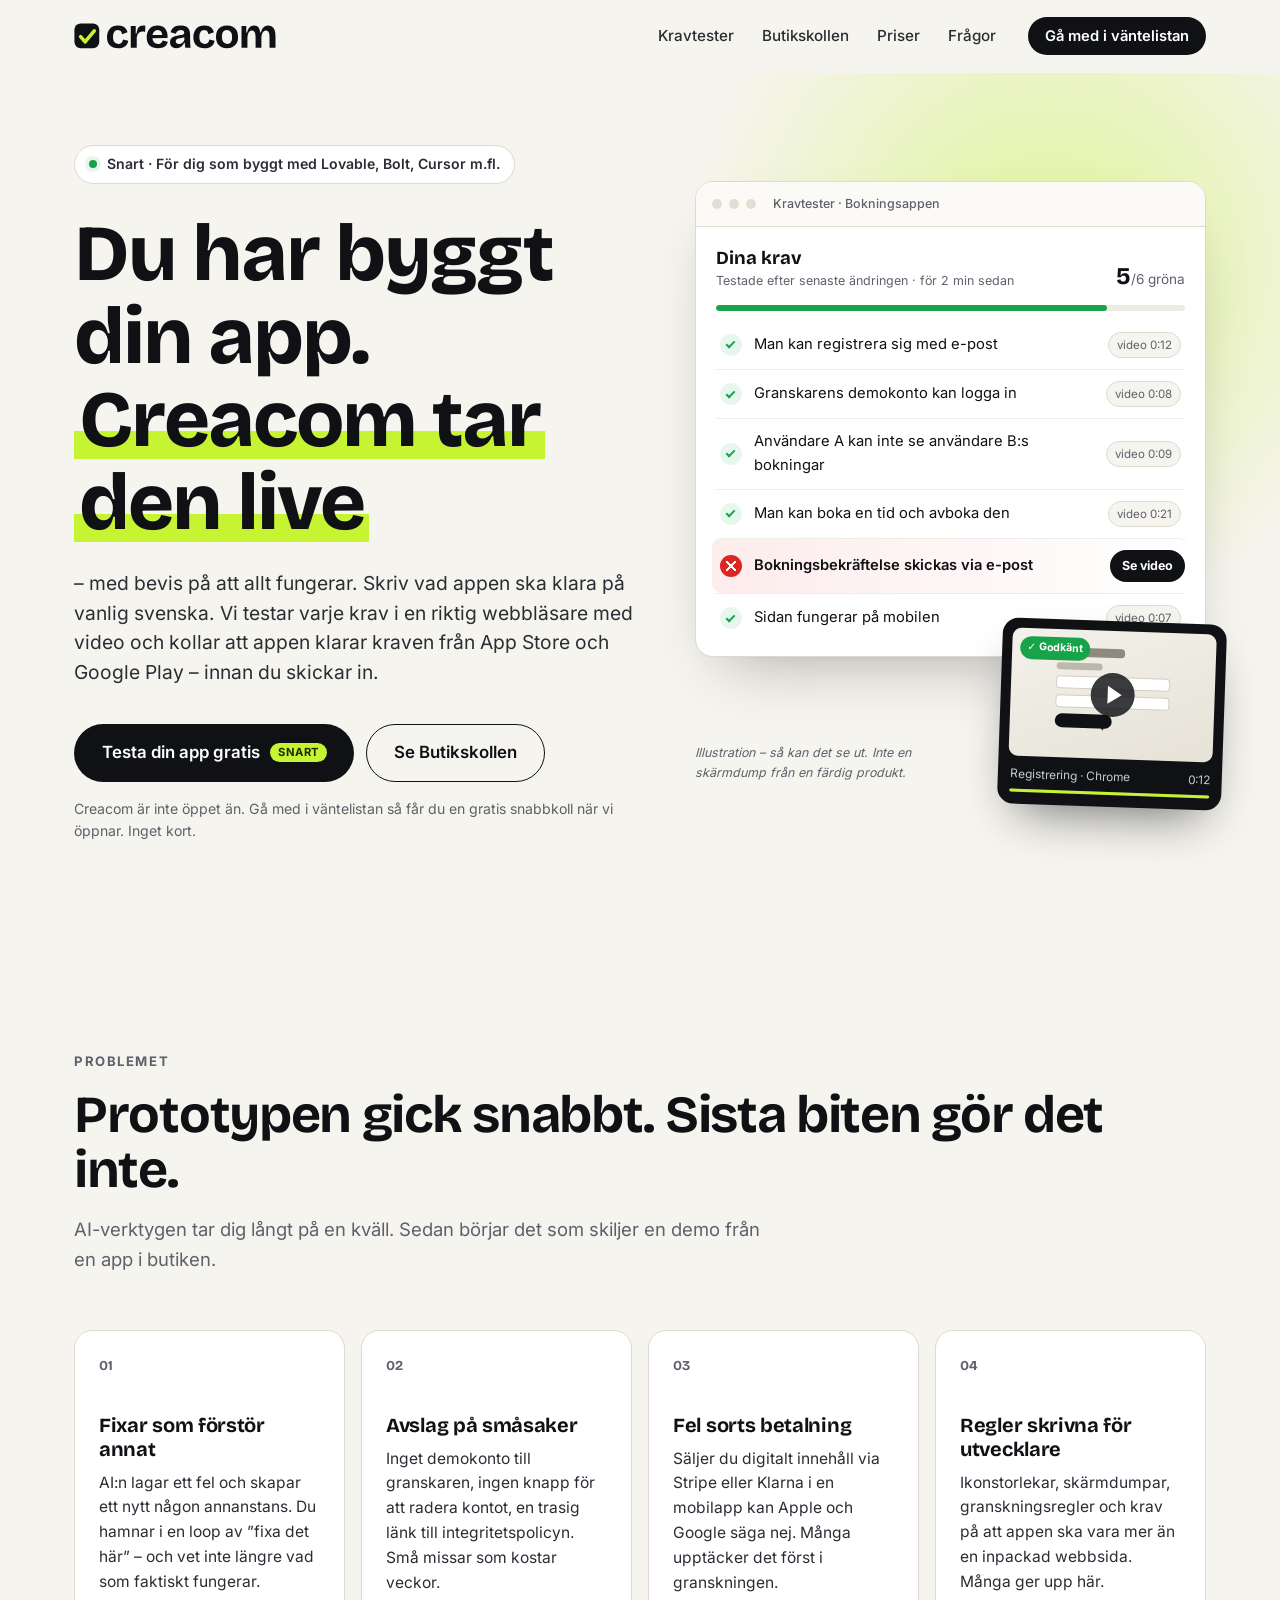
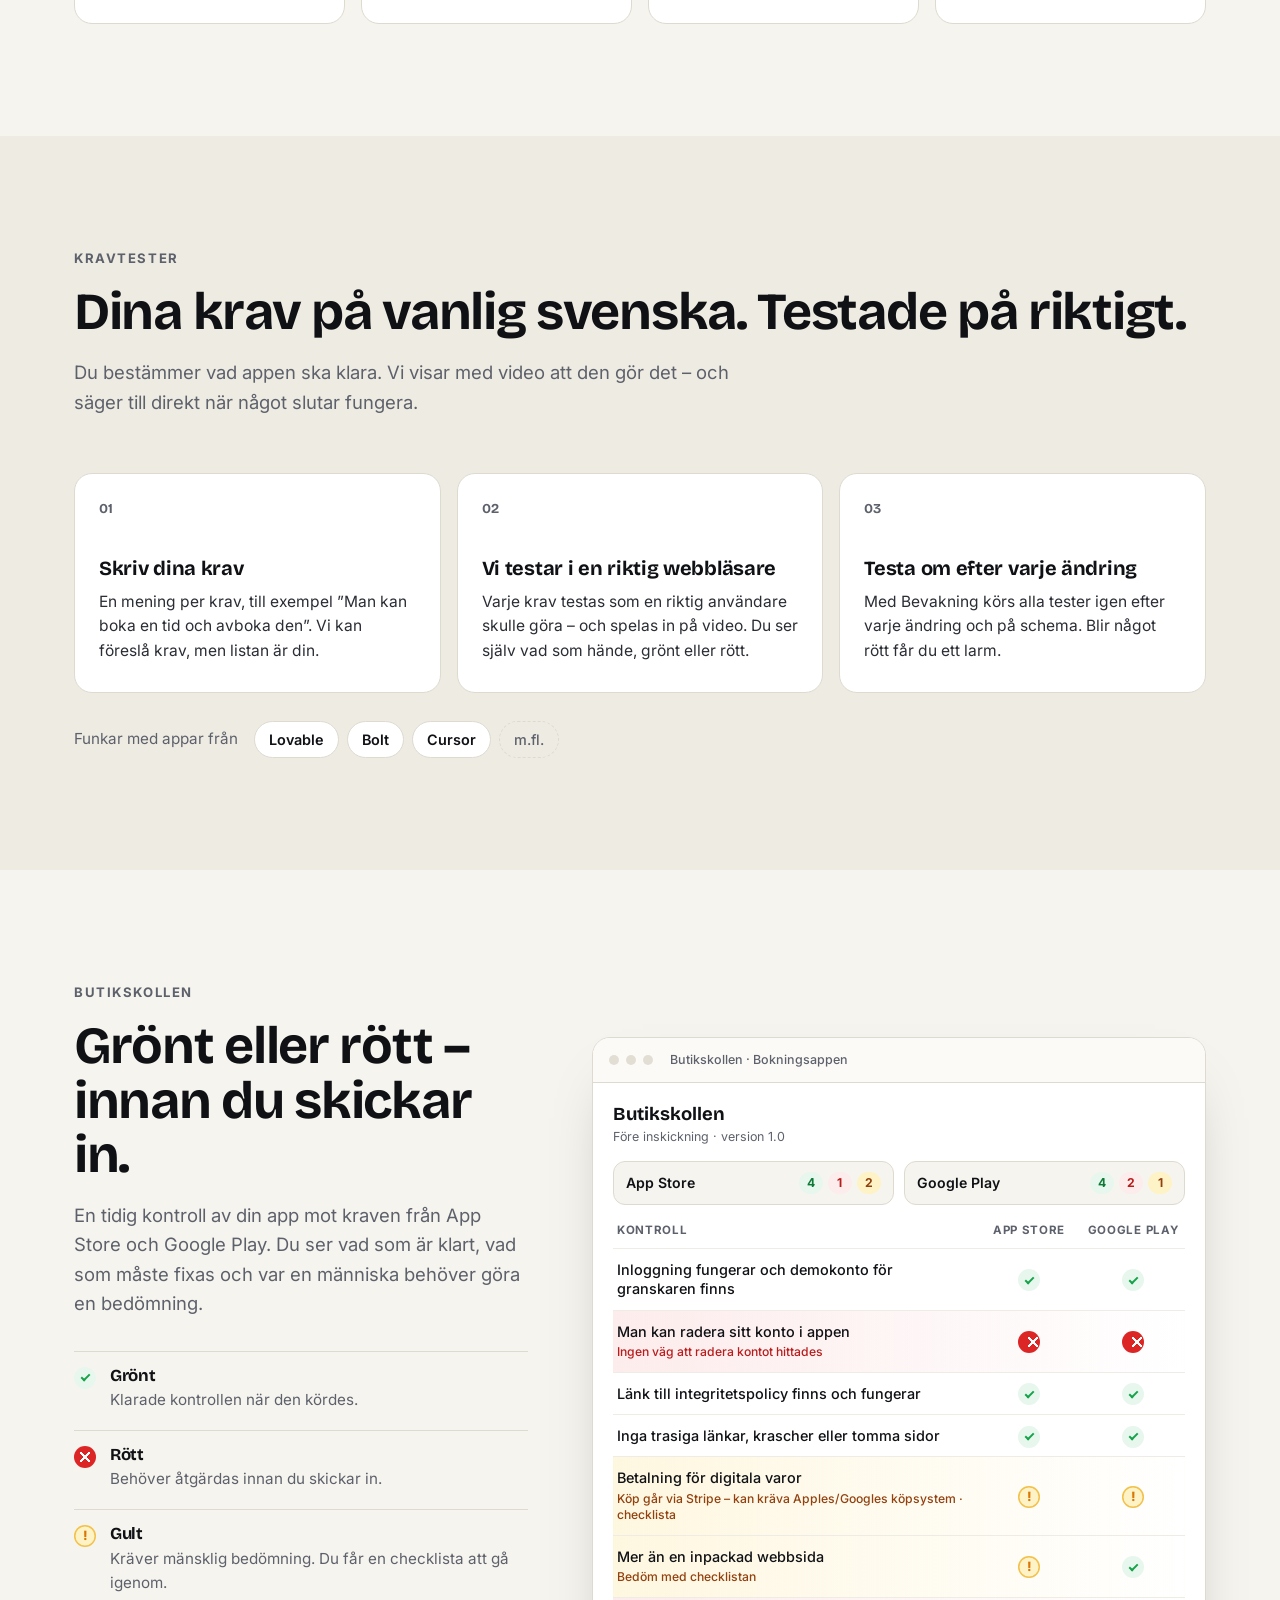
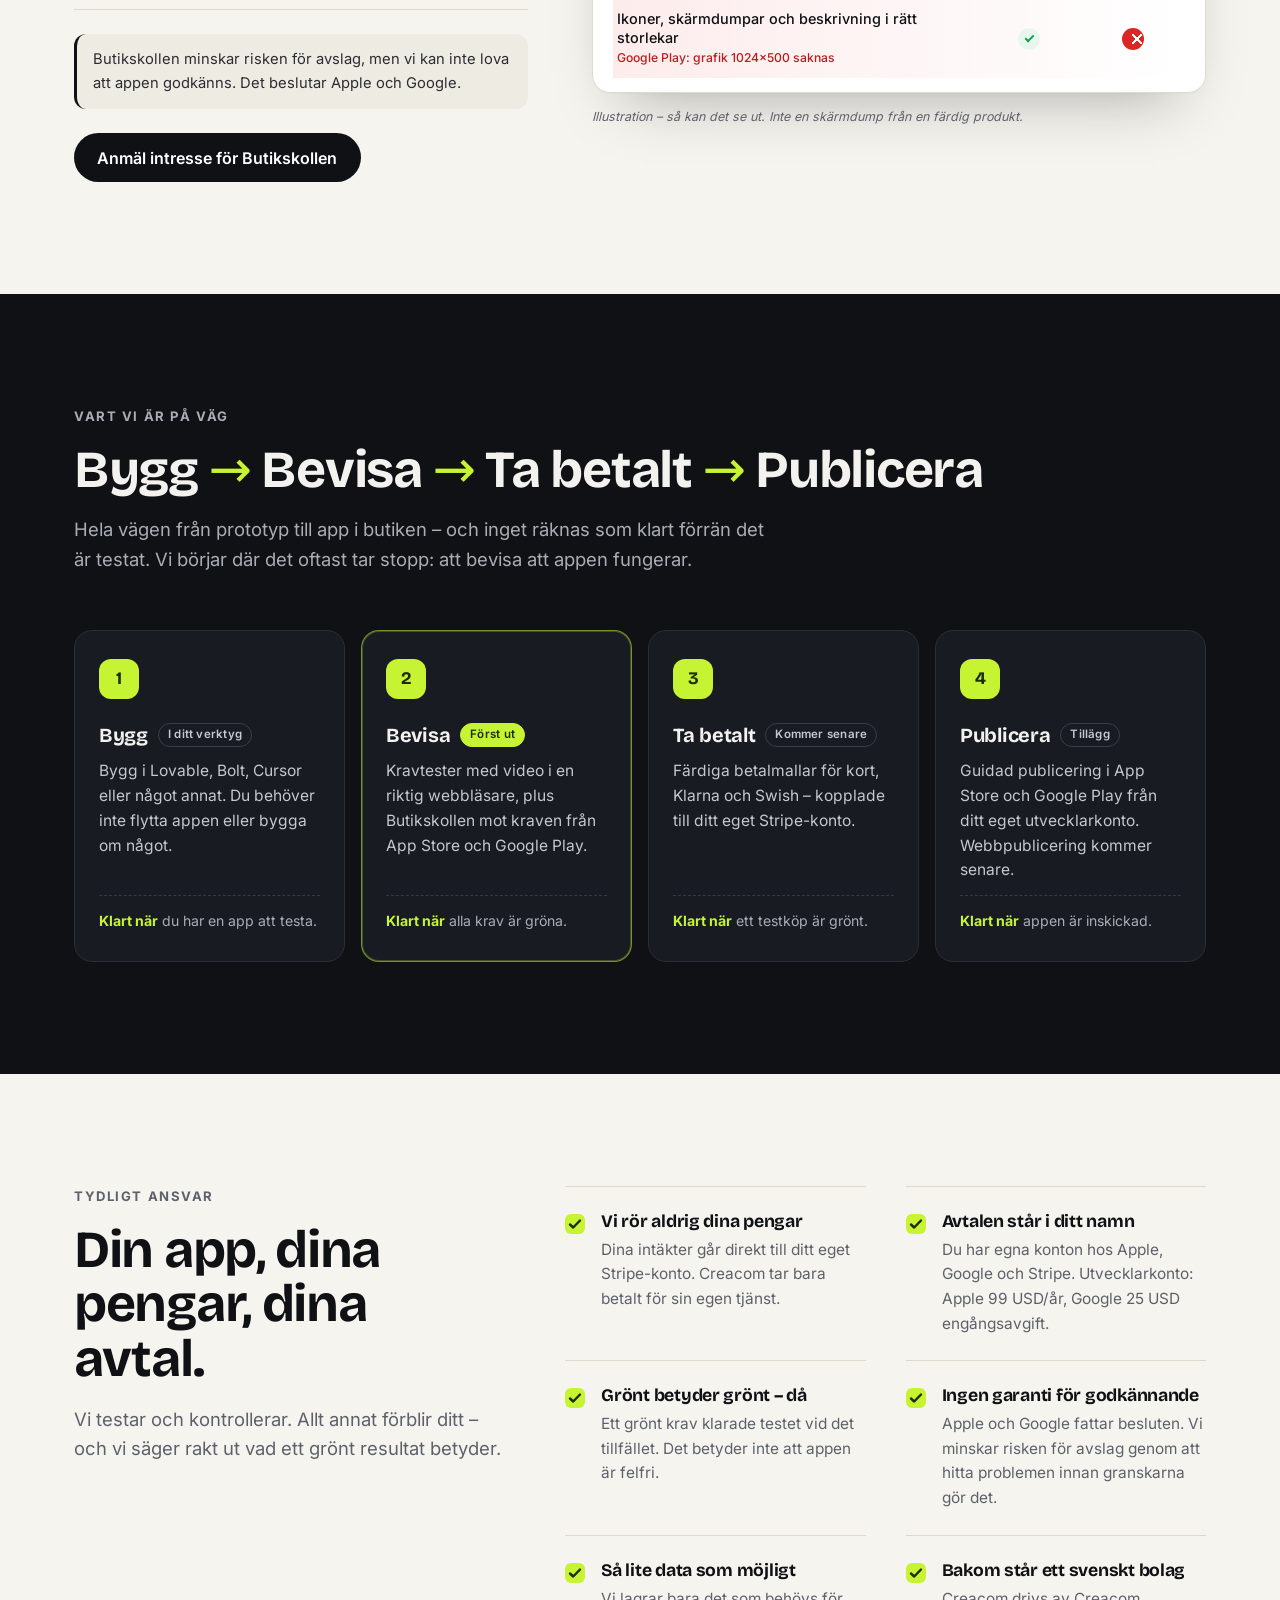
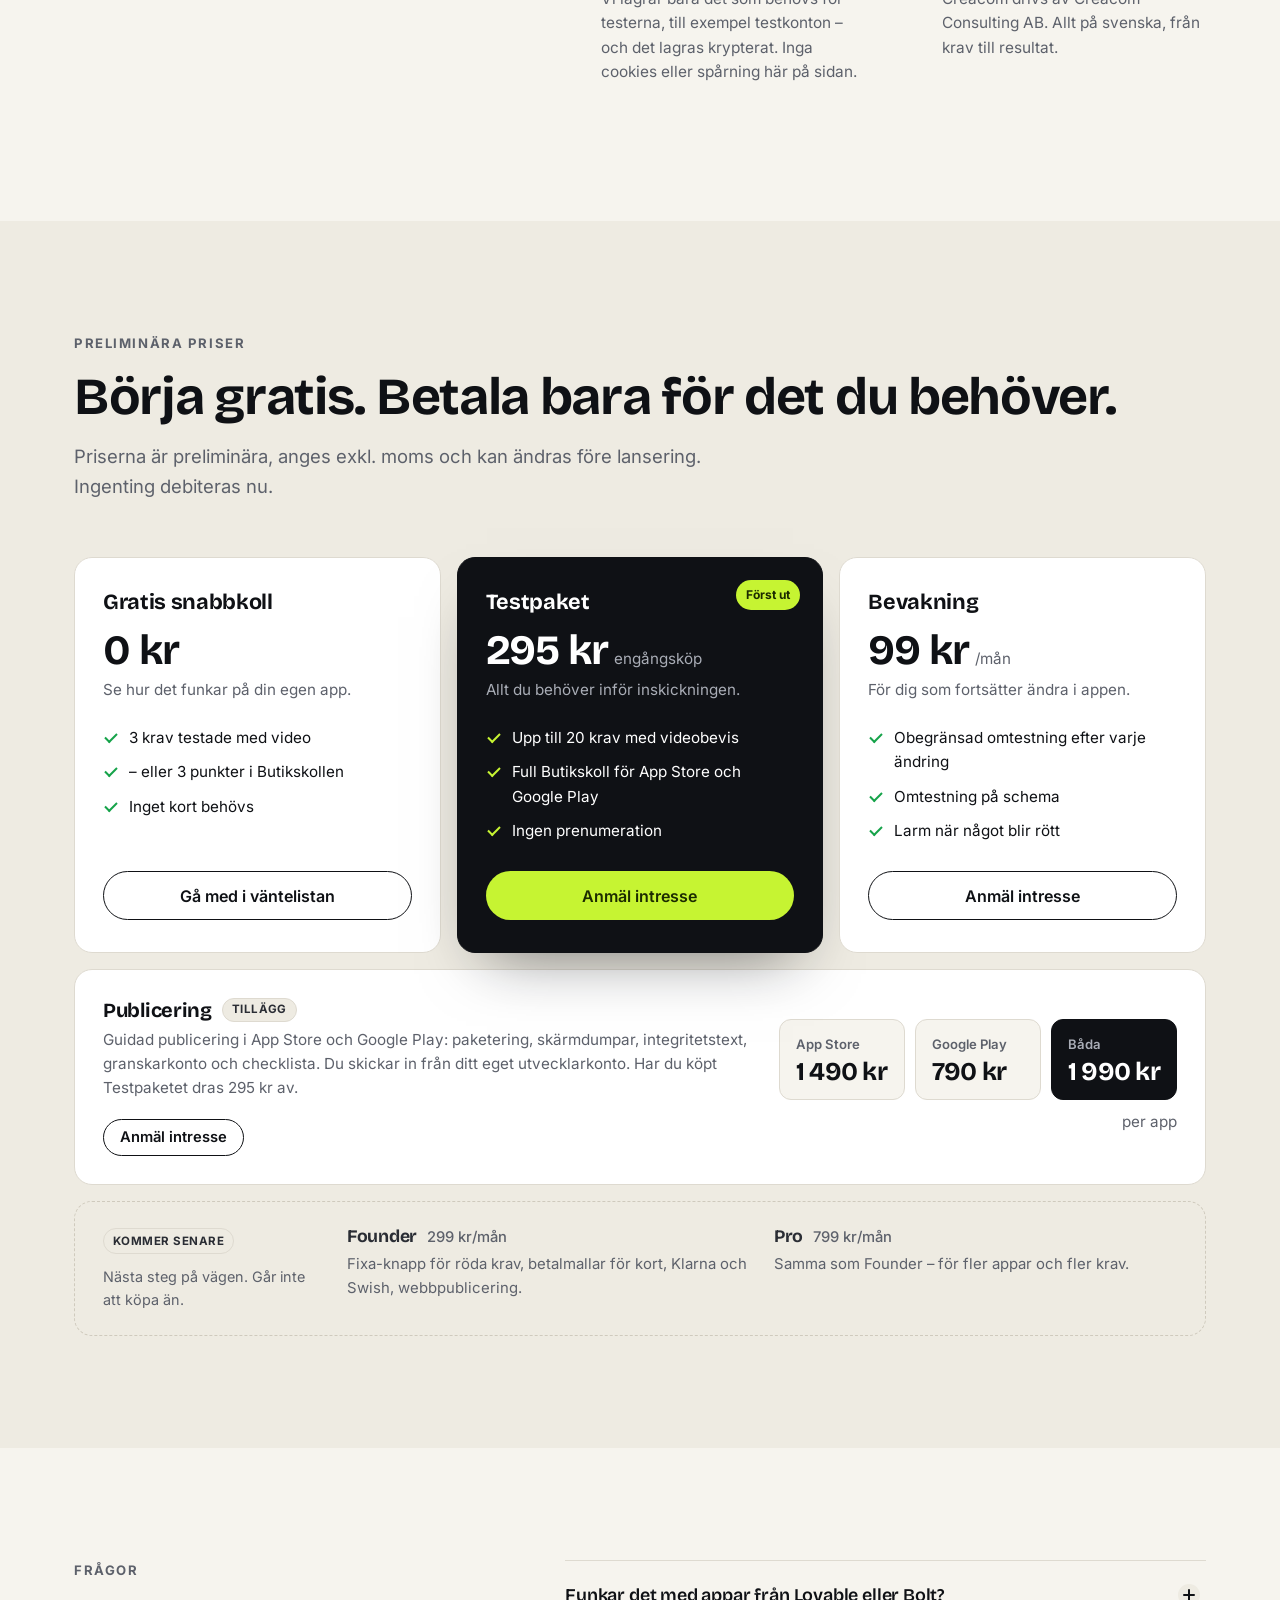
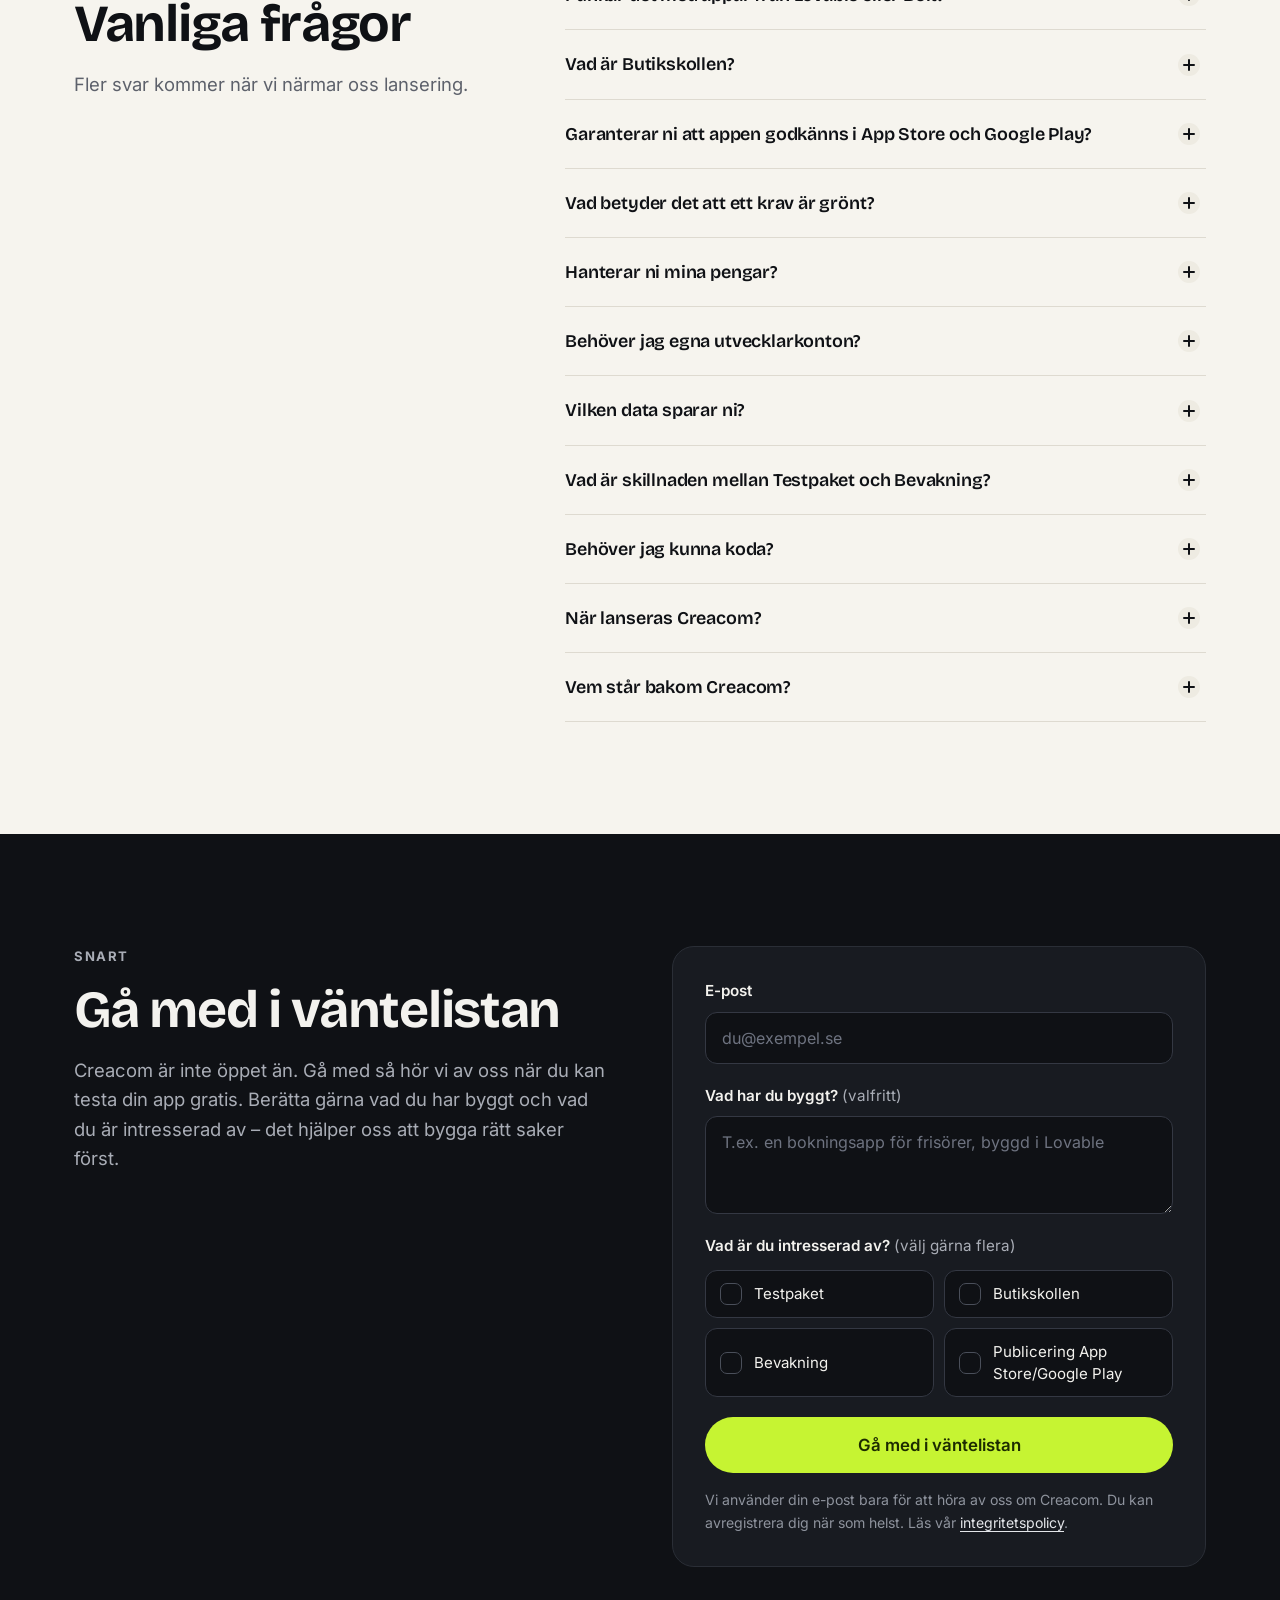
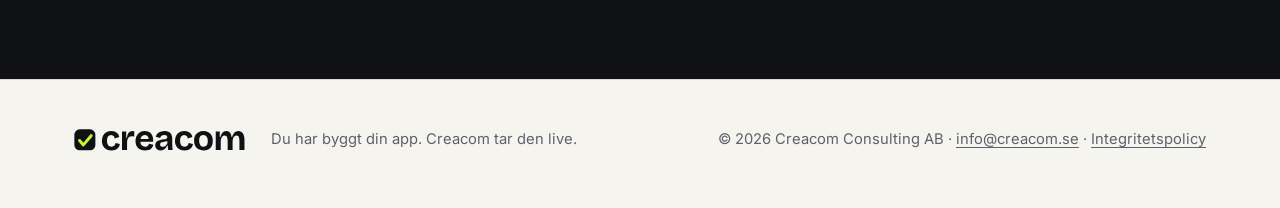
==== commit 3125b0b7: "Integritetspolicy, kontaktmejl och informationsrad vid väntelistan" ====
--- a/index.html
+++ b/index.html
@@ -261,7 +261,7 @@
       <li><h3>Avtalen står i ditt namn</h3><p>Du har egna konton hos Apple, Google och Stripe. Utvecklarkonto: Apple 99 USD/år, Google 25 USD engångsavgift.</p></li>
       <li><h3>Grönt betyder grönt – då</h3><p>Ett grönt krav klarade testet vid det tillfället. Det betyder inte att appen är felfri.</p></li>
       <li><h3>Ingen garanti för godkännande</h3><p>Apple och Google fattar besluten. Vi minskar risken för avslag genom att hitta problemen innan granskarna gör det.</p></li>
-      <li><h3>Så lite data som möjligt</h3><p>Vi lagrar bara det som behövs för testerna, till exempel testkonton – och det lagras krypterat.</p></li>
+      <li><h3>Så lite data som möjligt</h3><p>Vi lagrar bara det som behövs för testerna, till exempel testkonton – och det lagras krypterat. Inga cookies eller spårning här på sidan.</p></li>
       <li><h3>Bakom står ett svenskt bolag</h3><p>Creacom drivs av Creacom Consulting AB. Allt på svenska, från krav till resultat.</p></li>
     </ul>
   </div>
@@ -370,7 +370,7 @@
       </details>
       <details>
         <summary>Vilken data sparar ni?</summary>
-        <p>Bara det som behövs för testerna, till exempel testkonton. Det lagras krypterat.</p>
+        <p>På väntelistan sparar vi bara det du själv skickar in: din e-post, vad du har byggt (om du skriver det) och vilka tjänster du är intresserad av. Sidan använder inga cookies och ingen spårning. När tjänsten är igång lagrar vi bara det som behövs för testerna, till exempel testkonton, och det lagras krypterat. Läs mer i vår <a href="integritetspolicy.html">integritetspolicy</a>.</p>
       </details>
       <details>
         <summary>Vad är skillnaden mellan Testpaket och Bevakning?</summary>
@@ -421,7 +421,7 @@
       </fieldset>
       <input type="text" name="_gotcha" class="hp" tabindex="-1" autocomplete="off" aria-hidden="true">
       <button class="btn btn-lime btn-lg" type="submit">Gå med i väntelistan</button>
-      <p class="fine">Vi använder din e-post bara för att höra av oss om Creacom. Du kan avregistrera dig när du vill.</p>
+      <p class="fine consent">Vi använder din e-post bara för att höra av oss om Creacom. Du kan avregistrera dig när som helst. Läs vår <a href="integritetspolicy.html">integritetspolicy</a>.</p>
       <div class="status" id="form-status" role="status" aria-live="polite" tabindex="-1"></div>
     </form>
   </div>
@@ -432,8 +432,8 @@
   <div class="wrap footer-inner">
     <a class="brand" href="#top" aria-label="Creacom – till början"><svg class="logo" xmlns="http://www.w3.org/2000/svg" viewBox="-10 -598 4936.0 628" aria-hidden="true" focusable="false"><rect x="0" y="-588" width="600" height="600" rx="150" fill="#0F1115"/><path d="M150 -270.0 L258.0 -144.0 L480.0 -408.0" fill="none" stroke="#C6F432" stroke-width="86" stroke-linecap="round" stroke-linejoin="round"/><path transform="translate(750 0)" fill="currentColor" d="M308.3330078125 13.6666259765625Q240.3330078125 13.6666259765625 189.49981689453125 -6.0001220703125Q138.6666259765625 -25.6668701171875 105.16680908203125 -61.583587646484375Q71.6669921875 -97.50030517578125 54.33380126953125 -147.000244140625Q37.0006103515625 -196.50018310546875 37.0006103515625 -255.9998779296875Q37.0006103515625 -318.3330078125 54.66717529296875 -369.83294677734375Q72.333740234375 -421.3328857421875 106.08358764648438 -459.4162292480469Q139.83343505859375 -497.49957275390625 189.49993896484375 -518.2496032714844Q239.16644287109375 -538.9996337890625 304.16632080078125 -538.9996337890625Q368.332763671875 -538.9996337890625 415.5826721191406 -518.1663208007812Q462.83258056640625 -497.3330078125 492.83251953125 -459.5830383300781Q522.8324584960938 -421.83306884765625 532.9990234375 -371.6663818359375L399.50091552734375 -328.00048828125Q396.6676025390625 -359.6669921875 383.4175720214844 -381.9171447753906Q370.16754150390625 -404.16729736328125 347.7506408691406 -415.4175109863281Q325.333740234375 -426.667724609375 296.9998779296875 -426.667724609375Q268.6661376953125 -426.667724609375 247.41586303710938 -415.4175720214844Q226.16558837890625 -404.16741943359375 211.83209228515625 -382.50054931640625Q197.49859619140625 -360.83367919921875 189.91519165039062 -330.4167785644531Q182.331787109375 -299.9998779296875 182.331787109375 -261.6663818359375Q182.331787109375 -207.666259765625 196.58187866210938 -170.24935913085938Q210.83197021484375 -132.83245849609375 239.41555786132812 -113.24893188476562Q267.9991455078125 -93.6654052734375 309.9996337890625 -93.6654052734375Q349.6663818359375 -93.6654052734375 373.49993896484375 -109.33203125Q397.33349609375 -124.9986572265625 409.0837097167969 -149.1654052734375Q420.83392333984375 -173.3321533203125 423.6673583984375 -199.6658935546875L549.332275390625 -171.83294677734375Q544.4988403320312 -133.332763671875 528.2487487792969 -99.1661376953125Q511.9986572265625 -64.99951171875 482.33203125 -39.66632080078125Q452.6654052734375 -14.3331298828125 409.9156188964844 -0.333251953125Q367.16583251953125 13.6666259765625 308.3330078125 13.6666259765625ZM611.1671752929688 0.0V-253.667724609375V-525.3330078125H730.9990234375L730.9986572265625 -345.9996337890625H750.1652221679688Q757.665283203125 -413.16595458984375 777.0819396972656 -455.0826721191406Q796.4985961914062 -496.9993896484375 831.831787109375 -517.2495422363281Q867.1649780273438 -537.4996948242188 919.1647338867188 -537.4996948242188Q927.8314819335938 -537.4996948242188 938.5815734863281 -536.7496643066406Q949.3316650390625 -535.9996337890625 963.1651000976562 -533.1661987304688L957.4984741210938 -380.16851806640625Q941.8318481445312 -387.66845703125 924.165283203125 -390.2518005371094Q906.4987182617188 -392.83514404296875 892.6654052734375 -392.83514404296875Q853.4987182617188 -392.83514404296875 825.0820617675781 -375.3348388671875Q796.6654052734375 -357.83453369140625 779.4986572265625 -323.83416748046875Q762.3319091796875 -289.83380126953125 755.4983520507812 -241.3336181640625V0.0ZM1268.9996337890625 13.6666259765625Q1204.1664428710938 13.6666259765625 1153.4999389648438 -4.083404541015625Q1102.8334350585938 -21.83343505859375 1067.500244140625 -56.0001220703125Q1032.1670532226562 -90.16680908203125 1014.00048828125 -139.75009155273438Q995.8339233398438 -189.3333740234375 995.8339233398438 -252.9998779296875Q995.8339233398438 -315.49981689453125 1013.7505187988281 -367.999755859375Q1031.6671142578125 -420.49969482421875 1065.1669921875 -458.8330078125Q1098.6668701171875 -497.16632080078125 1147.8333740234375 -518.0829772949219Q1196.9998779296875 -538.9996337890625 1258.6663818359375 -538.9996337890625Q1319.666015625 -538.9996337890625 1366.4991455078125 -519.3330688476562Q1413.332275390625 -499.66650390625 1444.2488708496094 -460.83331298828125Q1475.1654663085938 -422.0001220703125 1490.1654663085938 -365.500244140625Q1505.1654663085938 -309.0003662109375 1500.8322143554688 -235.333740234375L1089.665771484375 -232.333740234375V-310.83306884765625L1417.8333129882812 -313.83306884765625L1367.3341064453125 -274.16632080078125Q1373.8340454101562 -327.50006103515625 1359.9172668457031 -361.4170227050781Q1346.00048828125 -395.333984375 1319.2502746582031 -411.4175109863281Q1292.5000610351562 -427.50103759765625 1260.1663208007812 -427.50103759765625Q1222.3326416015625 -427.50103759765625 1193.9157409667969 -407.2508850097656Q1165.4988403320312 -387.000732421875 1149.4987182617188 -348.7504577636719Q1133.4985961914062 -310.50018310546875 1133.4985961914062 -255.49981689453125Q1133.4985961914062 -170.99951171875 1170.3320922851562 -131.08248901367188Q1207.1655883789062 -91.16546630859375 1268.4996948242188 -91.16546630859375Q1296.8331909179688 -91.16546630859375 1316.1666870117188 -98.66546630859375Q1335.5001831054688 -106.16546630859375 1348.2503356933594 -118.16552734375Q1361.00048828125 -130.16558837890625 1368.5839538574219 -145.16571044921875Q1376.1674194335938 -160.16583251953125 1380.66748046875 -175.16607666015625L1505.4989624023438 -147.999755859375Q1496.9989013671875 -111.16644287109375 1479.4155578613281 -81.58316040039062Q1461.8322143554688 -51.9998779296875 1432.832275390625 -30.416595458984375Q1403.8323364257812 -8.83331298828125 1363.6658325195312 2.416656494140625Q1323.4993286132812 13.6666259765625 1268.9996337890625 13.6666259765625ZM1709.1670532226562 13.6666259765625Q1665.5004272460938 13.6666259765625 1631.5004272460938 -3.5Q1597.5004272460938 -20.6666259765625 1578.333740234375 -53.99993896484375Q1559.1670532226562 -87.333251953125 1559.1670532226562 -135.6666259765625Q1559.1670532226562 -178.6663818359375 1575.5835876464844 -207.8330078125Q1592.0001220703125 -236.9996337890625 1624.2499694824219 -255.08303833007812Q1656.4998168945312 -273.16644287109375 1703.0830993652344 -285.16650390625Q1749.6663818359375 -297.16656494140625 1810.8331909179688 -305.9998779296875Q1841.666748046875 -310.9998779296875 1862.0835266113281 -315.66656494140625Q1882.5003051757812 -320.333251953125 1892.7503356933594 -330.6666259765625Q1903.0003662109375 -341.0 1903.0003662109375 -361.16680908203125Q1903.0003662109375 -389.16717529296875 1883.0834655761719 -409.2507629394531Q1863.1665649414062 -429.3343505859375 1819.1660766601562 -429.3343505859375Q1790.8327026367188 -429.3343505859375 1766.5824890136719 -419.3343505859375Q1742.332275390625 -409.3343505859375 1724.7487487792969 -389.16754150390625Q1707.1652221679688 -369.000732421875 1699.4985961914062 -338.3336181640625L1572.1670532226562 -376.83319091796875Q1583.6668701171875 -417.3330078125 1605.9167175292969 -447.7496032714844Q1628.1665649414062 -478.16619873046875 1660.0830993652344 -498.7495422363281Q1691.9996337890625 -519.3328857421875 1733.6661987304688 -529.166259765625Q1775.332763671875 -538.9996337890625 1822.8327026367188 -538.9996337890625Q1899.332275390625 -538.9996337890625 1947.9987182617188 -514.4164123535156Q1996.6651611328125 -489.83319091796875 2020.4150695800781 -438.33343505859375Q2044.1649780273438 -386.83367919921875 2044.1649780273438 -306.000732421875V-216.6663818359375Q2044.1649780273438 -181.83319091796875 2045.6649780273438 -145.33319091796875Q2047.1649780273438 -108.83319091796875 2049.748321533203 -72.24984741210938Q2052.3316650390625 -35.66650390625 2056.1649780273438 0.0H1928.666748046875Q1924.8334350585938 -25.16693115234375 1921.2501525878906 -57.583587646484375Q1917.6668701171875 -90.000244140625 1915.8335571289062 -123.6668701171875H1898.5004272460938Q1884.333740234375 -85.83355712890625 1858.1671142578125 -54.083526611328125Q1832.00048828125 -22.33349609375 1794.5838317871094 -4.33343505859375Q1757.1671752929688 13.6666259765625 1709.1670532226562 13.6666259765625ZM1770.6656494140625 -90.16546630859375Q1789.4990844726562 -90.16546630859375 1809.0825500488281 -96.8321533203125Q1828.666015625 -103.49884033203125 1847.0828552246094 -116.08230590820312Q1865.4996948242188 -128.665771484375 1880.9998779296875 -147.74935913085938Q1896.5000610351562 -166.83294677734375 1905.6669921875 -190.50006103515625L1904.0003662109375 -274.83404541015625L1927.5005493164062 -269.83404541015625Q1909.1672973632812 -256.83392333984375 1885.2505187988281 -249.50054931640625Q1861.333740234375 -242.16717529296875 1835.7501525878906 -238.00048828125Q1810.1665649414062 -233.83380126953125 1785.2496032714844 -229.00042724609375Q1760.3326416015625 -224.16705322265625 1740.5823669433594 -216.3336181640625Q1720.8320922851562 -208.50018310546875 1709.3319091796875 -194.74996948242188Q1697.8317260742188 -180.999755859375 1697.8317260742188 -156.9993896484375Q1697.8317260742188 -125.9990234375 1718.1652221679688 -108.08224487304688Q1738.4987182617188 -90.16546630859375 1770.6656494140625 -90.16546630859375ZM2394.3330078125 13.6666259765625Q2326.3330078125 13.6666259765625 2275.4998168945312 -6.0001220703125Q2224.6666259765625 -25.6668701171875 2191.1668090820312 -61.583587646484375Q2157.6669921875 -97.50030517578125 2140.3338012695312 -147.000244140625Q2123.0006103515625 -196.50018310546875 2123.0006103515625 -255.9998779296875Q2123.0006103515625 -318.3330078125 2140.6671752929688 -369.83294677734375Q2158.333740234375 -421.3328857421875 2192.0835876464844 -459.4162292480469Q2225.8334350585938 -497.49957275390625 2275.4999389648438 -518.2496032714844Q2325.1664428710938 -538.9996337890625 2390.1663208007812 -538.9996337890625Q2454.332763671875 -538.9996337890625 2501.5826721191406 -518.1663208007812Q2548.8325805664062 -497.3330078125 2578.83251953125 -459.5830383300781Q2608.8324584960938 -421.83306884765625 2618.9990234375 -371.6663818359375L2485.5009155273438 -328.00048828125Q2482.6676025390625 -359.6669921875 2469.4175720214844 -381.9171447753906Q2456.1675415039062 -404.16729736328125 2433.7506408691406 -415.4175109863281Q2411.333740234375 -426.667724609375 2382.9998779296875 -426.667724609375Q2354.6661376953125 -426.667724609375 2333.4158630371094 -415.4175720214844Q2312.1655883789062 -404.16741943359375 2297.8320922851562 -382.50054931640625Q2283.4985961914062 -360.83367919921875 2275.9151916503906 -330.4167785644531Q2268.331787109375 -299.9998779296875 2268.331787109375 -261.6663818359375Q2268.331787109375 -207.666259765625 2282.5818786621094 -170.24935913085938Q2296.8319702148438 -132.83245849609375 2325.415557861328 -113.24893188476562Q2353.9991455078125 -93.6654052734375 2395.9996337890625 -93.6654052734375Q2435.6663818359375 -93.6654052734375 2459.4999389648438 -109.33203125Q2483.33349609375 -124.9986572265625 2495.083709716797 -149.1654052734375Q2506.8339233398438 -173.3321533203125 2509.6673583984375 -199.6658935546875L2635.332275390625 -171.83294677734375Q2630.4988403320312 -133.332763671875 2614.248748779297 -99.1661376953125Q2597.9986572265625 -64.99951171875 2568.33203125 -39.66632080078125Q2538.6654052734375 -14.3331298828125 2495.9156188964844 -0.333251953125Q2453.1658325195312 13.6666259765625 2394.3330078125 13.6666259765625ZM2934.9998779296875 13.6666259765625Q2856.666748046875 13.6666259765625 2796.4169006347656 -17.666748046875Q2736.1670532226562 -49.0001220703125 2702.00048828125 -110.75009155273438Q2667.8339233398438 -172.50006103515625 2667.8339233398438 -263.9998779296875Q2667.8339233398438 -356.3331298828125 2702.417205810547 -417.33306884765625Q2737.00048828125 -478.3330078125 2797.5836486816406 -508.66632080078125Q2858.1668090820312 -538.9996337890625 2935.4998168945312 -538.9996337890625Q3013.1661987304688 -538.9996337890625 3073.8327026367188 -507.9162902832031Q3134.4992065429688 -476.83294677734375 3168.9991455078125 -415.4996337890625Q3203.4990844726562 -354.16632080078125 3203.4990844726562 -262.16644287109375Q3203.4990844726562 -168.6666259765625 3168.33251953125 -107.16668701171875Q3133.1659545898438 -45.666748046875 3072.1661376953125 -16.00006103515625Q3011.1663208007812 13.6666259765625 2934.9998779296875 13.6666259765625ZM2939.66650390625 -92.83209228515625Q2978.6668701171875 -92.83209228515625 3005.250518798828 -110.99896240234375Q3031.8341674804688 -129.16583251953125 3045.5010375976562 -165.49945068359375Q3059.1679077148438 -201.83306884765625 3059.1679077148438 -254.0Q3059.1679077148438 -309.000244140625 3044.5843811035156 -347.50048828125Q3030.0008544921875 -386.000732421875 3001.8338623046875 -406.7508850097656Q2973.6668701171875 -427.50103759765625 2930.9998779296875 -427.50103759765625Q2893.99951171875 -427.50103759765625 2866.9158630371094 -409.5841979980469Q2839.8322143554688 -391.6673583984375 2826.082000732422 -355.5837707519531Q2812.331787109375 -319.50018310546875 2812.331787109375 -265.9998779296875Q2812.331787109375 -180.99951171875 2846.16552734375 -136.91580200195312Q2879.999267578125 -92.83209228515625 2939.66650390625 -92.83209228515625ZM3286.1671752929688 0.0V-335.83270263671875V-525.3330078125H3401.8324584960938L3401.1654663085938 -368.16607666015625H3420.1653442382812Q3433.9986572265625 -425.49945068359375 3456.8319702148438 -463.49951171875Q3479.665283203125 -501.49957275390625 3512.4985961914062 -520.2496032714844Q3545.3319091796875 -538.9996337890625 3588.8318481445312 -538.9996337890625Q3635.665283203125 -538.9996337890625 3666.4986572265625 -518.3328247070312Q3697.33203125 -497.666015625 3714.7486267089844 -459.66595458984375Q3732.1652221679688 -421.6658935546875 3736.8317260742188 -368.83282470703125H3753.4983520507812Q3768.33154296875 -426.9993896484375 3793.414764404297 -464.9161071777344Q3818.4979858398438 -502.83282470703125 3854.1646118164062 -520.9162292480469Q3889.8312377929688 -538.9996337890625 3932.1646118164062 -538.9996337890625Q3975.8311157226562 -538.9996337890625 4008.4976806640625 -521.8330078125Q4041.1642456054688 -504.6663818359375 4063.247528076172 -470.99981689453125Q4085.330810546875 -437.333251953125 4096.164123535156 -387.166748046875Q4106.9974365234375 -337.000244140625 4106.9974365234375 -271.00048828125V0.0H3962.666259765625V-253.16741943359375Q3962.666259765625 -307.6676025390625 3953.5828552246094 -343.667724609375Q3944.4994506835938 -379.6678466796875 3925.5826721191406 -397.66790771484375Q3906.6658935546875 -415.66796875 3877.665771484375 -415.66796875Q3844.1655883789062 -415.66796875 3819.9987182617188 -393.5845031738281Q3795.8318481445312 -371.50103759765625 3782.1649780273438 -332.00079345703125Q3768.4981079101562 -292.50054931640625 3767.1646118164062 -242.83355712890625V0.0H3626.1666870117188V-248.50054931640625Q3626.1666870117188 -305.3341064453125 3616.3333129882812 -341.83428955078125Q3606.4999389648438 -378.33447265625 3587.16650390625 -397.001220703125Q3567.8330688476562 -415.66796875 3538.4995727539062 -415.66796875Q3504.4993286132812 -415.66796875 3480.665771484375 -393.16778564453125Q3456.8322143554688 -370.6676025390625 3443.9153747558594 -330.833984375Q3430.99853515625 -291.0003662109375 3429.6650390625 -241.83343505859375V0.0Z"/></svg></a>
     <p>Du har byggt din app. Creacom tar den live.</p>
-    <!-- KONTAKT: sätt CONTACT_EMAIL i assets/app.js så visas en mejllänk här. Ingen adress är ifylld än. -->
-    <p class="footer-meta">© 2026 Creacom Consulting AB<span class="contact" id="contact" hidden> · <a id="contact-link" href="#"></a></span></p>
+    <!-- KONTAKT: statisk reservlänk (syns utan JS). Samma adress som CONTACT_EMAIL i assets/app.js – ändra båda om adressen byts. -->
+    <p class="footer-meta">© 2026 Creacom Consulting AB<span class="contact" id="contact"> · <a id="contact-link" href="mailto:info@creacom.se" data-contact-email>info@creacom.se</a></span> · <a href="integritetspolicy.html">Integritetspolicy</a></p>
   </div>
 </footer>
 </body>
--- a/assets/styles.css
+++ b/assets/styles.css
@@ -343,3 +343,34 @@
   .note{font-size:.9rem}
 }
 section[id]{scroll-margin-top:72px}
+
+/* Waitlist consent line */
+.wl-form .consent a{color:#E4E6EA;text-underline-offset:3px}
+.wl-form .consent a:hover{color:var(--lime)}
+.footer-meta a{text-underline-offset:3px}
+.footer-meta a:hover{color:var(--ink)}
+.faq details p a{text-underline-offset:3px}
+
+/* Legal page (integritetspolicy.html) */
+.legal{padding:72px 0 112px}
+.legal-inner{max-width:760px}
+.legal h1{font-size:clamp(2.4rem,5vw,3.6rem)}
+.legal .updated{font-size:.92rem;color:var(--muted);margin-top:16px}
+.legal .section-lede{margin-top:24px}
+.legal-summary{margin-top:40px;background:var(--card);border:1px solid var(--line);border-radius:var(--radius);padding:24px 28px}
+.legal-summary h2{font-size:1.15rem;letter-spacing:-.01em}
+.legal-summary ul{margin:12px 0 0;padding-left:1.2em;display:grid;gap:6px;color:var(--ink-2);font-size:.97rem}
+.legal-body h2{font-size:1.5rem;letter-spacing:-.015em;margin:48px 0 12px;padding-top:28px;border-top:1px solid var(--line)}
+.legal-body p,.legal-body li{color:var(--ink-2)}
+.legal-body p+p{margin-top:12px}
+.legal-body ul{margin:12px 0 0;padding-left:1.2em;display:grid;gap:8px}
+.legal-body li::marker{color:var(--muted)}
+.legal-body a,.legal-summary a{text-underline-offset:3px}
+.legal-body strong{color:var(--ink)}
+.legal-back{margin-top:56px}
+@media (max-width:600px){
+  .legal{padding:40px 0 80px}
+  .legal-summary{padding:20px}
+  .legal-body h2{font-size:1.3rem;margin-top:36px;padding-top:24px}
+}
+.legal-body ul+p{margin-top:14px}
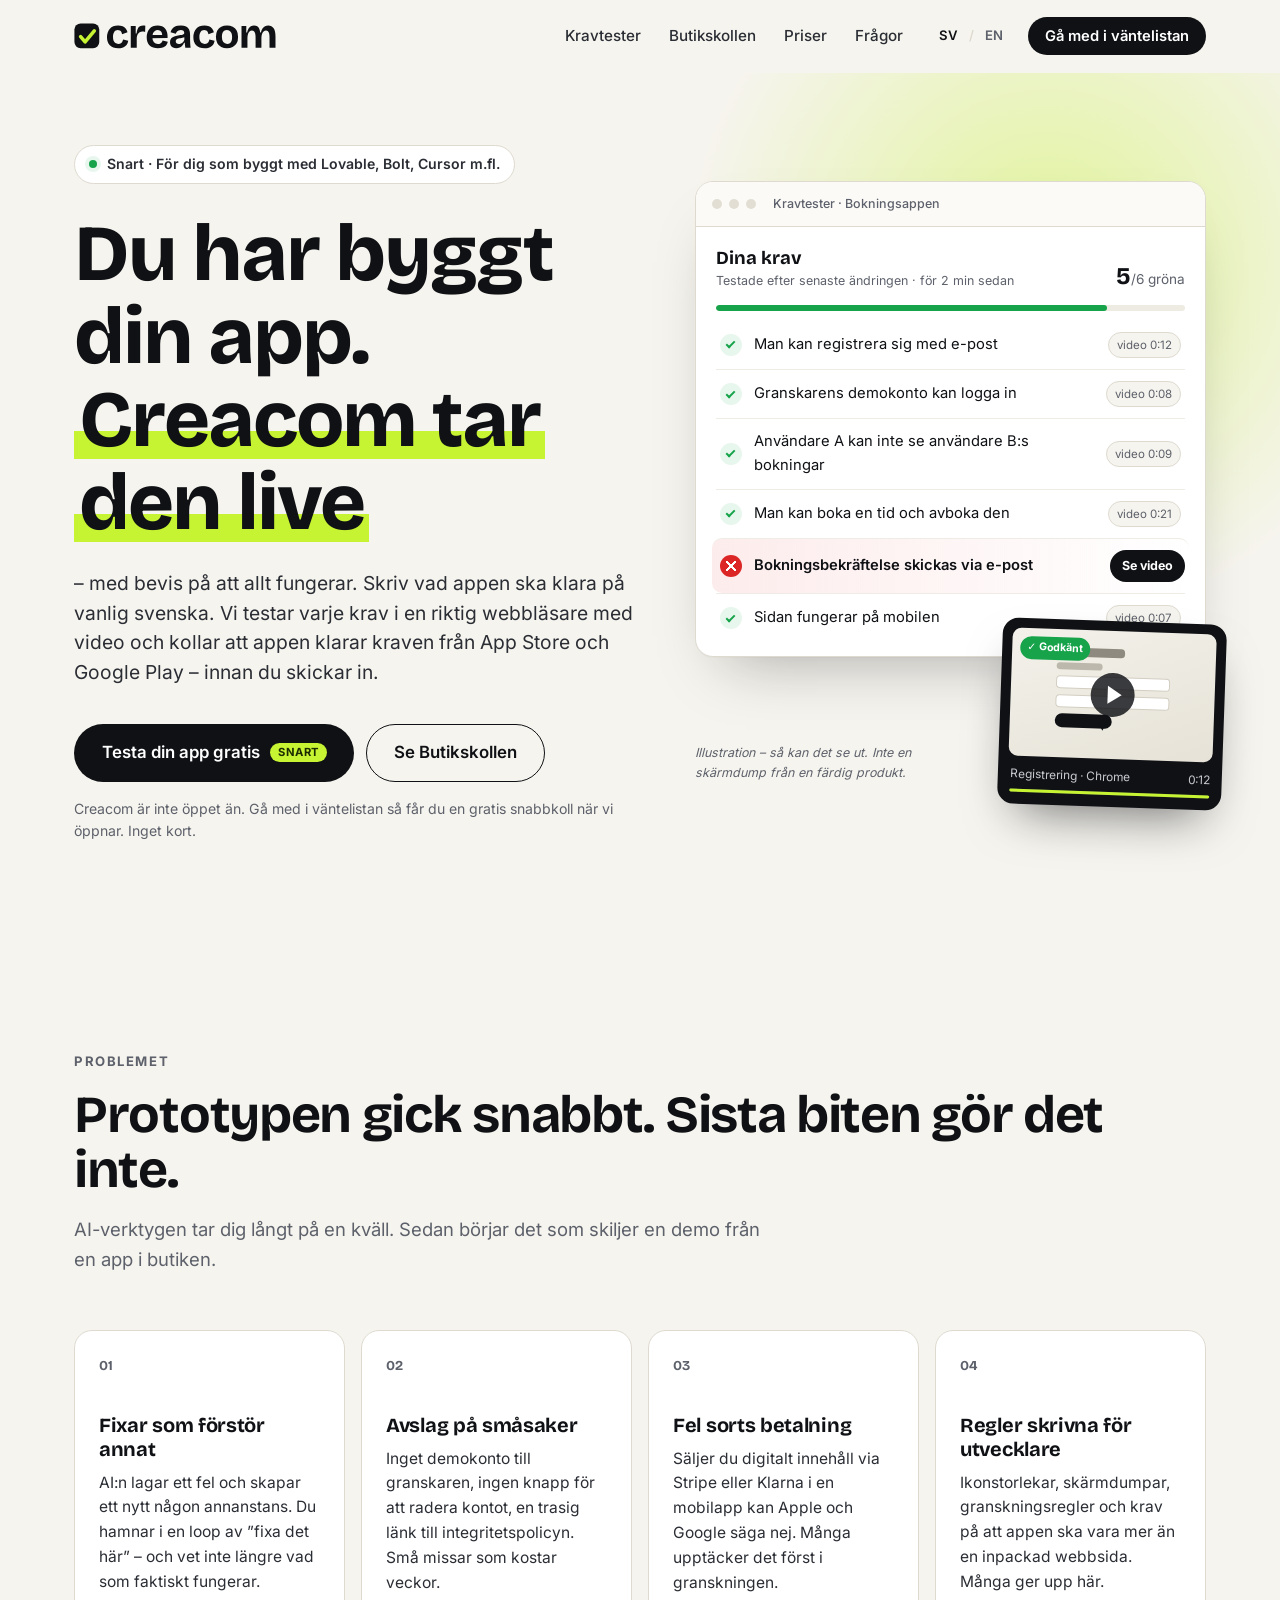
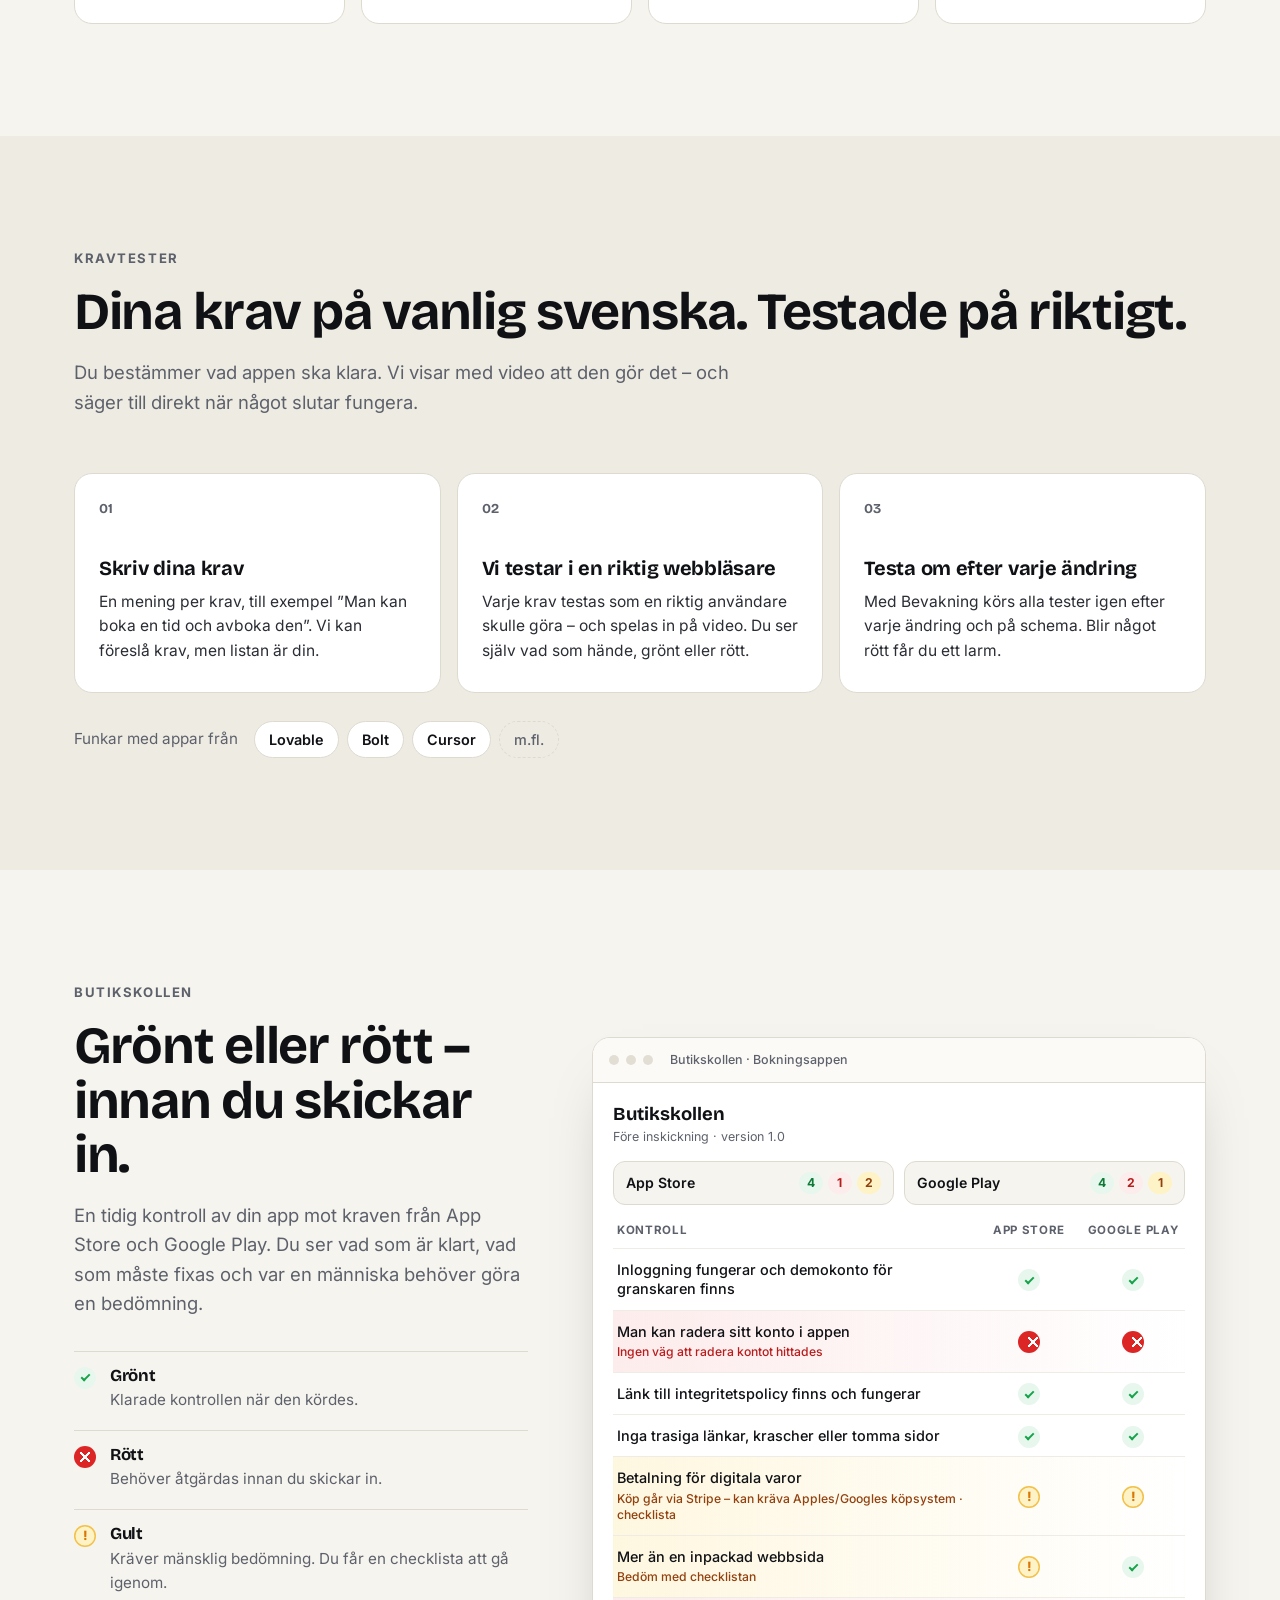
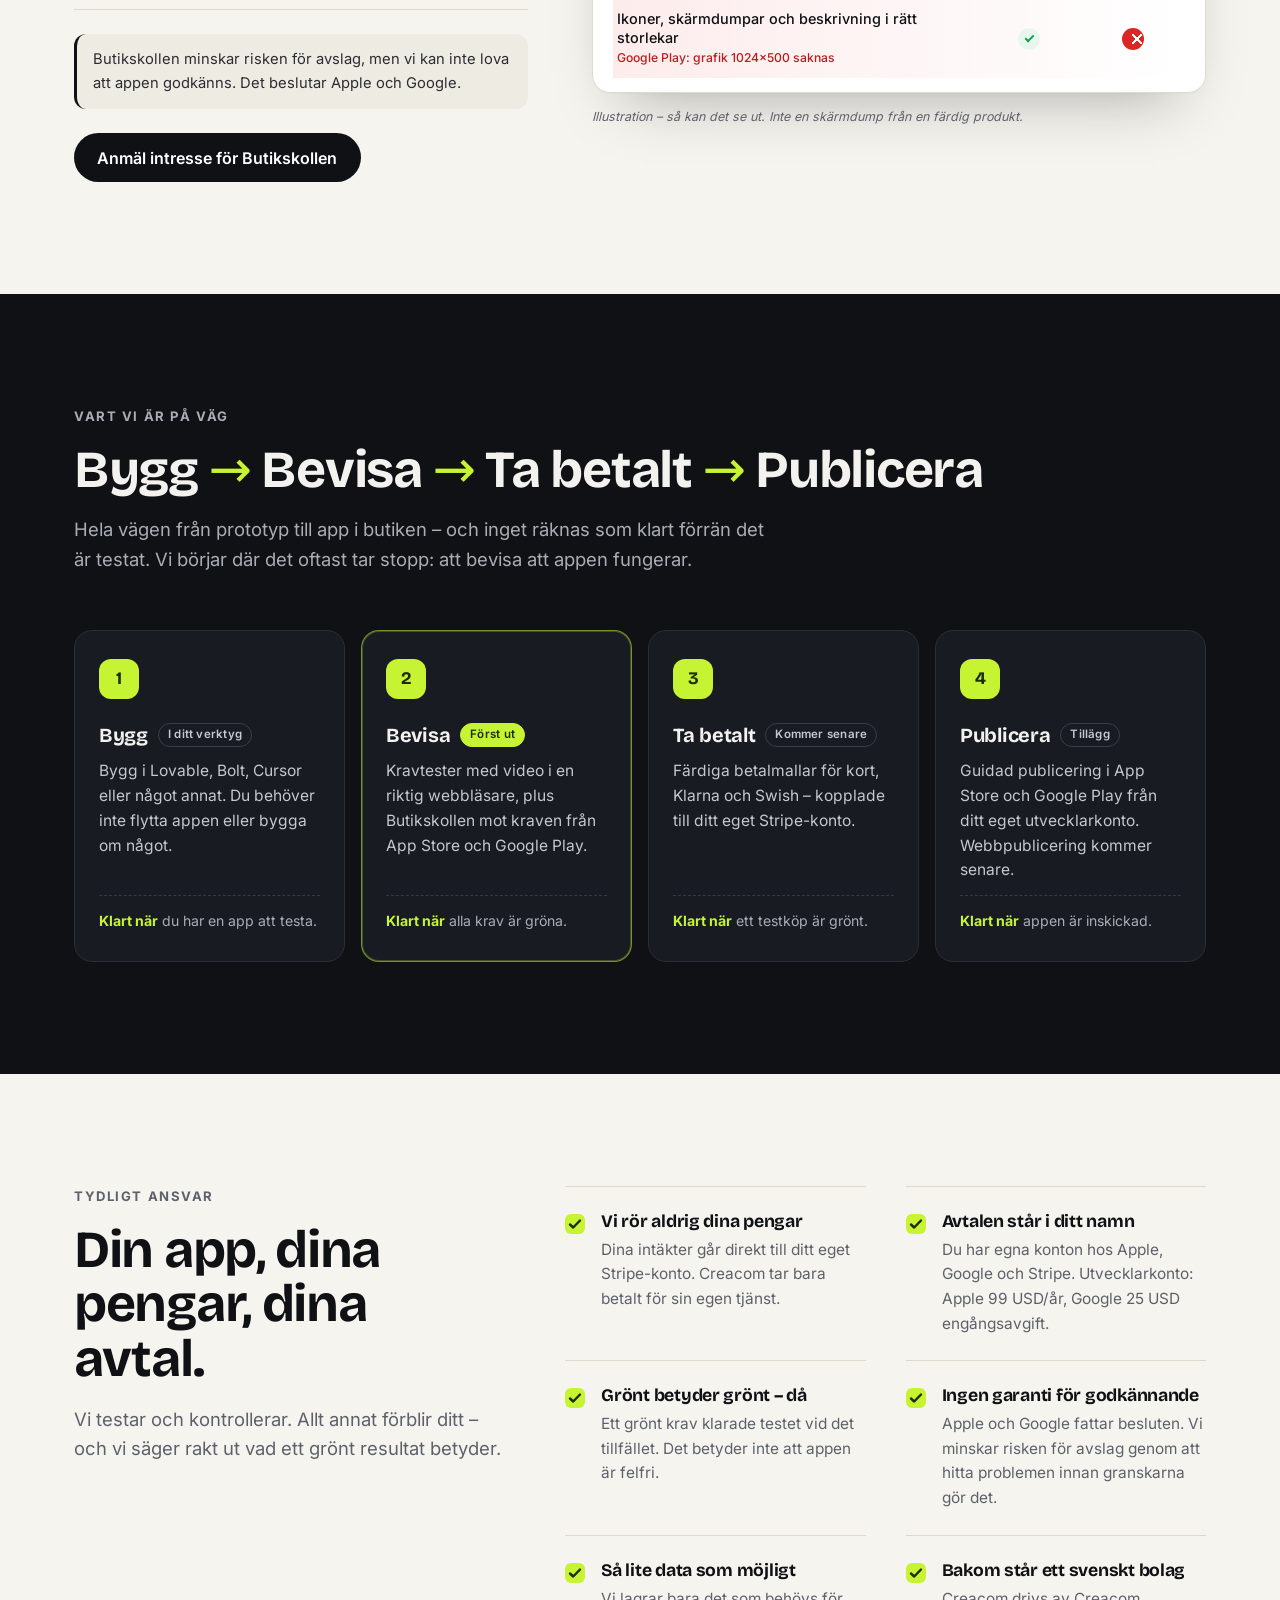
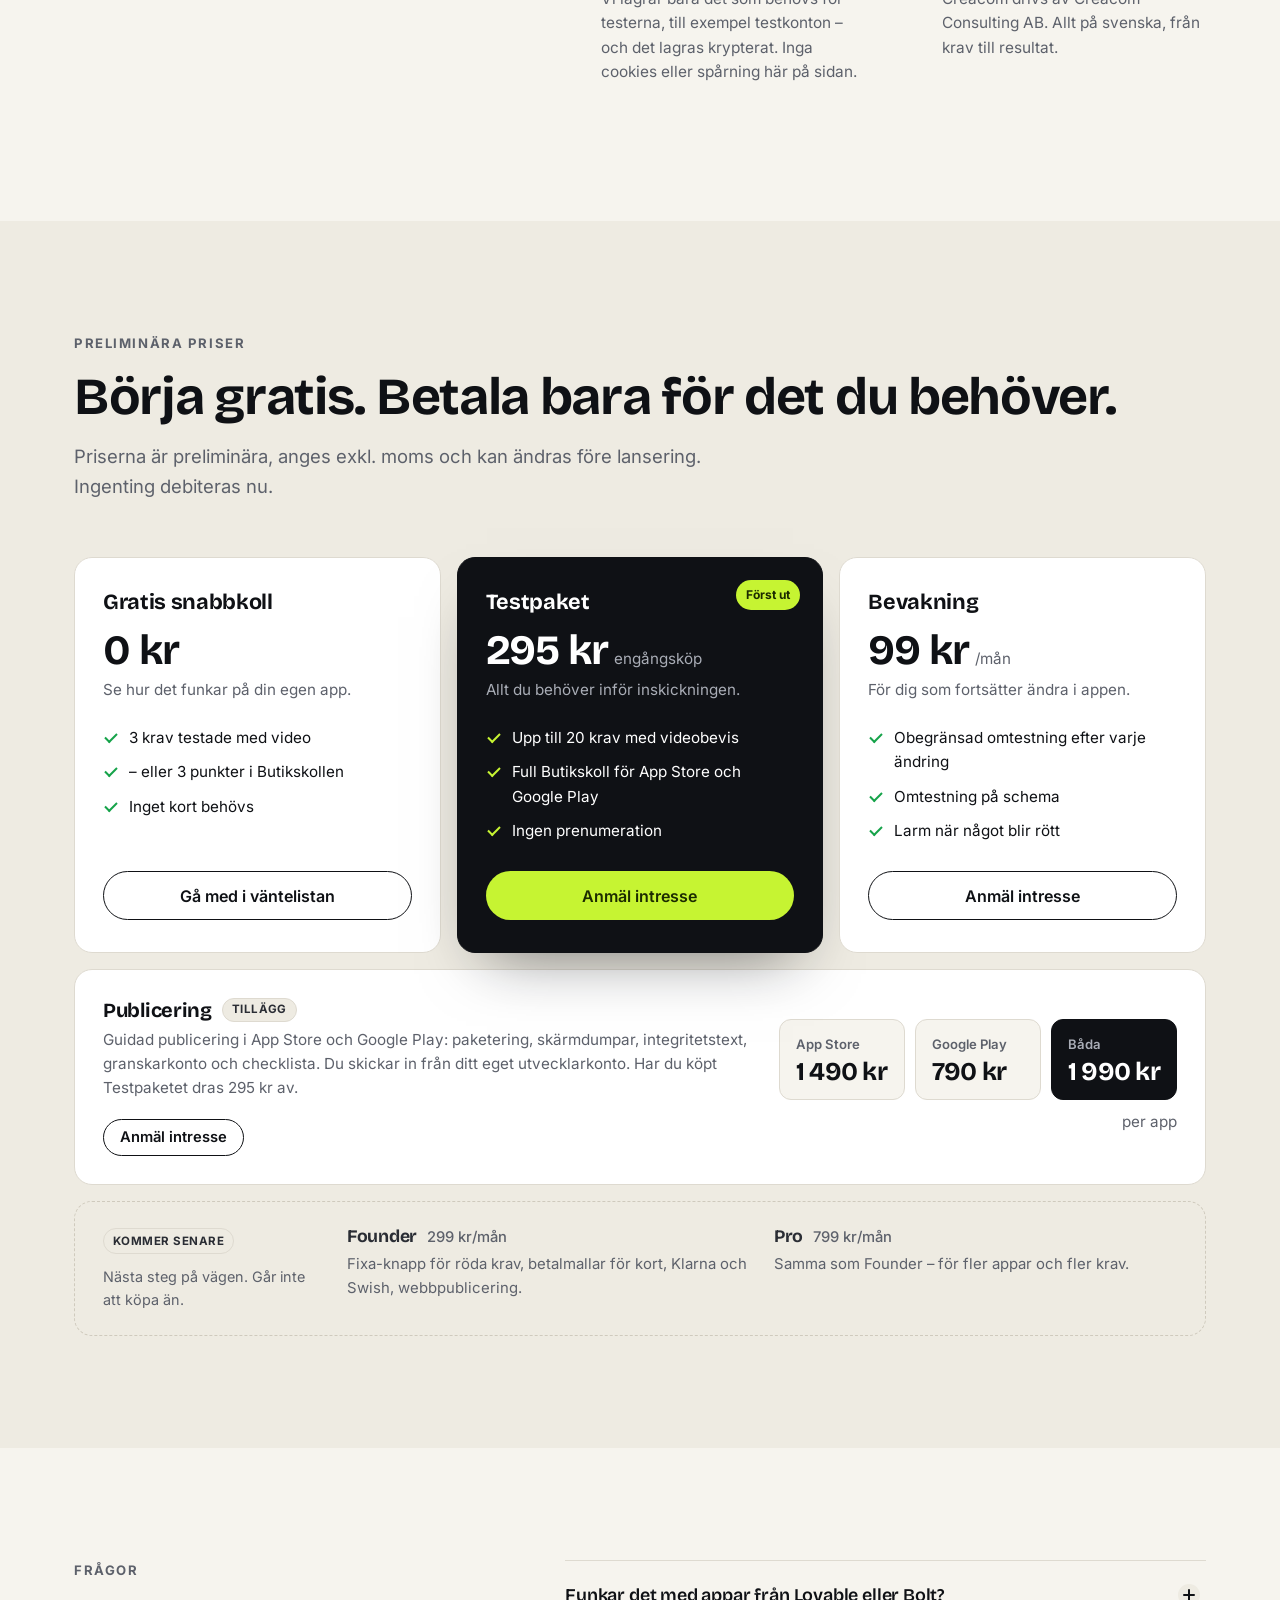
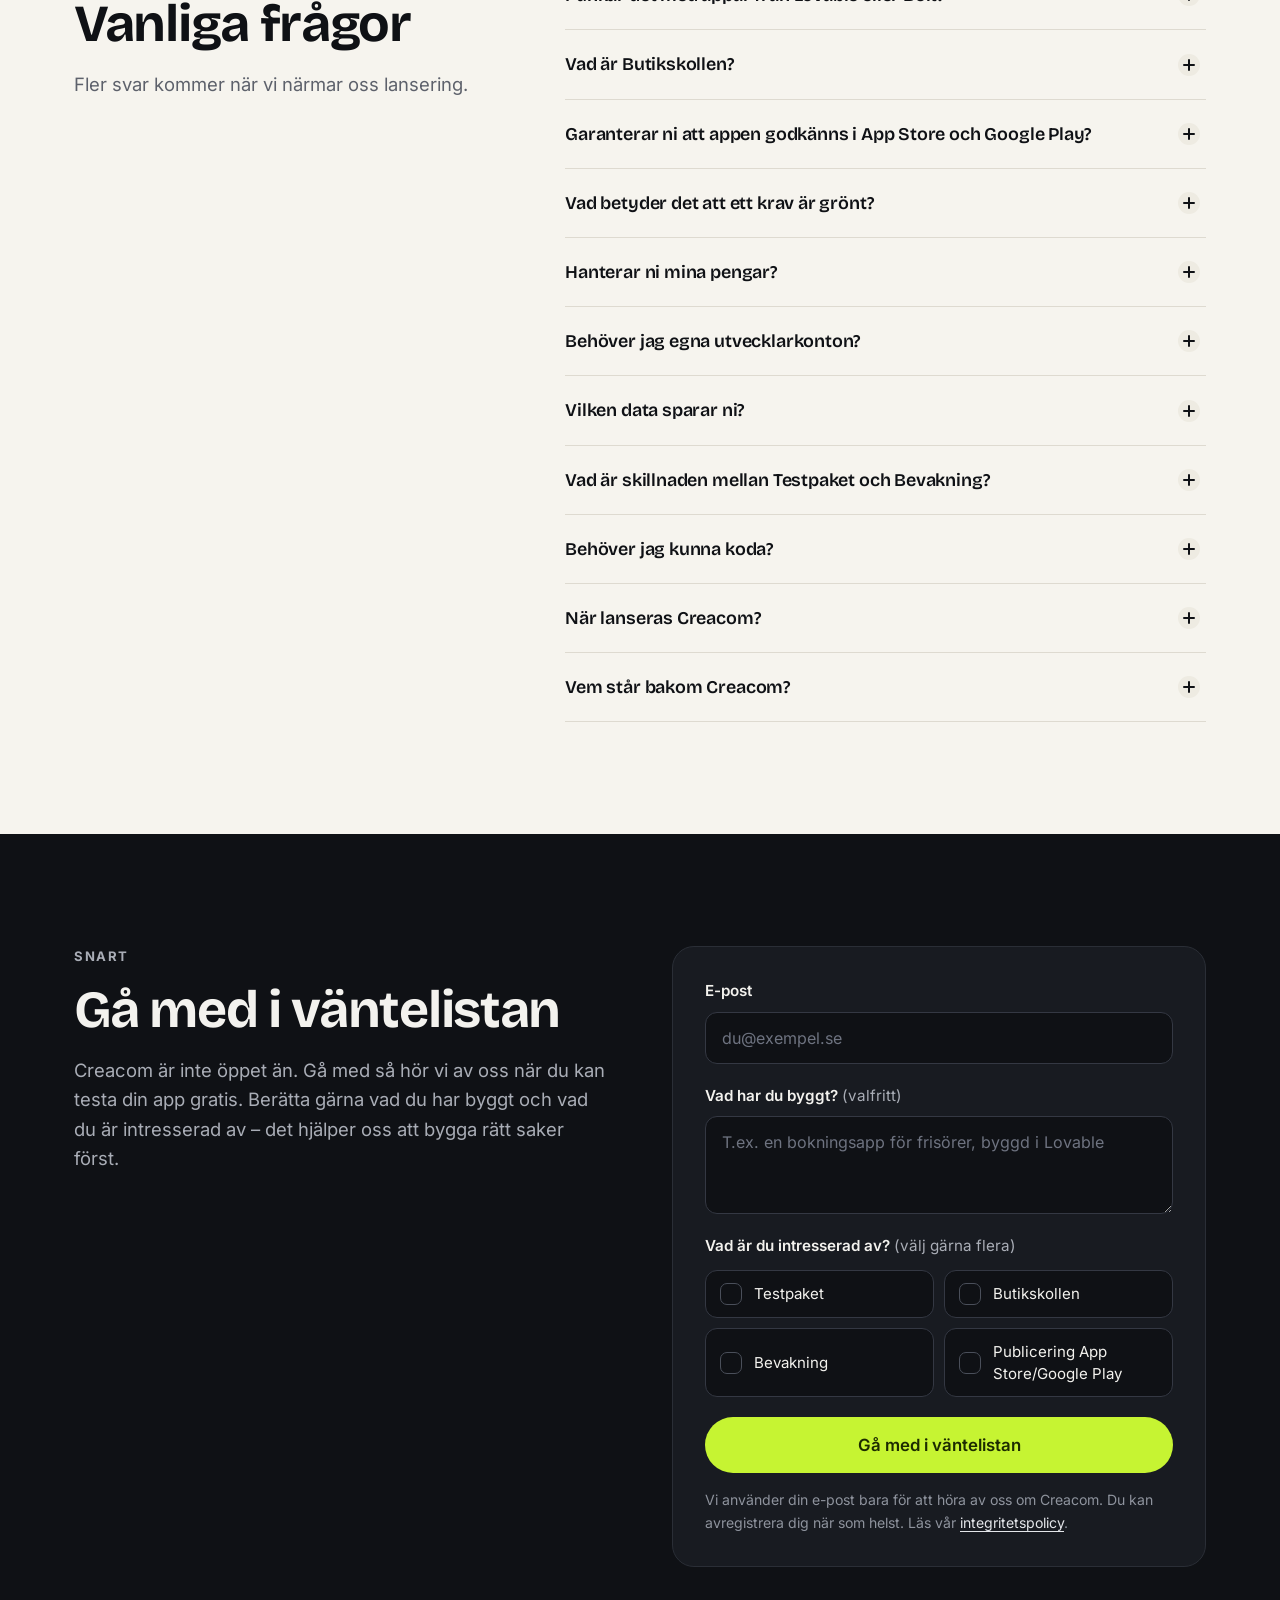
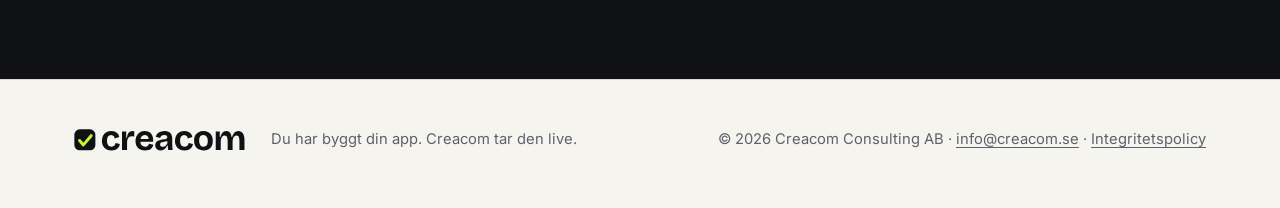
==== commit 13d3a1ef: "Engelsk version med språkväljare" ====
--- a/index.html
+++ b/index.html
@@ -6,12 +6,17 @@
 <title>Creacom – testa din AI-byggda app och klara App Store och Google Play</title>
 <meta name="description" content="Du har byggt din app. Creacom testar dina krav med videobevis och kollar App Store- och Google Play-kraven innan du skickar in. Snart – gå med i väntelistan.">
 <meta name="theme-color" content="#F6F4EE">
+<link rel="canonical" href="https://pistpejl.github.io/creacom/">
+<link rel="alternate" hreflang="sv" href="https://pistpejl.github.io/creacom/">
+<link rel="alternate" hreflang="en" href="https://pistpejl.github.io/creacom/en/">
+<link rel="alternate" hreflang="x-default" href="https://pistpejl.github.io/creacom/">
 <link rel="icon" href="favicon.svg" type="image/svg+xml">
 <link rel="icon" href="assets/favicon-32.png" sizes="32x32" type="image/png">
 <link rel="apple-touch-icon" href="assets/apple-touch-icon.png">
 <!-- Open Graph -->
 <meta property="og:type" content="website">
 <meta property="og:locale" content="sv_SE">
+<meta property="og:locale:alternate" content="en_GB">
 <meta property="og:site_name" content="Creacom">
 <meta property="og:url" content="https://pistpejl.github.io/creacom/">
 <meta property="og:title" content="Creacom – du har byggt din app. Vi tar den live.">
@@ -41,7 +46,12 @@
       <a href="#priser">Priser</a>
       <a href="#fragor">Frågor</a>
     </nav>
-    <a class="btn btn-sm btn-ink" href="#vantelista">Gå med i väntelistan</a>
+    <nav class="lang" aria-label="Språk">
+      <span class="lang-current" aria-current="true"><span aria-hidden="true">SV</span><span class="sr-only">Svenska</span></span>
+      <span class="lang-sep" aria-hidden="true">/</span>
+      <a href="en/" hreflang="en" lang="en"><span aria-hidden="true">EN</span><span class="sr-only">English</span></a>
+    </nav>
+    <a class="btn btn-sm btn-ink header-cta" href="#vantelista"><span class="lbl-long">Gå med i väntelistan</span><span class="lbl-short">Väntelista</span></a>
   </div>
 </header>
 
--- a/assets/styles.css
+++ b/assets/styles.css
@@ -374,3 +374,39 @@
   .legal-body h2{font-size:1.3rem;margin-top:36px;padding-top:24px}
 }
 .legal-body ul+p{margin-top:14px}
+
+/* Language switch (SV / EN) */
+.lang{display:flex;align-items:center;gap:6px;font:600 .82rem/1 var(--sans);letter-spacing:.04em;color:var(--muted);margin-right:-12px}
+.lang a,.lang-current{padding:6px 4px;border-radius:6px}
+.lang a{color:var(--muted);text-decoration:none}
+.lang a:hover{color:var(--ink);text-decoration:underline;text-underline-offset:4px}
+.lang-current{color:var(--ink)}
+.lang-sep{color:var(--line)}
+.header-cta .lbl-short{display:none}
+
+/* Approximate EUR amounts (en/) */
+.fx-note{font-size:.88rem;color:var(--muted);margin-top:10px;max-width:44em}
+.price .eur{flex-basis:100%;font-size:.82rem;color:var(--muted);margin-top:2px}
+.plan-featured .price .eur{color:#A9ADB6}
+.addon-prices dd .eur{display:block;font:500 .78rem/1.2 var(--sans);letter-spacing:0;color:var(--muted);margin-top:6px}
+.addon-prices .ap-both dd .eur{color:#A9ADB6}
+.later-plans h3 .eur{font-size:.85em;color:var(--muted)}
+
+/* Nav + språkväxlare + knapp får inte plats ända ner till 860px – dölj nav lite tidigare */
+@media (max-width:980px){
+  .nav{display:none}
+  .lang{margin-left:auto;margin-right:0}
+}
+@media (max-width:600px){
+  .header-inner{gap:14px}
+  .lang{gap:4px}
+}
+@media (max-width:480px){
+  .header-cta .lbl-long{display:none}
+  .header-cta .lbl-short{display:inline}
+}
+@media (max-width:420px){
+  .header-inner{gap:12px}
+  .logo{height:20px}
+  .lang a,.lang-current{padding:6px 3px}
+}
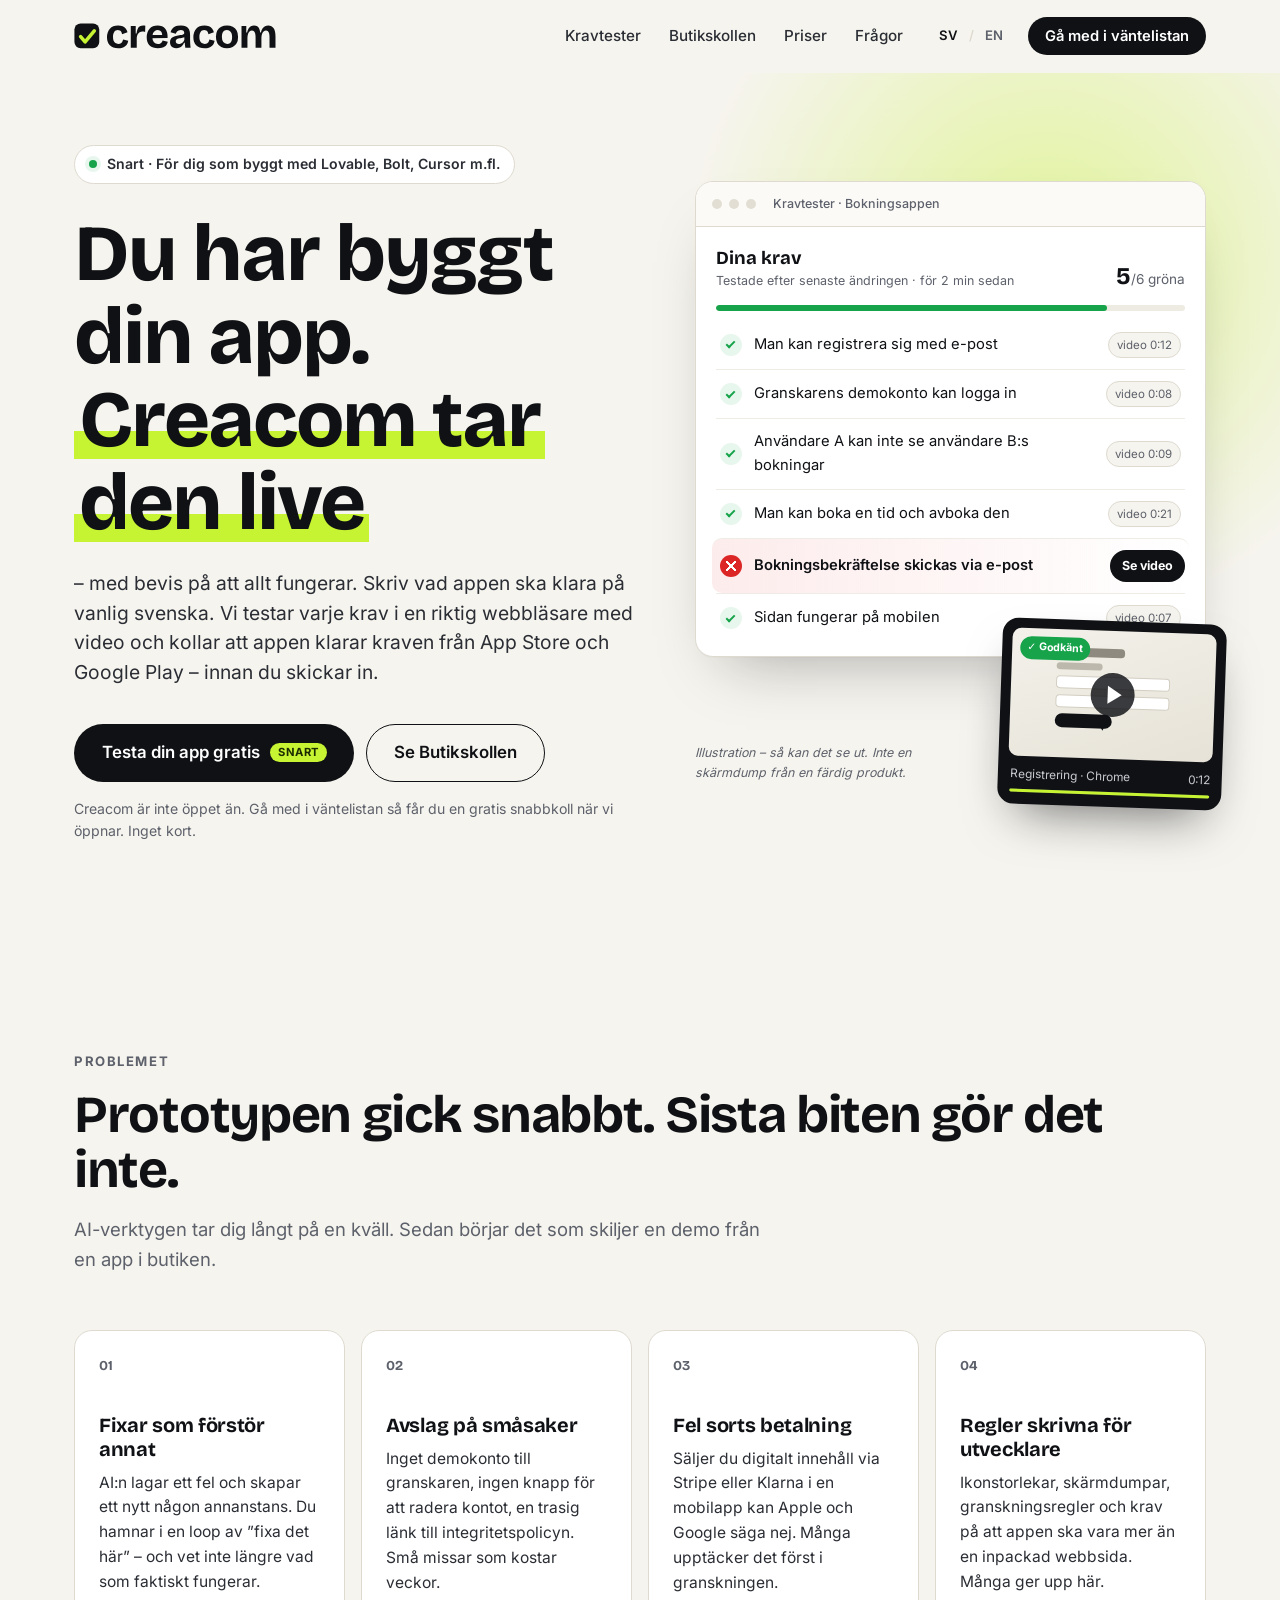
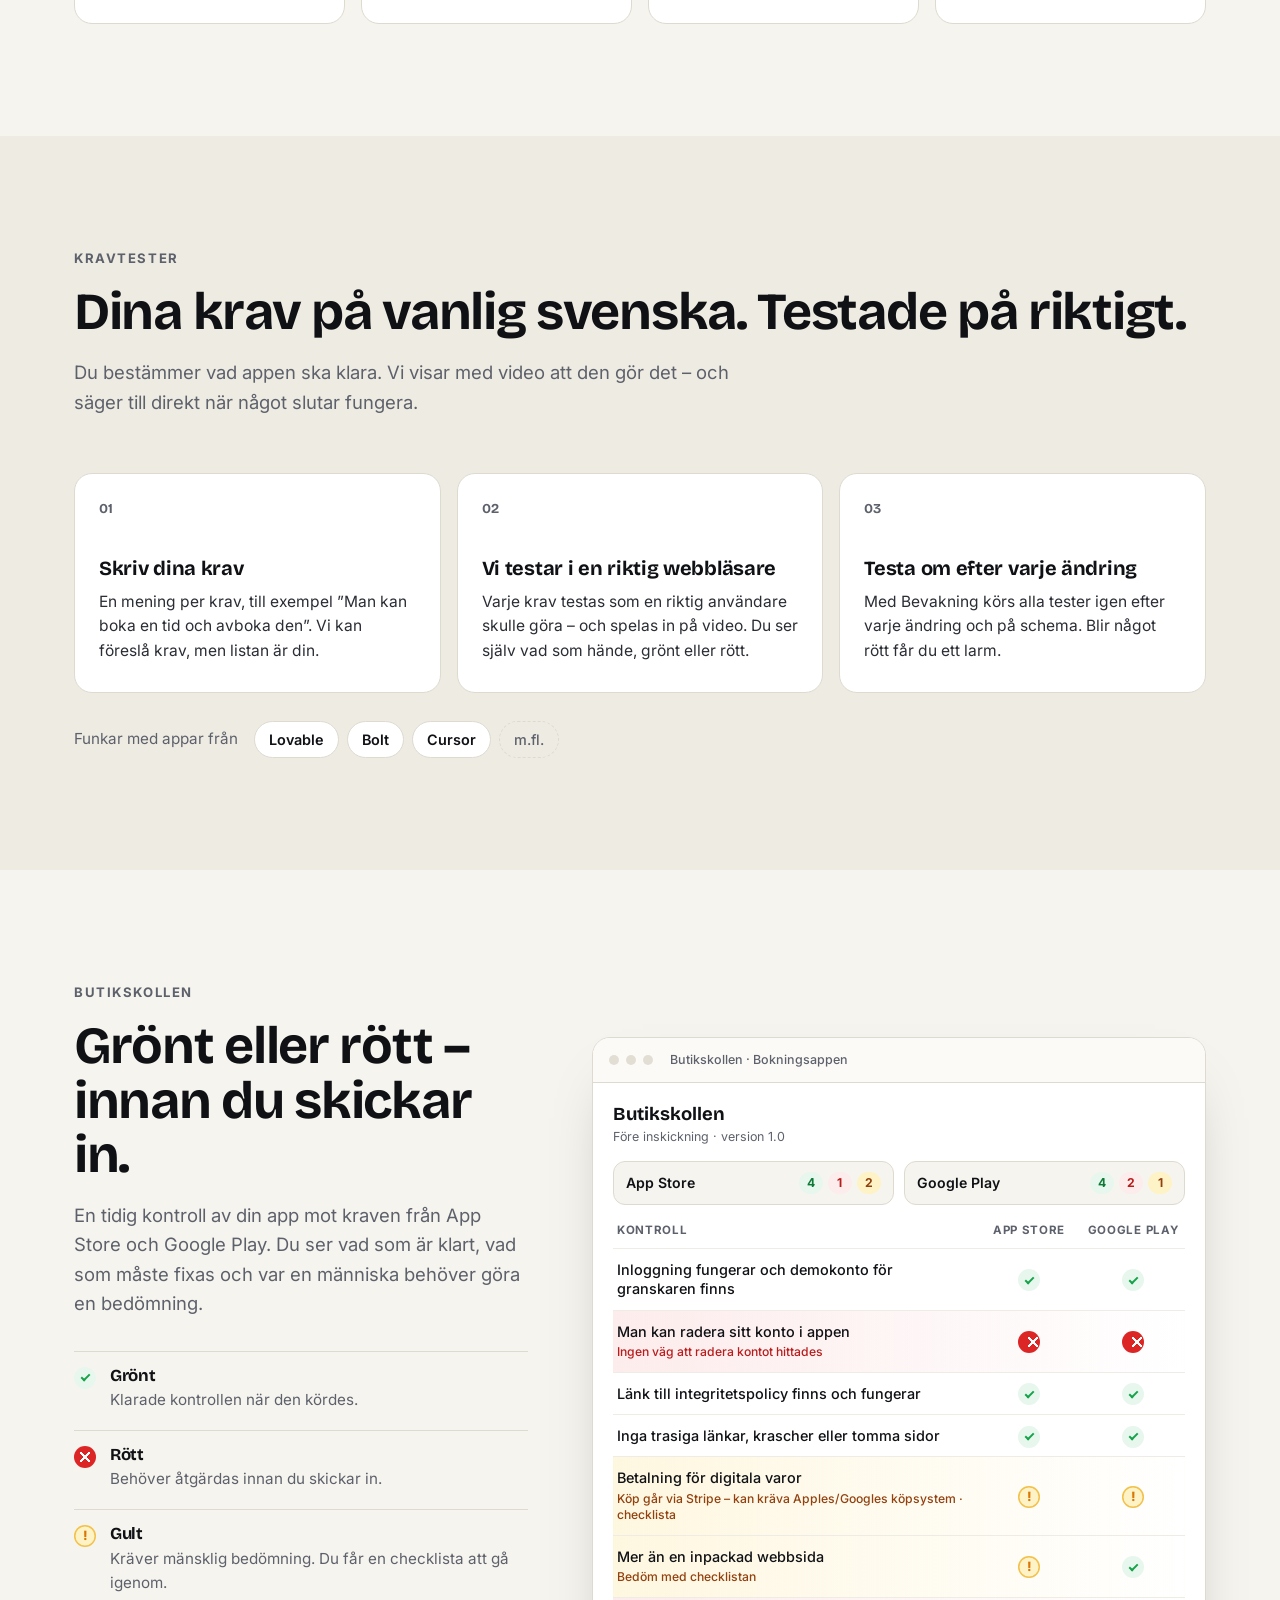
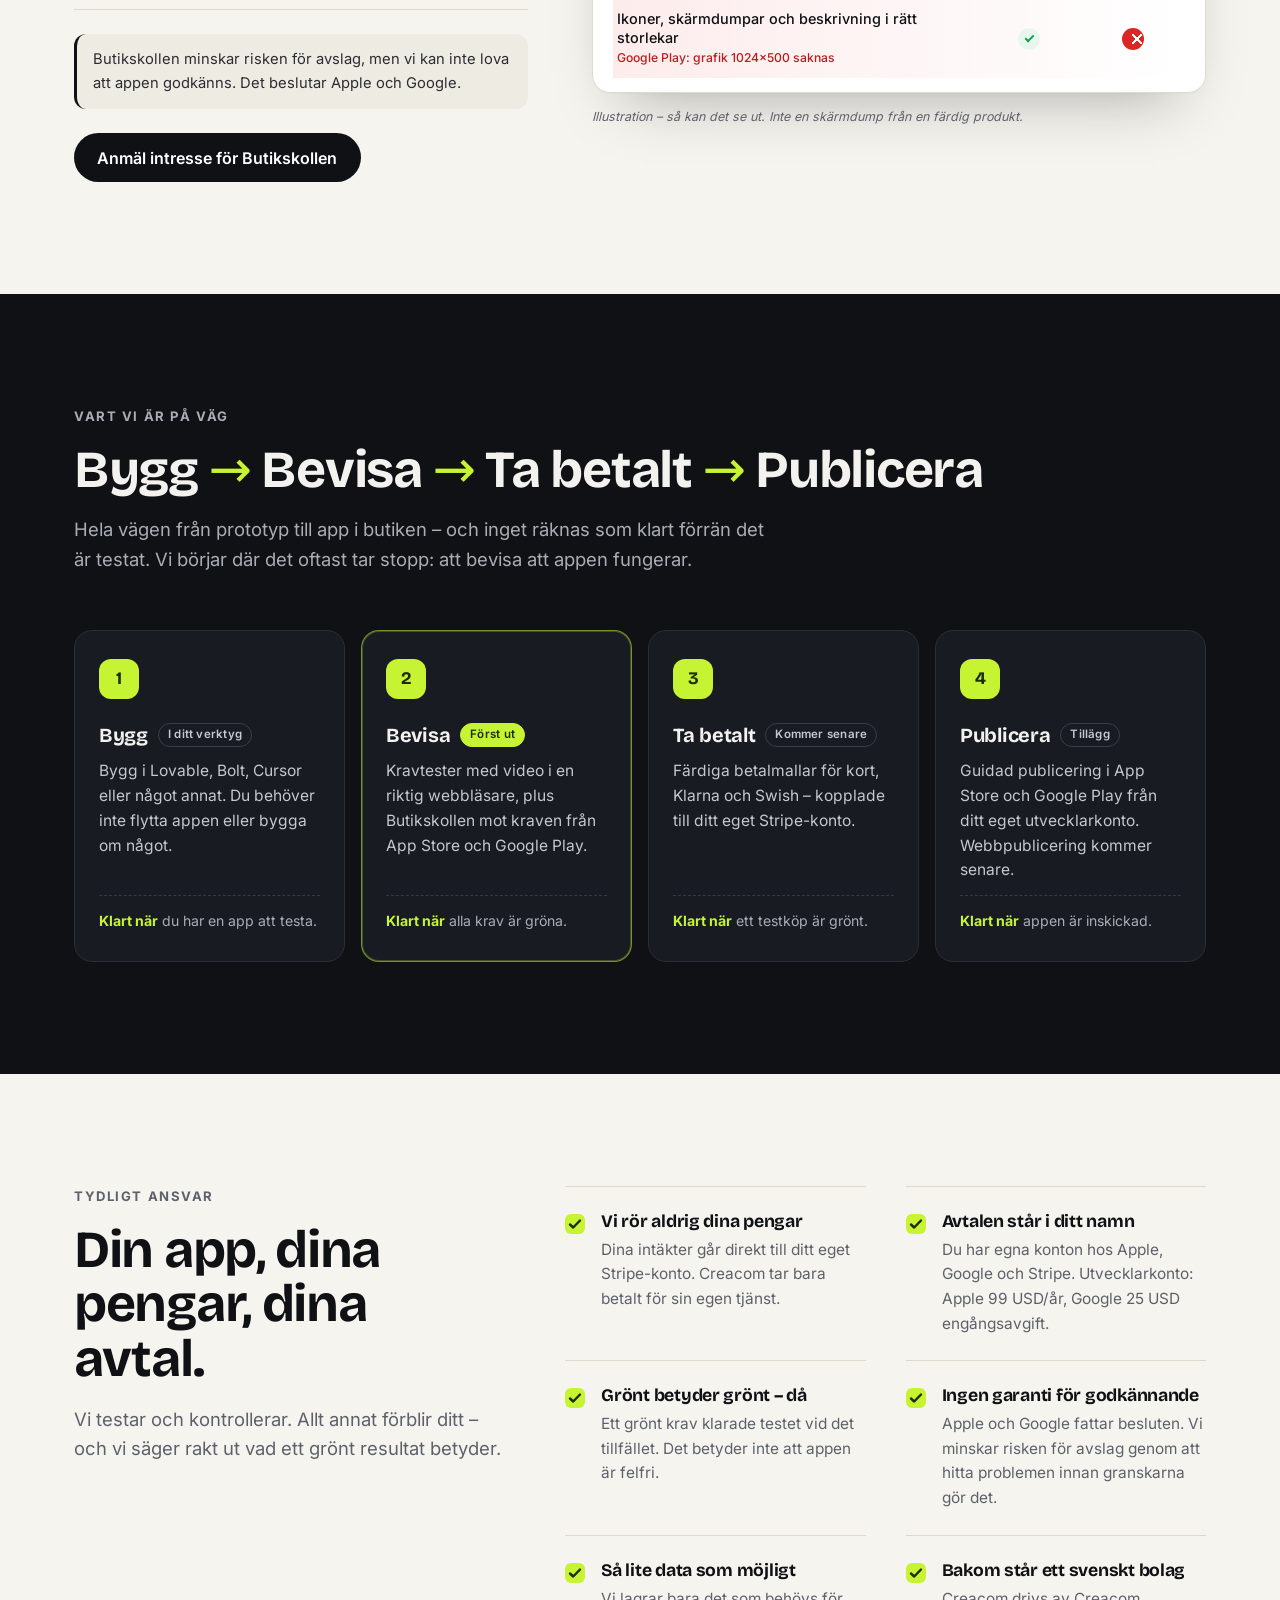
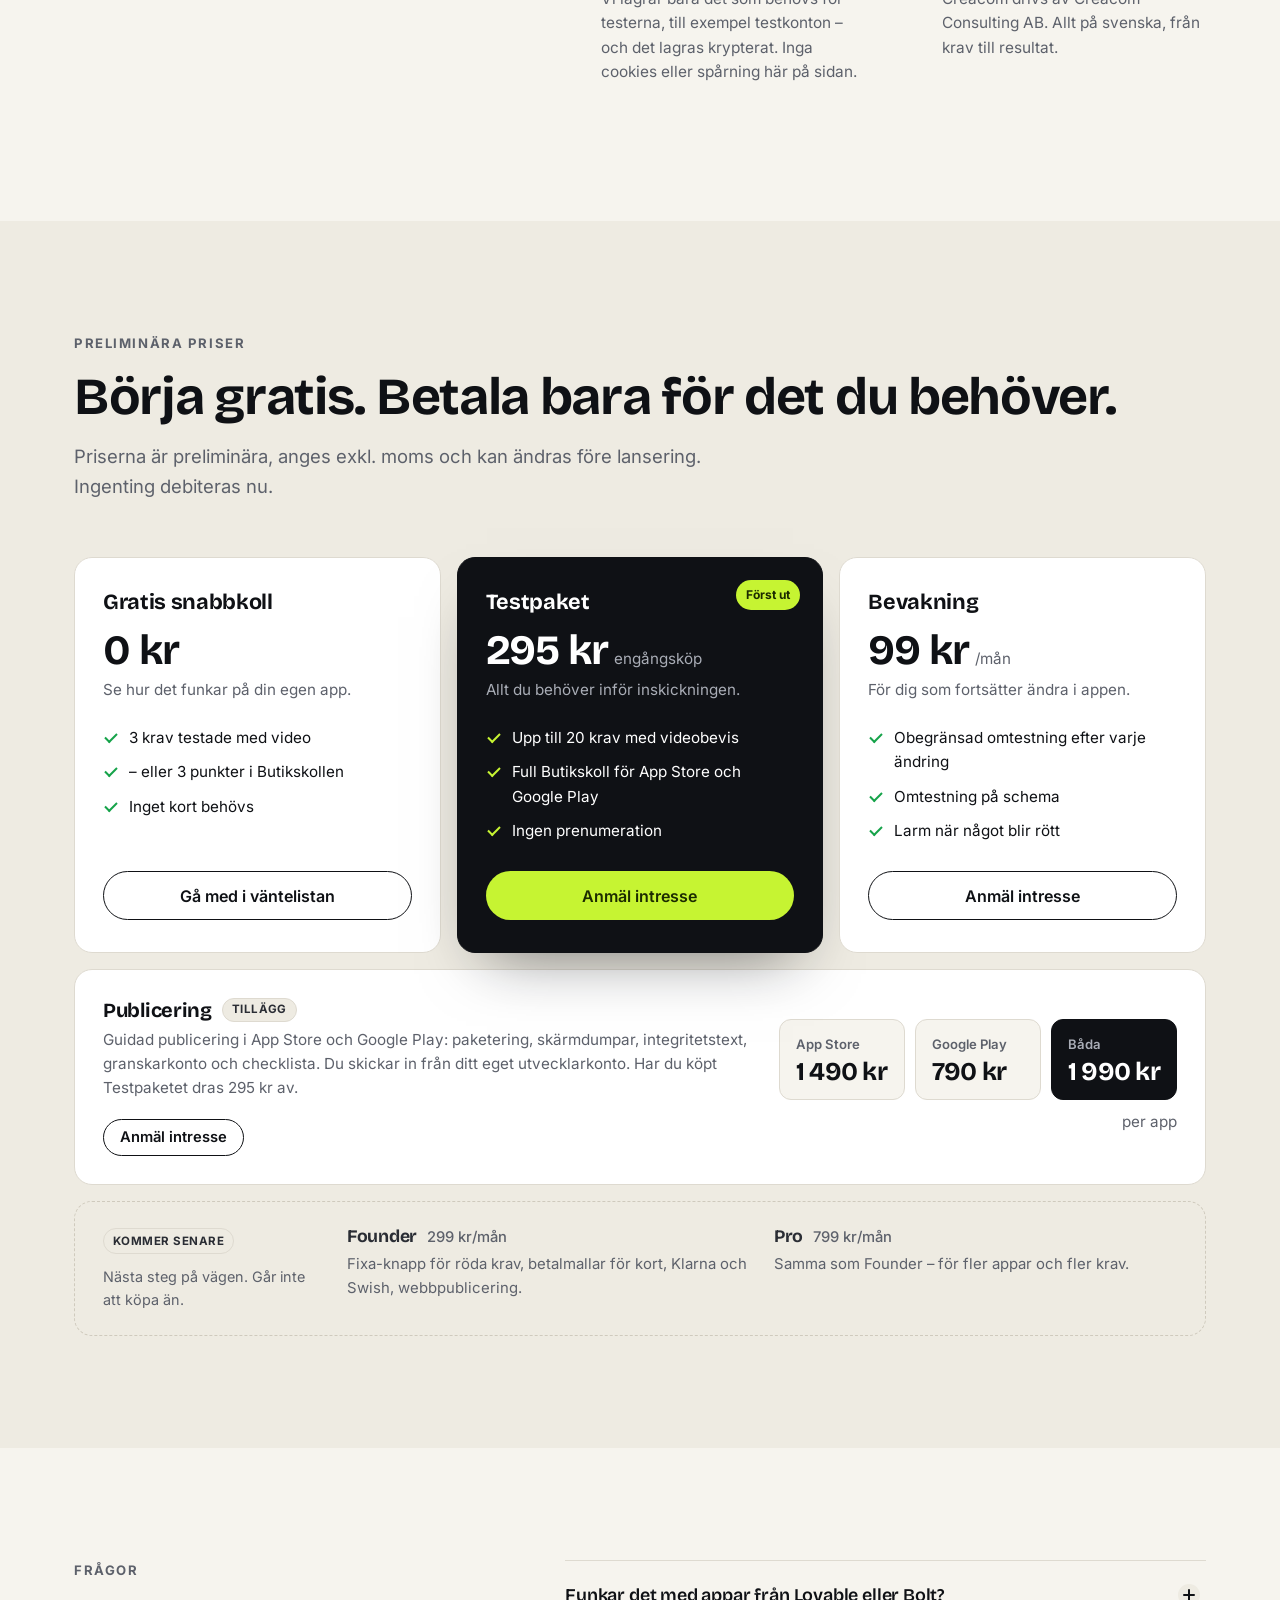
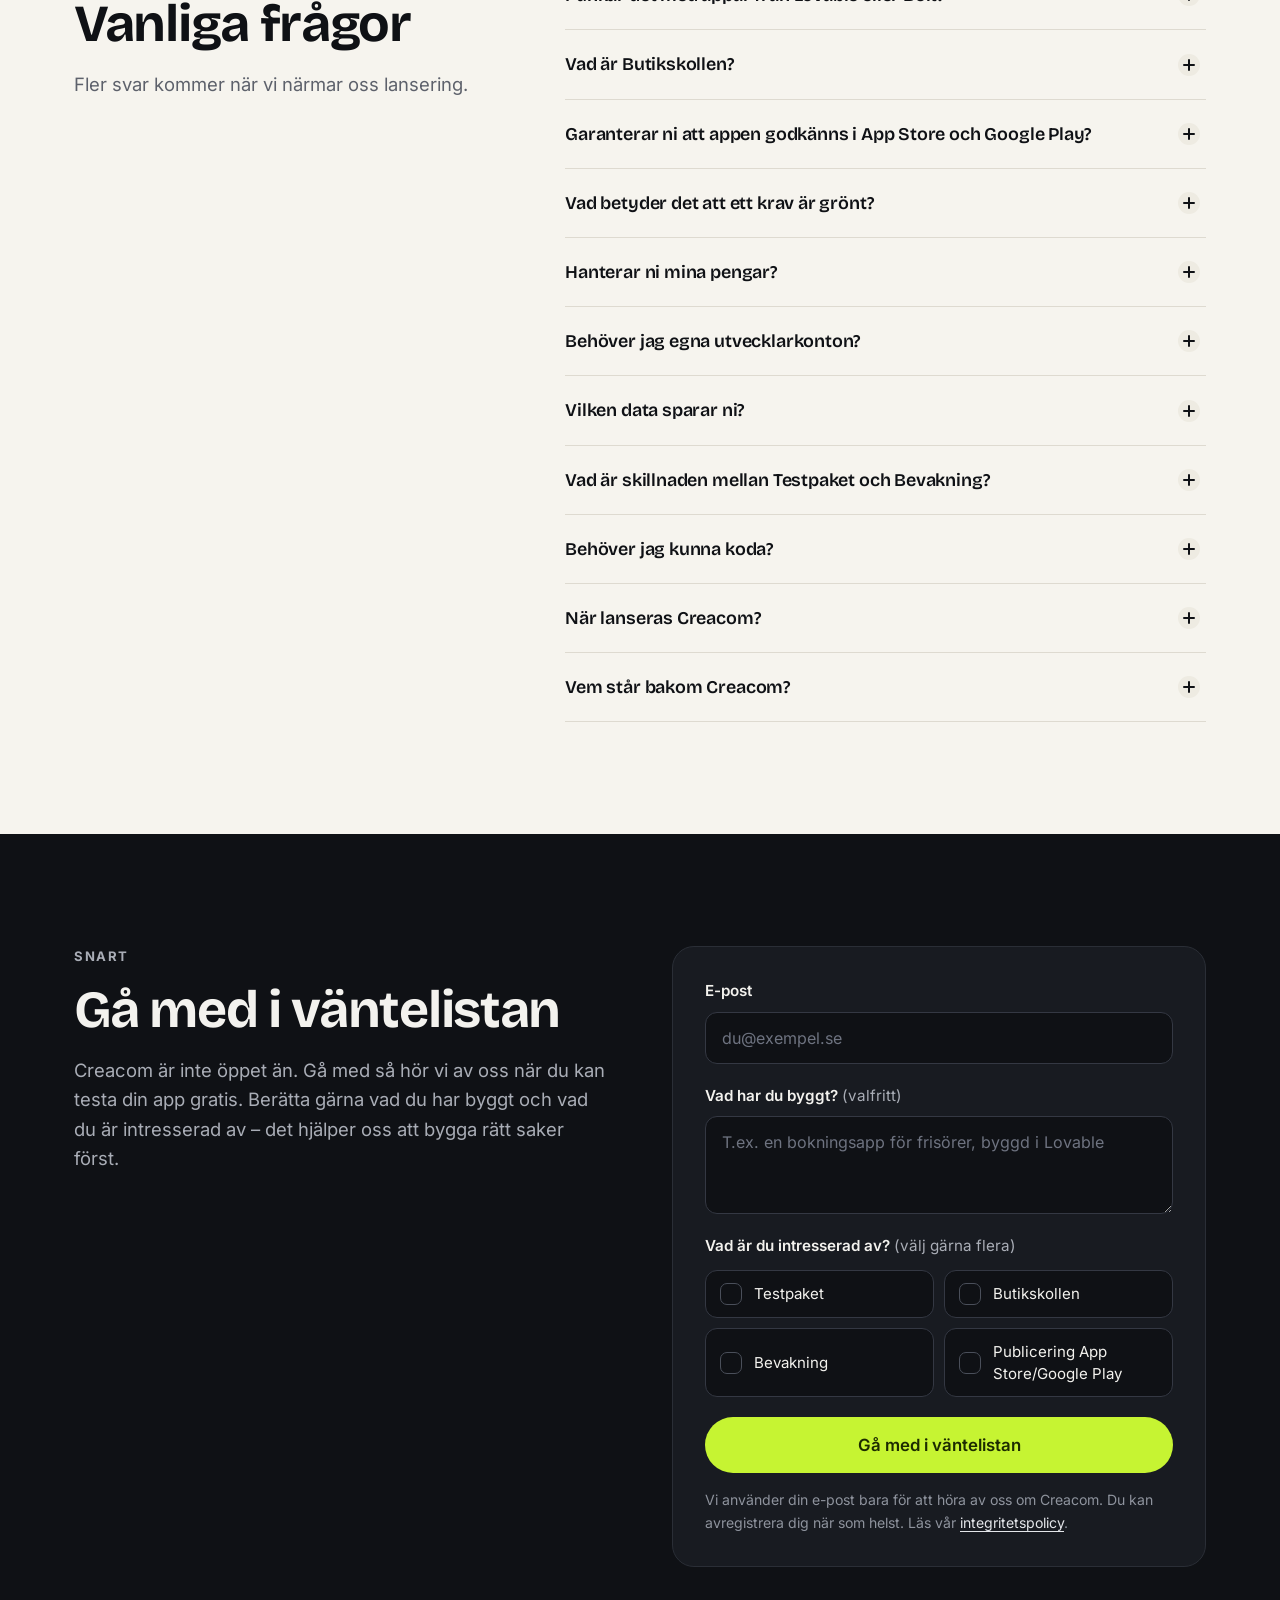
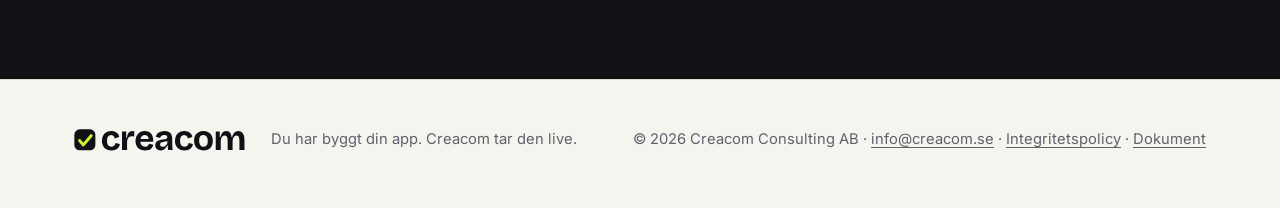
==== commit 65068f99: "Krypterad dokumentsida" ====
--- a/index.html
+++ b/index.html
@@ -443,7 +443,7 @@
     <a class="brand" href="#top" aria-label="Creacom – till början"><svg class="logo" xmlns="http://www.w3.org/2000/svg" viewBox="-10 -598 4936.0 628" aria-hidden="true" focusable="false"><rect x="0" y="-588" width="600" height="600" rx="150" fill="#0F1115"/><path d="M150 -270.0 L258.0 -144.0 L480.0 -408.0" fill="none" stroke="#C6F432" stroke-width="86" stroke-linecap="round" stroke-linejoin="round"/><path transform="translate(750 0)" fill="currentColor" d="M308.3330078125 13.6666259765625Q240.3330078125 13.6666259765625 189.49981689453125 -6.0001220703125Q138.6666259765625 -25.6668701171875 105.16680908203125 -61.583587646484375Q71.6669921875 -97.50030517578125 54.33380126953125 -147.000244140625Q37.0006103515625 -196.50018310546875 37.0006103515625 -255.9998779296875Q37.0006103515625 -318.3330078125 54.66717529296875 -369.83294677734375Q72.333740234375 -421.3328857421875 106.08358764648438 -459.4162292480469Q139.83343505859375 -497.49957275390625 189.49993896484375 -518.2496032714844Q239.16644287109375 -538.9996337890625 304.16632080078125 -538.9996337890625Q368.332763671875 -538.9996337890625 415.5826721191406 -518.1663208007812Q462.83258056640625 -497.3330078125 492.83251953125 -459.5830383300781Q522.8324584960938 -421.83306884765625 532.9990234375 -371.6663818359375L399.50091552734375 -328.00048828125Q396.6676025390625 -359.6669921875 383.4175720214844 -381.9171447753906Q370.16754150390625 -404.16729736328125 347.7506408691406 -415.4175109863281Q325.333740234375 -426.667724609375 296.9998779296875 -426.667724609375Q268.6661376953125 -426.667724609375 247.41586303710938 -415.4175720214844Q226.16558837890625 -404.16741943359375 211.83209228515625 -382.50054931640625Q197.49859619140625 -360.83367919921875 189.91519165039062 -330.4167785644531Q182.331787109375 -299.9998779296875 182.331787109375 -261.6663818359375Q182.331787109375 -207.666259765625 196.58187866210938 -170.24935913085938Q210.83197021484375 -132.83245849609375 239.41555786132812 -113.24893188476562Q267.9991455078125 -93.6654052734375 309.9996337890625 -93.6654052734375Q349.6663818359375 -93.6654052734375 373.49993896484375 -109.33203125Q397.33349609375 -124.9986572265625 409.0837097167969 -149.1654052734375Q420.83392333984375 -173.3321533203125 423.6673583984375 -199.6658935546875L549.332275390625 -171.83294677734375Q544.4988403320312 -133.332763671875 528.2487487792969 -99.1661376953125Q511.9986572265625 -64.99951171875 482.33203125 -39.66632080078125Q452.6654052734375 -14.3331298828125 409.9156188964844 -0.333251953125Q367.16583251953125 13.6666259765625 308.3330078125 13.6666259765625ZM611.1671752929688 0.0V-253.667724609375V-525.3330078125H730.9990234375L730.9986572265625 -345.9996337890625H750.1652221679688Q757.665283203125 -413.16595458984375 777.0819396972656 -455.0826721191406Q796.4985961914062 -496.9993896484375 831.831787109375 -517.2495422363281Q867.1649780273438 -537.4996948242188 919.1647338867188 -537.4996948242188Q927.8314819335938 -537.4996948242188 938.5815734863281 -536.7496643066406Q949.3316650390625 -535.9996337890625 963.1651000976562 -533.1661987304688L957.4984741210938 -380.16851806640625Q941.8318481445312 -387.66845703125 924.165283203125 -390.2518005371094Q906.4987182617188 -392.83514404296875 892.6654052734375 -392.83514404296875Q853.4987182617188 -392.83514404296875 825.0820617675781 -375.3348388671875Q796.6654052734375 -357.83453369140625 779.4986572265625 -323.83416748046875Q762.3319091796875 -289.83380126953125 755.4983520507812 -241.3336181640625V0.0ZM1268.9996337890625 13.6666259765625Q1204.1664428710938 13.6666259765625 1153.4999389648438 -4.083404541015625Q1102.8334350585938 -21.83343505859375 1067.500244140625 -56.0001220703125Q1032.1670532226562 -90.16680908203125 1014.00048828125 -139.75009155273438Q995.8339233398438 -189.3333740234375 995.8339233398438 -252.9998779296875Q995.8339233398438 -315.49981689453125 1013.7505187988281 -367.999755859375Q1031.6671142578125 -420.49969482421875 1065.1669921875 -458.8330078125Q1098.6668701171875 -497.16632080078125 1147.8333740234375 -518.0829772949219Q1196.9998779296875 -538.9996337890625 1258.6663818359375 -538.9996337890625Q1319.666015625 -538.9996337890625 1366.4991455078125 -519.3330688476562Q1413.332275390625 -499.66650390625 1444.2488708496094 -460.83331298828125Q1475.1654663085938 -422.0001220703125 1490.1654663085938 -365.500244140625Q1505.1654663085938 -309.0003662109375 1500.8322143554688 -235.333740234375L1089.665771484375 -232.333740234375V-310.83306884765625L1417.8333129882812 -313.83306884765625L1367.3341064453125 -274.16632080078125Q1373.8340454101562 -327.50006103515625 1359.9172668457031 -361.4170227050781Q1346.00048828125 -395.333984375 1319.2502746582031 -411.4175109863281Q1292.5000610351562 -427.50103759765625 1260.1663208007812 -427.50103759765625Q1222.3326416015625 -427.50103759765625 1193.9157409667969 -407.2508850097656Q1165.4988403320312 -387.000732421875 1149.4987182617188 -348.7504577636719Q1133.4985961914062 -310.50018310546875 1133.4985961914062 -255.49981689453125Q1133.4985961914062 -170.99951171875 1170.3320922851562 -131.08248901367188Q1207.1655883789062 -91.16546630859375 1268.4996948242188 -91.16546630859375Q1296.8331909179688 -91.16546630859375 1316.1666870117188 -98.66546630859375Q1335.5001831054688 -106.16546630859375 1348.2503356933594 -118.16552734375Q1361.00048828125 -130.16558837890625 1368.5839538574219 -145.16571044921875Q1376.1674194335938 -160.16583251953125 1380.66748046875 -175.16607666015625L1505.4989624023438 -147.999755859375Q1496.9989013671875 -111.16644287109375 1479.4155578613281 -81.58316040039062Q1461.8322143554688 -51.9998779296875 1432.832275390625 -30.416595458984375Q1403.8323364257812 -8.83331298828125 1363.6658325195312 2.416656494140625Q1323.4993286132812 13.6666259765625 1268.9996337890625 13.6666259765625ZM1709.1670532226562 13.6666259765625Q1665.5004272460938 13.6666259765625 1631.5004272460938 -3.5Q1597.5004272460938 -20.6666259765625 1578.333740234375 -53.99993896484375Q1559.1670532226562 -87.333251953125 1559.1670532226562 -135.6666259765625Q1559.1670532226562 -178.6663818359375 1575.5835876464844 -207.8330078125Q1592.0001220703125 -236.9996337890625 1624.2499694824219 -255.08303833007812Q1656.4998168945312 -273.16644287109375 1703.0830993652344 -285.16650390625Q1749.6663818359375 -297.16656494140625 1810.8331909179688 -305.9998779296875Q1841.666748046875 -310.9998779296875 1862.0835266113281 -315.66656494140625Q1882.5003051757812 -320.333251953125 1892.7503356933594 -330.6666259765625Q1903.0003662109375 -341.0 1903.0003662109375 -361.16680908203125Q1903.0003662109375 -389.16717529296875 1883.0834655761719 -409.2507629394531Q1863.1665649414062 -429.3343505859375 1819.1660766601562 -429.3343505859375Q1790.8327026367188 -429.3343505859375 1766.5824890136719 -419.3343505859375Q1742.332275390625 -409.3343505859375 1724.7487487792969 -389.16754150390625Q1707.1652221679688 -369.000732421875 1699.4985961914062 -338.3336181640625L1572.1670532226562 -376.83319091796875Q1583.6668701171875 -417.3330078125 1605.9167175292969 -447.7496032714844Q1628.1665649414062 -478.16619873046875 1660.0830993652344 -498.7495422363281Q1691.9996337890625 -519.3328857421875 1733.6661987304688 -529.166259765625Q1775.332763671875 -538.9996337890625 1822.8327026367188 -538.9996337890625Q1899.332275390625 -538.9996337890625 1947.9987182617188 -514.4164123535156Q1996.6651611328125 -489.83319091796875 2020.4150695800781 -438.33343505859375Q2044.1649780273438 -386.83367919921875 2044.1649780273438 -306.000732421875V-216.6663818359375Q2044.1649780273438 -181.83319091796875 2045.6649780273438 -145.33319091796875Q2047.1649780273438 -108.83319091796875 2049.748321533203 -72.24984741210938Q2052.3316650390625 -35.66650390625 2056.1649780273438 0.0H1928.666748046875Q1924.8334350585938 -25.16693115234375 1921.2501525878906 -57.583587646484375Q1917.6668701171875 -90.000244140625 1915.8335571289062 -123.6668701171875H1898.5004272460938Q1884.333740234375 -85.83355712890625 1858.1671142578125 -54.083526611328125Q1832.00048828125 -22.33349609375 1794.5838317871094 -4.33343505859375Q1757.1671752929688 13.6666259765625 1709.1670532226562 13.6666259765625ZM1770.6656494140625 -90.16546630859375Q1789.4990844726562 -90.16546630859375 1809.0825500488281 -96.8321533203125Q1828.666015625 -103.49884033203125 1847.0828552246094 -116.08230590820312Q1865.4996948242188 -128.665771484375 1880.9998779296875 -147.74935913085938Q1896.5000610351562 -166.83294677734375 1905.6669921875 -190.50006103515625L1904.0003662109375 -274.83404541015625L1927.5005493164062 -269.83404541015625Q1909.1672973632812 -256.83392333984375 1885.2505187988281 -249.50054931640625Q1861.333740234375 -242.16717529296875 1835.7501525878906 -238.00048828125Q1810.1665649414062 -233.83380126953125 1785.2496032714844 -229.00042724609375Q1760.3326416015625 -224.16705322265625 1740.5823669433594 -216.3336181640625Q1720.8320922851562 -208.50018310546875 1709.3319091796875 -194.74996948242188Q1697.8317260742188 -180.999755859375 1697.8317260742188 -156.9993896484375Q1697.8317260742188 -125.9990234375 1718.1652221679688 -108.08224487304688Q1738.4987182617188 -90.16546630859375 1770.6656494140625 -90.16546630859375ZM2394.3330078125 13.6666259765625Q2326.3330078125 13.6666259765625 2275.4998168945312 -6.0001220703125Q2224.6666259765625 -25.6668701171875 2191.1668090820312 -61.583587646484375Q2157.6669921875 -97.50030517578125 2140.3338012695312 -147.000244140625Q2123.0006103515625 -196.50018310546875 2123.0006103515625 -255.9998779296875Q2123.0006103515625 -318.3330078125 2140.6671752929688 -369.83294677734375Q2158.333740234375 -421.3328857421875 2192.0835876464844 -459.4162292480469Q2225.8334350585938 -497.49957275390625 2275.4999389648438 -518.2496032714844Q2325.1664428710938 -538.9996337890625 2390.1663208007812 -538.9996337890625Q2454.332763671875 -538.9996337890625 2501.5826721191406 -518.1663208007812Q2548.8325805664062 -497.3330078125 2578.83251953125 -459.5830383300781Q2608.8324584960938 -421.83306884765625 2618.9990234375 -371.6663818359375L2485.5009155273438 -328.00048828125Q2482.6676025390625 -359.6669921875 2469.4175720214844 -381.9171447753906Q2456.1675415039062 -404.16729736328125 2433.7506408691406 -415.4175109863281Q2411.333740234375 -426.667724609375 2382.9998779296875 -426.667724609375Q2354.6661376953125 -426.667724609375 2333.4158630371094 -415.4175720214844Q2312.1655883789062 -404.16741943359375 2297.8320922851562 -382.50054931640625Q2283.4985961914062 -360.83367919921875 2275.9151916503906 -330.4167785644531Q2268.331787109375 -299.9998779296875 2268.331787109375 -261.6663818359375Q2268.331787109375 -207.666259765625 2282.5818786621094 -170.24935913085938Q2296.8319702148438 -132.83245849609375 2325.415557861328 -113.24893188476562Q2353.9991455078125 -93.6654052734375 2395.9996337890625 -93.6654052734375Q2435.6663818359375 -93.6654052734375 2459.4999389648438 -109.33203125Q2483.33349609375 -124.9986572265625 2495.083709716797 -149.1654052734375Q2506.8339233398438 -173.3321533203125 2509.6673583984375 -199.6658935546875L2635.332275390625 -171.83294677734375Q2630.4988403320312 -133.332763671875 2614.248748779297 -99.1661376953125Q2597.9986572265625 -64.99951171875 2568.33203125 -39.66632080078125Q2538.6654052734375 -14.3331298828125 2495.9156188964844 -0.333251953125Q2453.1658325195312 13.6666259765625 2394.3330078125 13.6666259765625ZM2934.9998779296875 13.6666259765625Q2856.666748046875 13.6666259765625 2796.4169006347656 -17.666748046875Q2736.1670532226562 -49.0001220703125 2702.00048828125 -110.75009155273438Q2667.8339233398438 -172.50006103515625 2667.8339233398438 -263.9998779296875Q2667.8339233398438 -356.3331298828125 2702.417205810547 -417.33306884765625Q2737.00048828125 -478.3330078125 2797.5836486816406 -508.66632080078125Q2858.1668090820312 -538.9996337890625 2935.4998168945312 -538.9996337890625Q3013.1661987304688 -538.9996337890625 3073.8327026367188 -507.9162902832031Q3134.4992065429688 -476.83294677734375 3168.9991455078125 -415.4996337890625Q3203.4990844726562 -354.16632080078125 3203.4990844726562 -262.16644287109375Q3203.4990844726562 -168.6666259765625 3168.33251953125 -107.16668701171875Q3133.1659545898438 -45.666748046875 3072.1661376953125 -16.00006103515625Q3011.1663208007812 13.6666259765625 2934.9998779296875 13.6666259765625ZM2939.66650390625 -92.83209228515625Q2978.6668701171875 -92.83209228515625 3005.250518798828 -110.99896240234375Q3031.8341674804688 -129.16583251953125 3045.5010375976562 -165.49945068359375Q3059.1679077148438 -201.83306884765625 3059.1679077148438 -254.0Q3059.1679077148438 -309.000244140625 3044.5843811035156 -347.50048828125Q3030.0008544921875 -386.000732421875 3001.8338623046875 -406.7508850097656Q2973.6668701171875 -427.50103759765625 2930.9998779296875 -427.50103759765625Q2893.99951171875 -427.50103759765625 2866.9158630371094 -409.5841979980469Q2839.8322143554688 -391.6673583984375 2826.082000732422 -355.5837707519531Q2812.331787109375 -319.50018310546875 2812.331787109375 -265.9998779296875Q2812.331787109375 -180.99951171875 2846.16552734375 -136.91580200195312Q2879.999267578125 -92.83209228515625 2939.66650390625 -92.83209228515625ZM3286.1671752929688 0.0V-335.83270263671875V-525.3330078125H3401.8324584960938L3401.1654663085938 -368.16607666015625H3420.1653442382812Q3433.9986572265625 -425.49945068359375 3456.8319702148438 -463.49951171875Q3479.665283203125 -501.49957275390625 3512.4985961914062 -520.2496032714844Q3545.3319091796875 -538.9996337890625 3588.8318481445312 -538.9996337890625Q3635.665283203125 -538.9996337890625 3666.4986572265625 -518.3328247070312Q3697.33203125 -497.666015625 3714.7486267089844 -459.66595458984375Q3732.1652221679688 -421.6658935546875 3736.8317260742188 -368.83282470703125H3753.4983520507812Q3768.33154296875 -426.9993896484375 3793.414764404297 -464.9161071777344Q3818.4979858398438 -502.83282470703125 3854.1646118164062 -520.9162292480469Q3889.8312377929688 -538.9996337890625 3932.1646118164062 -538.9996337890625Q3975.8311157226562 -538.9996337890625 4008.4976806640625 -521.8330078125Q4041.1642456054688 -504.6663818359375 4063.247528076172 -470.99981689453125Q4085.330810546875 -437.333251953125 4096.164123535156 -387.166748046875Q4106.9974365234375 -337.000244140625 4106.9974365234375 -271.00048828125V0.0H3962.666259765625V-253.16741943359375Q3962.666259765625 -307.6676025390625 3953.5828552246094 -343.667724609375Q3944.4994506835938 -379.6678466796875 3925.5826721191406 -397.66790771484375Q3906.6658935546875 -415.66796875 3877.665771484375 -415.66796875Q3844.1655883789062 -415.66796875 3819.9987182617188 -393.5845031738281Q3795.8318481445312 -371.50103759765625 3782.1649780273438 -332.00079345703125Q3768.4981079101562 -292.50054931640625 3767.1646118164062 -242.83355712890625V0.0H3626.1666870117188V-248.50054931640625Q3626.1666870117188 -305.3341064453125 3616.3333129882812 -341.83428955078125Q3606.4999389648438 -378.33447265625 3587.16650390625 -397.001220703125Q3567.8330688476562 -415.66796875 3538.4995727539062 -415.66796875Q3504.4993286132812 -415.66796875 3480.665771484375 -393.16778564453125Q3456.8322143554688 -370.6676025390625 3443.9153747558594 -330.833984375Q3430.99853515625 -291.0003662109375 3429.6650390625 -241.83343505859375V0.0Z"/></svg></a>
     <p>Du har byggt din app. Creacom tar den live.</p>
     <!-- KONTAKT: statisk reservlänk (syns utan JS). Samma adress som CONTACT_EMAIL i assets/app.js – ändra båda om adressen byts. -->
-    <p class="footer-meta">© 2026 Creacom Consulting AB<span class="contact" id="contact"> · <a id="contact-link" href="mailto:info@creacom.se" data-contact-email>info@creacom.se</a></span> · <a href="integritetspolicy.html">Integritetspolicy</a></p>
+    <p class="footer-meta">© 2026 Creacom Consulting AB<span class="contact" id="contact"> · <a id="contact-link" href="mailto:info@creacom.se" data-contact-email>info@creacom.se</a></span> · <a href="integritetspolicy.html">Integritetspolicy</a> · <a href="docs/">Dokument</a></p>
   </div>
 </footer>
 </body>
